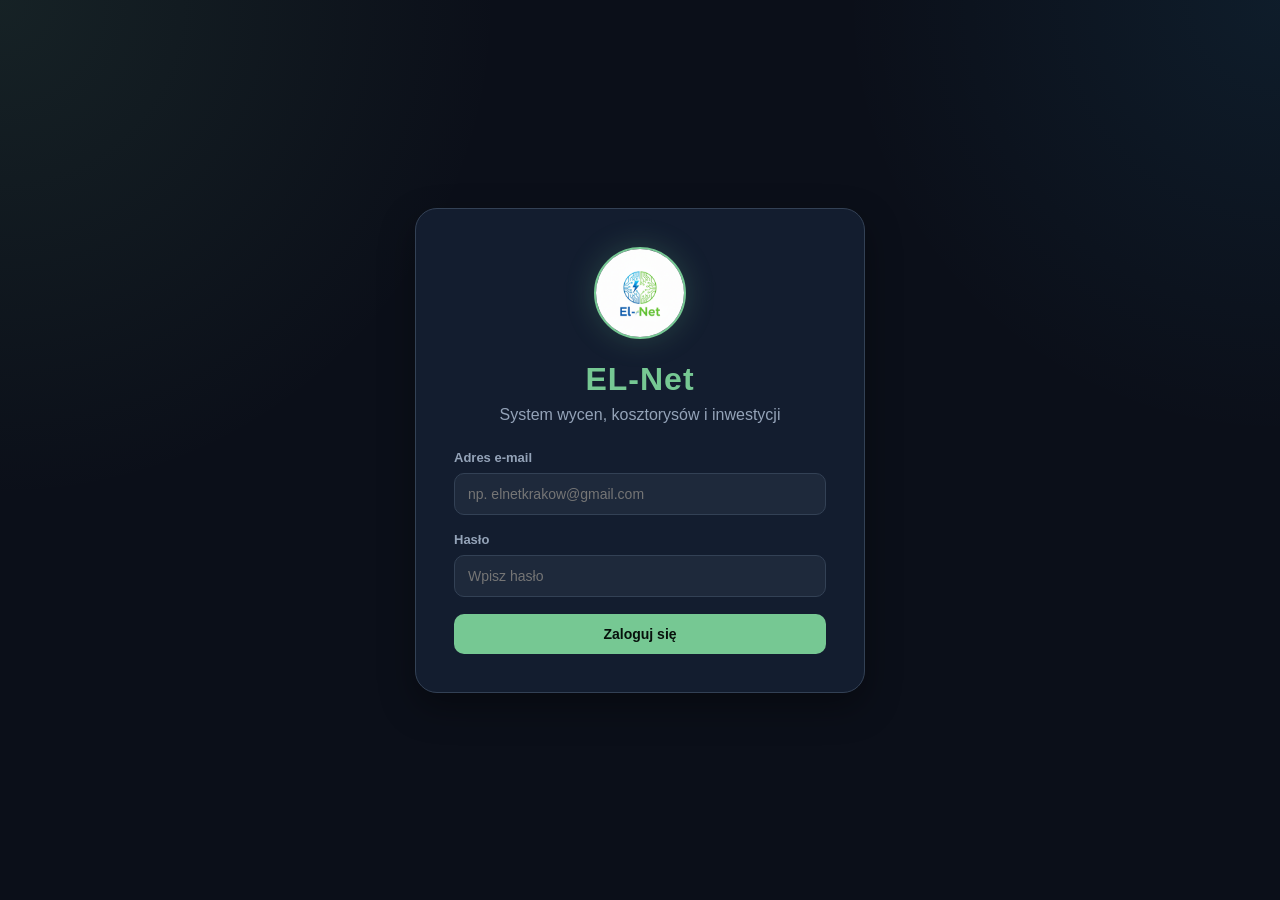
==== index.html @ 25c6c5ba "Add files via upload" ====
<!DOCTYPE html>
<html lang="pl">
<head>
    <meta charset="UTF-8">
    <meta name="viewport" content="width=device-width, initial-scale=1.0">
    <title>EL-Net - Panel</title>
    <link rel="stylesheet" href="styles.css?v=20260610-27">
</head>

<body>
    <!-- EKRAN LOGOWANIA -->
    <main id="login-screen" class="login-screen">
        <section class="login-card">
            <img src="logo.png" alt="EL-Net Logo" class="login-logo">

            <h1>EL-Net</h1>
            <p>System wycen, kosztorysów i inwestycji</p>

            <div class="form-group">
                <label for="login-email">Adres e-mail</label>
                <input type="email" id="login-email" placeholder="np. elnetkrakow@gmail.com">
            </div>

            <div class="form-group">
                <label for="login-password">Hasło</label>
                <input type="password" id="login-password" placeholder="Wpisz hasło">
            </div>

            <button id="btn-login" class="btn btn-main">Zaloguj się</button>

            <p id="login-error" class="error-message">
                Błędny e-mail lub hasło.
            </p>
        </section>
    </main>

    <!-- APLIKACJA PO ZALOGOWANIU -->
    <div id="app-screen" class="app-screen hidden">
        <header class="topbar">
            <div class="brand">
                <img src="logo.png" alt="EL-Net Logo" class="brand-logo">
                <div>
                    <strong>EL-Net</strong>
                    <span>Panel firmowy</span>
                    <span id="app-version" class="app-version"></span>
                </div>
            </div>

            <nav class="main-nav">
                <button class="nav-link active" data-section="pulpit">Pulpit</button>
                <button class="nav-link" data-section="wycena">Wycena</button>
                <button class="nav-link" data-section="kosztorysy">Kosztorysy</button>
                <button class="nav-link" data-section="uslugi">Usługi</button>
                <button class="nav-link" data-section="inwestycje">Inwestycje</button>
                <button class="nav-link" data-section="terminarz">Terminarz</button>
                <button id="nav-administrator" class="nav-link hidden" data-section="administrator">Administrator</button>
            </nav>

            <div class="user-box">
                <span id="user-info">Niezalogowany</span>
                <button id="btn-logout" class="btn btn-danger">Wyloguj</button>
            </div>
        </header>

        <main class="container">
            <!-- PULPIT -->
            <section id="section-pulpit" class="app-section active-section">
                <div class="hero-card">
                    <span class="badge">PULPIT</span>
                    <h1>Witaj w systemie EL-Net</h1>
                    <p>Centrum zarządzania wycenami, kosztorysami, usługami i inwestycjami.</p>
                </div>

                <div class="stats-grid">
                    <div class="stat-card">
                        <span>Inwestycje aktywne</span>
                        <strong id="stat-inwestycje">0</strong>
                    </div>

                    <div class="stat-card">
                        <span>Suma zaliczek</span>
                        <strong id="stat-zaliczek">0.00 PLN</strong>
                    </div>

                    <div class="stat-card">
                        <span>Suma kosztów</span>
                        <strong id="stat-kosztow">0.00 PLN</strong>
                    </div>

                    <div class="stat-card">
                        <span>Zaplanowane terminy</span>
                        <strong id="stat-terminy">0</strong>
                    </div>
                </div>

                <div class="cards-grid">
                    <div class="card">
                        <h2>🧾 Szybka wycena</h2>
                        <p>Dodaj prace, ilości, ceny i oblicz wartość netto, VAT oraz brutto.</p>
                        <button class="btn btn-main" data-go="wycena">Przejdź do wyceny</button>
                    </div>

                    <div class="card">
                        <h2>📁 Kosztorysy</h2>
                        <p>Przegląd zapisanych kosztorysów i późniejsza edycja ofert.</p>
                        <button class="btn btn-secondary" data-go="kosztorysy">Zobacz kosztorysy</button>
                    </div>

                    <div class="card">
                        <h2>🏗️ Inwestycje</h2>
                        <p>Kontrola zaliczek, kosztów i rozliczeń dla konkretnych inwestycji.</p>
                        <button class="btn btn-secondary" data-go="inwestycje">Otwórz inwestycje</button>
                    </div>
                </div>

                <div class="layout-two pulpit-cards">
                    <div class="card">
                        <h2>Ostatnie kosztorysy</h2>
                        <div id="ostatnie-kosztorysy">
                            <p>Brak danych.</p>
                        </div>
                    </div>

                    <div class="card">
                        <h2>Ostatnie inwestycje</h2>
                        <div id="ostatnie-inwestycje">
                            <p>Brak danych.</p>
                        </div>
                    </div>

                    <div class="card">
                        <h2>📅 Kalendarz</h2>
                        <div id="pulpit-calendar-widget">
                            <p>Ładowanie kalendarza...</p>
                        </div>
                    </div>
                </div>
            </section>

            <!-- WYCENA -->
            <section id="section-wycena" class="app-section">
                <div class="hero-card">
                    <span class="badge">KALKULATOR</span>
                    <h1>Wycena prac</h1>
                    <p>Dodaj wykonane prace, ustaw ilość, cenę, rabat lub marżę.</p>
                </div>


                <div class="card quick-estimate-card">
                    <div class="card-header quick-estimate-header">
                        <div>
                            <h2>Szybka wycena</h2>
                            <p class="quick-estimate-subtitle">Opisz zlecenie, a program przygotuje szacunkowe pozycje do tabeli Wycena.</p>
                        </div>
                        <span class="quick-estimate-pill">Inteligentna wycena</span>
                    </div>

                    <div class="form-group">
                        <label for="szybka-wycena-opis">Opisz zlecenie</label>
                        <textarea id="szybka-wycena-opis" rows="4" placeholder="Np. mieszkanie 60 m², instalacja od zera, 55 punktów, rozdzielnica, internet w 4 pokojach, domofon, pomiary."></textarea>
                    </div>

                    <div class="quick-estimate-actions">
                        <button id="btn-szybka-wycena-mow" class="btn btn-secondary" type="button">🎙 Dopowiedz</button>
                        <button id="btn-szybka-wycena-generuj" class="btn btn-main" type="button">Generuj</button>
                        <button id="btn-szybka-wycena-dodaj" class="btn btn-secondary" type="button">Dodaj do wyceny</button>
                        <button id="btn-szybka-wycena-wyczysc" class="btn btn-danger" type="button">Wyczyść</button>
                    </div>

                    <div id="szybka-wycena-info" class="quick-estimate-info">
                        Tryb remontowy: program dolicza logiczne prace pomocnicze. Sprawdź ilości i ceny przed zapisaniem kosztorysu.
                    </div>

                    <div id="szybka-wycena-wynik" class="quick-estimate-result hidden"></div>
                </div>

                <div class="layout-two">
                        <div class="card" id="card-wycena-form">
                        <h2>Dodaj pozycję</h2>

                        <div class="form-group">
                            <label for="wycena-usluga-search">Rodzaj usługi</label>
                            <div style="position: relative;">
                                <input type="text" id="wycena-usluga-search" placeholder="Zacznij pisać nazwę usługi...">
                                <div id="wycena-usluga-suggestions" class="autocomplete-box"></div>
                            </div>
                            <select id="wycena-usluga" style="display: none;">
                                <option value="">Brak usług w bazie</option>
                            </select>
                        </div>

                        <div class="form-row">
                            <div class="form-group">
                                <label for="wycena-jednostka">Jednostka</label>
                                <select id="wycena-jednostka">
                                    <option value="szt.">szt.</option>
                                    <option value="m">m</option>
                                    <option value="m²">m²</option>
                                    <option value="roboczogodzina">roboczogodzina</option>
                                    <option value="usługa">usługa</option>
                                </select>
                            </div>

                            <div class="form-group">
                                <label for="wycena-ilosc">Ilość</label>
                                <input type="number" id="wycena-ilosc" min="0" step="0.01" placeholder="np. 10">
                            </div>
                        </div>

                        <div class="form-group">
                            <label for="wycena-cena">Cena netto PLN</label>
                            <input type="number" id="wycena-cena" min="0" step="0.01" placeholder="0.00">
                        </div>

                        <div class="form-group">
                            <label for="wycena-vat">Stawka VAT</label>
                            <select id="wycena-vat">
                                <option value="23" selected>23 — VAT 23%</option>
                                <option value="8">8 — VAT 8%</option>
                                <option value="0">0 — VAT 0%</option>
                            </select>
                        </div>

                        <button id="btn-dodaj-pozycje-recznie" class="btn btn-main">Dodaj do wyceny</button>

                    <!-- KARTA: DODAJ USŁUGĘ DO CENNIKA -->
                    <div class="card" id="card-dodaj-usluge-wycena">
                        <h2>Dodaj usługę do cennika</h2>

                        <div class="form-group">
                            <label for="wycena-nowa-usluga-nazwa">Nazwa usługi</label>
                            <input type="text" id="wycena-nowa-usluga-nazwa" placeholder="np. Montaż listwy przypodłogowej">
                        </div>

                        <div class="form-row">
                            <div class="form-group">
                                <label for="wycena-nowa-usluga-jednostka">Jednostka</label>
                                <select id="wycena-nowa-usluga-jednostka">
                                    <option value="szt.">szt.</option>
                                    <option value="m">m</option>
                                    <option value="mb">mb</option>
                                    <option value="m²">m²</option>
                                    <option value="kpl.">kpl.</option>
                                    <option value="usługa">usługa</option>
                                    <option value="godz.">godz.</option>
                                </select>
                            </div>

                            <div class="form-group">
                                <label for="wycena-nowa-usluga-cena">Cena netto PLN</label>
                                <input type="number" id="wycena-nowa-usluga-cena" min="0" step="0.01" placeholder="0.00">
                            </div>
                        </div>

                        <button id="btn-zapisz-usluge-z-wyceny" class="btn btn-main">Zapisz usługę</button>
                    </div>

                    <!-- PANEL EDYCJI POZYCJI -->
                    <div class="card" id="panel-edycji-pozycji">
                        <h2>Edycja pozycji</h2>

                        <div class="form-group">
                            <label for="edycja-nazwa">Nazwa usługi</label>
                            <input type="text" id="edycja-nazwa" placeholder="np. Montaż rozdzielnicy">
                        </div>

                        <div class="form-row">
                            <div class="form-group">
                                <label for="edycja-jednostka">Jednostka</label>
                                <select id="edycja-jednostka">
                                    <option value="szt.">szt.</option>
                                    <option value="m">m</option>
                                    <option value="m²">m²</option>
                                    <option value="roboczogodzina">roboczogodzina</option>
                                    <option value="usługa">usługa</option>
                                </select>
                            </div>

                            <div class="form-group">
                                <label for="edycja-ilosc">Ilość</label>
                                <input type="number" id="edycja-ilosc" min="0" step="0.01" placeholder="np. 10">
                            </div>
                        </div>

                        <div class="form-group">
                            <label for="edycja-cena">Cena netto PLN</label>
                            <input type="number" id="edycja-cena" min="0" step="0.01" placeholder="0.00">
                        </div>

                        <div class="form-group">
                            <label for="edycja-vat">Stawka VAT</label>
                            <select id="edycja-vat">
                                <option value="23" selected>23 — VAT 23%</option>
                                <option value="8">8 — VAT 8%</option>
                                <option value="0">0 — VAT 0%</option>
                            </select>
                        </div>

                        <div class="form-group">
                            <label for="edycja-uwagi">Uwagi</label>
                            <input type="text" id="edycja-uwagi" placeholder="opcjonalne">
                        </div>

                        <div class="btn-row">
                            <button id="btn-zapisz-edycje" class="btn btn-main">Zapisz</button>
                            <button id="btn-anuluj-edycje" class="btn btn-secondary">Anuluj</button>
                        </div>
                    </div>
                        </div>

                    <div class="card">
                        <div class="card-header">
                            <h2>Zestawienie prac</h2>
                            <button id="btn-wyczysc-wycene" class="btn btn-danger small-btn">Wyczyść</button>
                        </div>

                        <div class="table-wrapper">
                            <table>
                                <thead>
                                    <tr>
                                        <th>Nazwa</th>
                                        <th>Jedn.</th>
                                        <th>Ilość</th>
                                        <th>Cena netto</th>
                                        <th>Wartość netto</th>
                                        <th>VAT</th>
                                        <th>Brutto</th>
                                        <th>Akcja</th>
                                    </tr>
                                </thead>
                                <tbody id="tabela-wyceny">
                                    <tr>
                                        <td colspan="8" class="empty-row">Brak pozycji w wycenie.</td>
                                    </tr>
                                </tbody>
                            </table>
                        </div>

                        <div class="summary-panel">
                            <div class="form-group correction-box">
                                <label for="wycena-korekta">Korekta ceny % / marża dodatnia / rabat ujemny</label>
                                <input type="number" id="wycena-korekta" value="0" step="0.01">
                            </div>

                            <div class="form-group" style="max-width:160px; margin-left:12px;">
                                <label for="wycena-vat-global">VAT dla całej wyceny</label>
                                <select id="wycena-vat-global">
                                    <option value="23" selected>23%</option>
                                    <option value="8">8%</option>
                                    <option value="0">0%</option>
                                </select>
                            </div>

                            <div class="summary-boxes">
                                <div class="summary-box">
                                    <span>Netto</span>
                                    <strong id="suma-netto">0.00 PLN</strong>
                                </div>

                                <div class="summary-box">
                                    <span>VAT</span>
                                    <strong id="suma-vat">0.00 PLN</strong>
                                </div>

                                <div class="summary-box total">
                                    <span>Brutto</span>
                                    <strong id="suma-brutto">0.00 PLN</strong>
                                </div>
                            </div>
                        </div>

                        <hr>

                        <div id="card-kosztorys-save">
                            <div id="wycena-edit-panel" class="edit-panel hidden">
                                <p>Edytujesz kosztorys: <strong id="wycena-edytowany-nazwa"></strong></p>
                                <button id="btn-anuluj-edycje-kosztorysu" class="btn btn-danger small-btn">Anuluj edycję</button>
                            </div>
                            <h2>Zapisz kosztorys</h2>
                            <div class="save-row">
                                <input type="text" id="kosztorys-nazwa" placeholder="np. Jan Kowalski - domek pod lasem">
                                <button id="btn-zapisz-kosztorys" class="btn btn-main">Zapisz</button>
                            </div>
                        </div>
                    </div>
                </div>
            </section>

            <!-- KOSZTORYSY -->
            <section id="section-kosztorysy" class="app-section">
                <div class="hero-card">
                    <span class="badge">ARCHIWUM</span>
                    <h1>Kosztorysy</h1>
                    <p>Lista zapisanych wycen i ofert.</p>
                </div>

                <div class="card">
                    <div class="toolbar">
                        <input type="text" id="szukaj-kosztorys" placeholder="Szukaj kosztorysu...">
                        <select id="sortuj-kosztorys">
                            <option value="najnowsze">Najnowsze</option>
                            <option value="nazwa-az">Nazwa A-Z</option>
                            <option value="brutto-malejaco">Brutto od najwyższej</option>
                            <option value="brutto-rosnaco">Brutto od najniższej</option>
                        </select>
                    </div>

                    <div class="table-wrapper">
                        <table>
                            <thead>
                                <tr>
                                    <th>Data</th>
                                    <th>Nazwa</th>
                                    <th>Netto</th>
                                    <th>Brutto</th>
                                    <th>Status</th>
                                    <th>Akcje</th>
                                </tr>
                            </thead>
                            <tbody id="tabela-kosztorysow">
                                <tr>
                                    <td colspan="6" class="empty-row">Brak zapisanych kosztorysów.</td>
                                </tr>
                            </tbody>
                        </table>
                    </div>
                </div>
            </section>

            <!-- USŁUGI -->
            <section id="section-uslugi" class="app-section">
                <div class="hero-card">
                    <span class="badge">CENNIK</span>
                    <h1>Baza usług</h1>
                    <p>Dodawaj i edytuj stawki używane później w kalkulatorze wycen.</p>
                </div>

                <div class="layout-two uslugi-layout">
<div class="card" id="card-uslugi-form">
                        <h2 id="uslugi-form-title">Dodaj usługę</h2>

                        <div class="form-group">
                            <label for="usluga-nazwa">Nazwa usługi</label>
                            <input type="text" id="usluga-nazwa" placeholder="np. Montaż rozdzielnicy">
                        </div>

                        <div class="form-row">
                            <div class="form-group">
                                <label for="usluga-jednostka">Jednostka</label>
                                <select id="usluga-jednostka">
                                    <option value="szt.">szt.</option>
                                    <option value="m">m</option>
                                    <option value="m²">m²</option>
                                    <option value="roboczogodzina">roboczogodzina</option>
                                    <option value="usługa">usługa</option>
                                </select>
                            </div>

                            <div class="form-group">
                                <label for="usluga-cena">Cena netto</label>
                                <input type="number" id="usluga-cena" min="0" step="0.01" placeholder="0.00">
                            </div>
                        </div>

                        <button id="btn-zapisz-usluge" class="btn btn-main">Zapisz usługę</button>
                        <button id="btn-anuluj-usluge" class="btn btn-danger hidden">Anuluj edycję</button>
                    </div>

                    <div class="card">
                        <div class="toolbar">
                            <input type="text" id="szukaj-uslugi" placeholder="Szukaj usługi...">
                            <select id="sortuj-uslugi">
                                <option value="nazwa-az">Nazwa A-Z</option>
                                <option value="nazwa-za">Nazwa Z-A</option>
                                <option value="cena-rosnaco">Cena od najniższej</option>
                                <option value="cena-malejaco">Cena od najwyższej</option>
                            </select>
                        </div>

                        <div class="table-wrapper">
                            <table>
                                <thead>
                                    <tr>
                                        <th>Nazwa</th>
                                        <th>Jedn.</th>
                                        <th>Cena netto</th>
                                        <th>Akcje</th>
                                    </tr>
                                </thead>
                                <tbody id="tabela-uslug">
                                    <tr>
                                        <td colspan="4" class="empty-row">Brak usług w bazie.</td>
                                    </tr>
                                </tbody>
                            </table>
                        </div>
                    </div>
                </div>
            </section>

            <!-- INWESTYCJE -->
<section id="section-inwestycje" class="app-section">
    <div class="hero-card">
        <span class="badge">INWESTYCJE</span>
        <h1>Inwestycje, zaliczki i koszty</h1>
        <p>Kontroluj pobrane zaliczki, koszty i rozliczenie każdej inwestycji.</p>
    </div>

    <div class="layout-two">
        <div class="card" id="card-inwestycje-form">
            <h2>Dodaj inwestycję</h2>

            <div class="form-group">
                <label for="inwestycja-nazwa">Nazwa inwestycji</label>
                <input type="text" id="inwestycja-nazwa" placeholder="np. Dom jednorodzinny - Kraków">
            </div>

            <div class="form-group">
                <label for="inwestycja-klient">Klient</label>
                <input type="text" id="inwestycja-klient" placeholder="Imię, nazwisko lub firma">
            </div>

            <div class="form-group">
                <label for="inwestycja-adres">Adres</label>
                <input type="text" id="inwestycja-adres" placeholder="Adres inwestycji">
            </div>

            <div class="form-group">
                <label for="inwestycja-status">Status</label>
                <select id="inwestycja-status">
                    <option value="aktywna">Aktywna</option>
                    <option value="zakończona">Zakończona</option>
                    <option value="wstrzymana">Wstrzymana</option>
                </select>
            </div>

            <button id="btn-dodaj-inwestycje" class="btn btn-main">Dodaj inwestycję</button>
            <button id="btn-anuluj-inwestycje" class="btn btn-secondary small-btn hidden">Anuluj edycję</button>
        </div>

        <div class="card">
            <h2>Lista inwestycji</h2>

            <div class="toolbar">
                <input type="text" id="inwestycje-search" placeholder="Szukaj inwestycji...">
                <select id="inwestycje-sort">
                    <option value="newest">Najnowsze</option>
                    <option value="oldest">Najstarsze</option>
                    <option value="name-az">Nazwa A-Z</option>
                    <option value="name-za">Nazwa Z-A</option>
                    <option value="client-az">Klient A-Z</option>
                    <option value="balance-desc">Różnica od najwyższej</option>
                    <option value="balance-asc">Różnica od najniższej</option>
                </select>
            </div>

            <div class="table-wrapper">
                <table>
                    <thead>
                        <tr>
                            <th>Nazwa</th>
                            <th>Klient</th>
                            <th>Zaliczki</th>
                            <th>Koszty</th>
                            <th>Różnica</th>
                            <th>Akcja</th>
                        </tr>
                    </thead>
                    <tbody id="tabela-inwestycji">
                        <tr>
                            <td colspan="6" class="empty-row">Brak inwestycji w bazie.</td>
                        </tr>
                    </tbody>
                </table>
            </div>
        </div>
    </div>

    <div id="panel-inwestycji" class="card hidden">
        <div class="card-header">
            <h2 id="wybrana-inwestycja-title">Wybrana inwestycja</h2>
            <div class="button-row">
                <button id="btn-drukuj-inwestycje" class="btn btn-secondary small-btn">Drukuj rozliczenie</button>
                <button id="btn-zamknij-inwestycje" class="btn btn-danger small-btn">Zamknij</button>
            </div>
        </div>

        <div class="investment-summary-grid">
            <div class="summary-box">
                <span>Suma zaliczek</span>
                <strong id="inwestycja-suma-zaliczki">0.00 PLN</strong>
            </div>

            <div class="summary-box">
                <span>Suma kosztów</span>
                <strong id="inwestycja-suma-koszty">0.00 PLN</strong>
            </div>

            <div class="summary-box total">
                <span>Różnica</span>
                <strong id="inwestycja-roznica">0.00 PLN</strong>
            </div>
            <div class="summary-box">
                <span>Prace dodatkowe</span>
                <strong id="inwestycja-prace-dodatkowe-suma">0.00 PLN</strong>
            </div>
        </div>

        <div id="powiazane-kosztorysy" class="card inner-card"></div>

        <div class="layout-two">
<div class="card inner-card" id="card-zaliczka-form">
                <h2>Dodaj zaliczkę</h2>

                <div class="form-group">
                    <label for="zaliczka-data">Data</label>
                    <input type="date" id="zaliczka-data">
                </div>

                <div class="form-group">
                    <label for="zaliczka-kwota">Kwota</label>
                    <input type="number" id="zaliczka-kwota" step="0.01" min="0" placeholder="0.00">
                </div>

                <div class="form-group">
                    <label for="zaliczka-platnosc">Sposób płatności</label>
                    <select id="zaliczka-platnosc">
                        <option value="gotówka">Gotówka</option>
                        <option value="przelew">Przelew</option>
                        <option value="blik">BLIK</option>
                        <option value="inne">Inne</option>
                    </select>
                </div>

                <div class="form-group">
                    <label for="zaliczka-opis">Opis</label>
                    <input type="text" id="zaliczka-opis" placeholder="np. pierwsza zaliczka">
                </div>

                <button id="btn-dodaj-zaliczke" class="btn btn-main">Dodaj zaliczkę</button>
            </div>

<div class="card inner-card" id="card-koszt-form">
                <h2>Dodaj koszt</h2>

                <div class="form-group">
                    <label for="koszt-data">Data</label>
                    <input type="date" id="koszt-data">
                </div>

                <div class="form-group">
                    <label for="koszt-kwota">Kwota</label>
                    <input type="number" id="koszt-kwota" step="0.01" min="0" placeholder="0.00">
                </div>

                <div class="form-group">
                    <label for="koszt-kategoria">Kategoria</label>
                    <select id="koszt-kategoria">
                        <option value="materiały">Materiały</option>
                        <option value="robocizna">Robocizna</option>
                        <option value="podwykonawca">Podwykonawca</option>
                        <option value="transport">Transport</option>
                        <option value="inne">Inne</option>
                    </select>
                </div>

                <div class="form-group">
                    <label for="koszt-opis">Opis</label>
                    <input type="text" id="koszt-opis" placeholder="np. przewody, rozdzielnica, osprzęt">
                </div>

                <button id="btn-dodaj-koszt" class="btn btn-main">Dodaj koszt</button>
            </div>
        </div>

        <div class="full-row">
            <div class="card inner-card" id="card-prace-dodatkowe-form">
                <h2>Prace dodatkowe — dodaj</h2>

                <div class="form-group">
                    <label for="praca-usluga">Wybierz usługę (opcjonalnie)</label>
                    <select id="praca-usluga">
                        <option value="">— Brak wyboru (wpisz ręcznie) —</option>
                    </select>
                </div>

                <div class="form-group">
                    <label for="praca-nazwa">Nazwa pracy</label>
                    <input type="text" id="praca-nazwa" placeholder="np. dodatkowa instalacja" />
                </div>

                <div class="form-group">
                    <label for="praca-opis">Opis / uwagi</label>
                    <input type="text" id="praca-opis" placeholder="opcjonalne" />
                </div>

                <div class="form-group">
                    <label for="praca-ilosc">Ilość</label>
                    <input type="number" id="praca-ilosc" step="1" min="1" value="1" />
                </div>

                <div class="form-group">
                    <label for="praca-cena-netto">Cena netto</label>
                    <input type="number" id="praca-cena-netto" step="0.01" min="0" placeholder="0.00" />
                </div>

                <div class="form-group">
                    <label for="praca-vat">VAT</label>
                    <select id="praca-vat">
                        <option value="0">0%</option>
                        <option value="8">8%</option>
                        <option value="23" selected>23%</option>
                    </select>
                </div>

                <button id="btn-dodaj-praca-dodatkowa" class="btn btn-main">Dodaj pracę dodatkową</button>
            </div>
        </div>

        <div class="full-row">
            <div class="card inner-card">
                <h2>Zaliczki</h2>

                <div class="table-wrapper">
                    <table>
                        <thead>
                            <tr>
                                <th>Data</th>
                                <th>Kwota</th>
                                <th>Płatność</th>
                                <th>Opis</th>
                            </tr>
                        </thead>
                        <tbody id="tabela-zaliczek">
                            <tr>
                                <td colspan="4" class="empty-row">Brak zaliczek.</td>
                            </tr>
                        </tbody>
                    </table>
                </div>
            </div>

            <div class="card inner-card">
                <h2>Koszty</h2>

                <div class="table-wrapper">
                    <table>
                        <thead>
                            <tr>
                                <th>Data</th>
                                <th>Kwota</th>
                                <th>Kategoria</th>
                                <th>Opis</th>
                            </tr>
                        </thead>
                        <tbody id="tabela-kosztow">
                            <tr>
                                <td colspan="4" class="empty-row">Brak kosztów.</td>
                            </tr>
                        </tbody>
                    </table>
                </div>
            </div>
        </div>

        <div class="full-row">
            <div class="card inner-card">
                <h2>Prace dodatkowe</h2>

                <div class="table-wrapper">
                    <table>
                        <thead>
                            <tr>
                                <th>Nazwa</th>
                                <th>Ilość</th>
                                <th>Cena netto</th>
                                <th>VAT</th>
                                <th>Netto</th>
                                <th>Brutto</th>
                                <th>Opis</th>
                                <th>Akcje</th>
                            </tr>
                        </thead>
                        <tbody id="tabela-prace-dodatkowe">
                            <tr>
                                <td colspan="8" class="empty-row">Brak prac dodatkowych.</td>
                            </tr>
                        </tbody>
                    </table>
                </div>
            </div>
        </div>
    </div>
</section>

            <section id="section-terminarz" class="app-section">
                <div class="hero-card">
                    <span class="badge">TERMINARZ</span>
                    <h1>Planowanie prac</h1>
                    <p>Dodaj, przeglądaj i sortuj zaplanowane prace w terminarzu.</p>
                </div>

                <div class="layout-two">
                    <div class="card" id="card-terminarz-form">
                        <h2>Nowa praca</h2>

                        <div class="form-group">
                            <label for="terminarz-data-start">Data rozpoczęcia</label>
                            <input type="date" id="terminarz-data-start">
                        </div>

                        <div class="form-group">
                            <label for="terminarz-data-koniec">Data zakończenia</label>
                            <input type="date" id="terminarz-data-koniec">
                        </div>

                        <div class="form-group">
                            <label for="terminarz-klient">Klient / nazwisko</label>
                            <input type="text" id="terminarz-klient" placeholder="np. Jan Kowalski">
                        </div>

                        <div class="form-group">
                            <label for="terminarz-adres">Adres</label>
                            <input type="text" id="terminarz-adres" placeholder="np. ul. Piękna 1, Kraków">
                        </div>

                        <div class="form-group">
                            <label for="terminarz-telefon">Telefon</label>
                            <input type="text" id="terminarz-telefon" placeholder="np. 600 000 000">
                        </div>

                        <div class="form-group">
                            <label for="terminarz-opis">Opis prac</label>
                            <textarea id="terminarz-opis" placeholder="Krótki opis prac"></textarea>
                        </div>

                        <div class="form-group">
                            <label for="terminarz-status">Status</label>
                            <select id="terminarz-status">
                                <option value="zaplanowane">zaplanowane</option>
                                <option value="w trakcie">w trakcie</option>
                                <option value="zakończone">zakończone</option>
                                <option value="przesunięte">przesunięte</option>
                                <option value="rezerwacja">rezerwacja</option>
                                <option value="odwołane">odwołane</option>
                            </select>
                        </div>

                        <button id="btn-dodaj-termin" class="btn btn-main">Dodaj termin</button>
                        <button id="btn-anuluj-termin" class="btn btn-secondary small-btn hidden">Anuluj edycję</button>
                    </div>

                    <div class="card calendar-card">
                        <div class="calendar-header">
                            <button id="calendar-prev" class="btn btn-secondary small-btn">Poprzedni</button>
                            <div id="calendar-title" class="calendar-title"></div>
                            <button id="calendar-next" class="btn btn-secondary small-btn">Następny</button>
                        </div>
                        <div class="calendar-legend">
                            <span><span class="calendar-chip free"></span> Wolne</span>
                            <span><span class="calendar-chip busy"></span> Zajęte</span>
                            <span><span class="calendar-chip reserved"></span> Rezerwacja</span>
                            <span><span class="calendar-chip multiple"></span> Kilka terminów</span>
                        </div>
                        <div id="terminarz-calendar" class="calendar-grid"></div>
                    </div>

                    <div class="card">
                        <h2>Lista terminów</h2>

                        <div class="terminarz-toolbar">
                            <input id="terminarz-search" type="text" placeholder="Szukaj po kliencie, adresie, opisie...">
                            <input id="terminarz-date-filter" type="date">
                            <select id="terminarz-sort">
                                <option value="start-asc">Najbliższe rozpoczęcie</option>
                                <option value="start-desc">Najpóźniejsze rozpoczęcie</option>
                                <option value="end-asc">Najbliższe zakończenie</option>
                                <option value="client-az">Klient A-Z</option>
                                <option value="status">Status</option>
                            </select>
                        </div>

                        <div class="table-wrapper terminarz-scroll">
                            <table>
                                <thead>
                                    <tr>
                                        <th>Data od–do</th>
                                        <th>Klient</th>
                                        <th>Adres</th>
                                        <th>Telefon</th>
                                        <th>Status</th>
                                        <th>Opis</th>
                                        <th>Dni</th>
                                        <th>Akcje</th>
                                    </tr>
                                </thead>
                                <tbody id="tabela-terminarz">
                                    <tr>
                                        <td colspan="8" class="empty-row">Brak terminów w terminarzu.</td>
                                    </tr>
                                </tbody>
                            </table>
                        </div>
                    </div>
                </div>
            </section>

            <section id="section-administrator" class="app-section">
                <div class="hero-card">
                    <span class="badge">ADMINISTRATOR</span>
                    <h1>Panel administratora</h1>
                    <p>Informacje o aplikacji i szybkie działania administracyjne.</p>
                </div>

                <div class="admin-tabs">
                    <button type="button" class="admin-tab-btn active" data-admin-tab="podsumowanie">Podsumowanie</button>
                    <button type="button" class="admin-tab-btn" data-admin-tab="ostrzezenia">Ostrzeżenia</button>
                    <button type="button" class="admin-tab-btn" data-admin-tab="logi">Logi</button>
                    <button type="button" class="admin-tab-btn" data-admin-tab="diagnostyka">Diagnostyka</button>
                    <button type="button" class="admin-tab-btn" data-admin-tab="magazyn">Magazyn</button>
                </div>

                <div id="admin-tab-podsumowanie" class="admin-tab-content active">
                    <div class="card">
                        <h2>Informacje o systemie</h2>

                        <div class="form-group">
                            <label>Wersja aplikacji</label>
                            <div id="admin-version">-</div>
                        </div>

                        <div class="form-group">
                            <label>E-mail użytkownika</label>
                            <div id="admin-email">-</div>
                        </div>

                        <div class="form-group">
                            <label>Rola użytkownika</label>
                            <div id="admin-role">-</div>
                        </div>

                        <div class="form-group">
                            <label>Liczba usług</label>
                            <div id="admin-uslugi-count">0</div>
                        </div>

                        <div class="form-group">
                            <label>Liczba kosztorysów</label>
                            <div id="admin-kosztorysy-count">0</div>
                        </div>

                        <div class="form-group">
                            <label>Liczba inwestycji</label>
                            <div id="admin-inwestycje-count">0</div>
                        </div>

                        <div class="button-row">
                            <button id="btn-admin-refresh" class="btn btn-secondary">Odśwież dane</button>
                            <button id="btn-admin-clear" class="btn btn-danger">Wyczyść pamięć i wyloguj</button>
                        </div>
                    </div>
                </div>

                <div id="admin-tab-ostrzezenia" class="admin-tab-content">
                    <div class="card">
                        <h2>Ostrzeżenia systemowe</h2>
                        <div id="admin-alerts-list">
                            <p class="empty-row">Ładowanie ostrzeżeń...</p>
                        </div>
                    </div>
                </div>

                <div id="admin-tab-logi" class="admin-tab-content">
                    <div class="card">
                        <h2>Logi systemowe</h2>
                        <div class="admin-logs-toolbar">
                            <input id="admin-log-search" type="text" placeholder="Szukaj w logach...">
                            <select id="admin-log-sort">
                                <option value="newest">Najnowsze</option>
                                <option value="oldest">Najstarsze</option>
                                <option value="module">Moduł A-Z</option>
                                <option value="user">Użytkownik A-Z</option>
                            </select>
                        </div>
                        <div id="admin-logs-list" class="admin-logs-scroll">
                            <p class="empty-row">Ładowanie logów...</p>
                        </div>
                    </div>
                </div>

                <div id="admin-tab-diagnostyka" class="admin-tab-content">
                    <div class="card">
                        <h2>Diagnostyka</h2>
                        <p>Diagnostyka systemu — do rozbudowy</p>
                        <div class="form-group">
                            <label>Wersja aplikacji</label>
                            <div id="admin-diagnostics-version">-</div>
                        </div>
                    </div>
                </div>

                <div id="admin-tab-magazyn" class="admin-tab-content">
                    <div class="card">
                        <h2>Magazyn sprzętu</h2>

                        <div class="form-row">
                            <div class="form-group">
                                <label for="magazyn-nazwa">Nazwa</label>
                                <input type="text" id="magazyn-nazwa" placeholder="np. Wiertarka XYZ">
                            </div>

                            <div class="form-group">
                                <label for="magazyn-data">Data zakupu</label>
                                <input type="date" id="magazyn-data">
                            </div>
                        </div>

                        <div class="form-row">
                            <div class="form-group">
                                <label for="magazyn-kwota">Kwota</label>
                                <input type="number" id="magazyn-kwota" step="0.01" min="0" placeholder="0.00">
                            </div>

                            <div class="form-group">
                                <label for="magazyn-gwarancja">Okres gwarancji (miesiące)</label>
                                <input type="number" id="magazyn-gwarancja" step="1" min="0" placeholder="np. 24">
                            </div>
                        </div>

                        <div class="form-group">
                            <label for="magazyn-uwagi">Uwagi</label>
                            <input type="text" id="magazyn-uwagi" placeholder="opcjonalne uwagi">
                        </div>

                        <div class="btn-row">
                            <button id="btn-zapisz-magazyn" class="btn btn-main">Zapisz sprzęt</button>
                            <button id="btn-refresh-magazyn" class="btn btn-secondary">Odśwież listę</button>
                        </div>

                        <div class="magazyn-toolbar" style="margin-top:16px;">
                            <input id="magazyn-search" type="text" placeholder="Szukaj sprzętu..." style="width:60%; padding:8px;">
                            <select id="magazyn-sort" style="width:36%; padding:8px; margin-left:4%;">
                                <option value="newest">Najnowsze dodane</option>
                                <option value="oldest">Najstarsze dodane</option>
                                <option value="name-az">Nazwa A-Z</option>
                                <option value="name-za">Nazwa Z-A</option>
                                <option value="price-desc">Kwota od najwyższej</option>
                                <option value="price-asc">Kwota od najniższej</option>
                                <option value="warranty-soon">Gwarancja kończy się najpierw</option>
                            </select>
                        </div>

                        <hr>

                        <div class="table-wrapper magazyn-scroll">
                            <table>
                                <thead>
                                    <tr>
                                        <th>Nazwa</th>
                                        <th>Data zakupu</th>
                                        <th>Kwota</th>
                                        <th>Gwarancja (mies.)</th>
                                        <th>Uwagi</th>
                                        <th>Akcja</th>
                                    </tr>
                                </thead>
                                <tbody id="tabela-magazyn">
                                    <tr>
                                        <td colspan="6" class="empty-row">Brak sprzętu w magazynie.</td>
                                    </tr>
                                </tbody>
                            </table>
                        </div>
                    </div>
                </div>
            </section>
        </main>
    </div>

    <div id="drukuj-kosztorys-modal" class="modal hidden">
        <div class="modal-backdrop"></div>
        <div class="modal-content">
            <h2>Wybierz kolumny do wydruku</h2>
            <div class="checkbox-grid">
                <label><input type="checkbox" id="drukuj-kolumna-jednostka" data-field="jednostka" checked> Jednostka</label>
                <label><input type="checkbox" id="drukuj-kolumna-ilosc" data-field="ilosc" checked> Ilość</label>
                <label><input type="checkbox" id="drukuj-kolumna-cenaNetto" data-field="cenaNetto" checked> Cena netto</label>
                <label><input type="checkbox" id="drukuj-kolumna-wartoscNetto" data-field="wartoscNetto" checked> Wartość netto</label>
                <label><input type="checkbox" id="drukuj-kolumna-vat" data-field="vat" checked> VAT</label>
                <label><input type="checkbox" id="drukuj-kolumna-brutto" data-field="brutto" checked> Brutto</label>
            </div>
            <div class="modal-actions">
                <button id="btn-zamknij-drukuj-kosztorys" class="btn btn-secondary small-btn">Anuluj</button>
                <button id="btn-podglad-drukuj-kosztorys" class="btn btn-main">Drukuj</button>
            </div>
        </div>
    </div>
    
    <div id="drukuj-inwestycje-modal" class="modal hidden">
        <div class="modal-backdrop"></div>
        <div class="modal-content">
            <h2>Wybierz elementy rozliczenia</h2>
            <div class="checkbox-grid two-columns">
                <label><input type="checkbox" id="drukuj-inw-dane" checked> Dane inwestycji</label>
                <label><input type="checkbox" id="drukuj-inw-kosztorys" checked> Kosztorys robocizny</label>
                <label><input type="checkbox" id="drukuj-inw-prace" checked> Prace dodatkowe</label>
                <label><input type="checkbox" id="drukuj-inw-zaliczki" checked> Zaliczki</label>
                <label><input type="checkbox" id="drukuj-inw-koszty" checked> Koszty materiałowe</label>
                <label><input type="checkbox" id="drukuj-inw-podsumowanie" checked> Podsumowanie końcowe</label>
                <label><input type="checkbox" id="drukuj-inw-uwagi" checked> Uwagi / opis</label>
            </div>
            <div class="modal-actions">
                <button id="btn-zamknij-drukuj-inwestycje" class="btn btn-secondary small-btn">Anuluj</button>
                <button id="btn-podglad-drukuj-inwestycje" class="btn btn-main">Drukuj</button>
            </div>
        </div>
    </div>
    <script src="script.js?v=20260610-27"></script>
</body>
</html>
---- styles.css ----
:root {
    --bg-main: #0b0f19;
    --bg-card: #141e30;
    --bg-card-light: #1e293b;
    --border: #26364f;
    --border-soft: #334155;

    --accent: #76c893;
    --accent-hover: #52b788;
    --accent-dark: #0f5132;

    --danger: #ef4444;
    --danger-hover: #dc2626;

    --success: #10b981;
    --warning: #f59e0b;
    --blue: #38bdf8;

    --text-main: #ffffff;
    --text-muted: #94a3b8;
    --text-soft: #cbd5e1;

    --radius: 16px;
    --shadow: 0 14px 35px rgba(0, 0, 0, 0.35);
}

* {
    box-sizing: border-box;
    margin: 0;
    padding: 0;
}

html {
    scroll-behavior: smooth;
}

body {
    min-height: 100vh;
    background:
        radial-gradient(circle at top left, rgba(118, 200, 147, 0.10), transparent 32%),
        radial-gradient(circle at top right, rgba(56, 189, 248, 0.08), transparent 28%),
        var(--bg-main);
    color: var(--text-main);
    font-family: "Segoe UI", Tahoma, Geneva, Verdana, sans-serif;
}

/* ========================= */
/* POMOCNICZE */
/* ========================= */

.hidden {
    display: none !important;
}

.error-message {
    display: none;
    margin-top: 16px;
    color: #fca5a5;
    font-size: 14px;
    font-weight: 600;
    text-align: center;
}

.badge {
    display: inline-block;
    margin-bottom: 14px;
    padding: 5px 13px;
    border-radius: 999px;
    background: rgba(118, 200, 147, 0.14);
    color: var(--accent);
    font-size: 11px;
    font-weight: 800;
    letter-spacing: 0.4px;
}

hr {
    border: none;
    border-top: 1px solid var(--border);
    margin: 24px 0;
}

/* ========================= */
/* LOGOWANIE */
/* ========================= */

.login-screen {
    min-height: 100vh;
    display: flex;
    align-items: center;
    justify-content: center;
    padding: 24px;
}

.login-card {
    width: 100%;
    max-width: 450px;
    background: rgba(20, 30, 48, 0.96);
    border: 1px solid var(--border-soft);
    border-radius: 22px;
    padding: 38px;
    box-shadow: var(--shadow);
    text-align: center;
}

.login-logo {
    width: 92px;
    height: 92px;
    object-fit: contain;
    border-radius: 50%;
    border: 2px solid var(--accent);
    box-shadow: 0 0 30px rgba(118, 200, 147, 0.22);
    margin-bottom: 18px;
}

.login-card h1 {
    color: var(--accent);
    font-size: 32px;
    margin-bottom: 8px;
    letter-spacing: 1px;
}

.login-card p {
    color: var(--text-muted);
    margin-bottom: 26px;
}

/* ========================= */
/* APLIKACJA */
/* ========================= */

.app-screen {
    min-height: 100vh;
}

.topbar {
    position: sticky;
    top: 0;
    z-index: 20;
    background: rgba(20, 30, 48, 0.96);
    border-bottom: 1px solid var(--border);
    backdrop-filter: blur(10px);

    display: grid;
    grid-template-columns: auto 1fr auto;
    align-items: center;
    gap: 24px;

    padding: 14px 28px;
}

.brand {
    display: flex;
    align-items: center;
    gap: 12px;
    min-width: 170px;
}

.brand-logo {
    width: 46px;
    height: 46px;
    object-fit: contain;
    border-radius: 50%;
    border: 1px solid var(--accent);
}

.brand strong {
    display: block;
    color: var(--accent);
    font-size: 23px;
    letter-spacing: 1px;
}

.brand span {
    display: block;
    color: var(--text-muted);
    font-size: 12px;
    margin-top: 2px;
}

.main-nav {
    display: flex;
    align-items: center;
    justify-content: center;
    gap: 8px;
    flex-wrap: wrap;
}

.nav-link {
    border: none;
    background: transparent;
    color: var(--text-muted);
    padding: 10px 15px;
    border-radius: 10px;
    cursor: pointer;
    font-weight: 700;
    transition: 0.2s;
}

.nav-link:hover,
.nav-link.active {
    background: var(--accent);
    color: #07110c;
}

.user-box {
    display: flex;
    align-items: center;
    justify-content: flex-end;
    gap: 12px;
}

#user-info {
    color: var(--text-muted);
    font-size: 13px;
    white-space: nowrap;
}

.container {
    width: 100%;
    max-width: 1480px;
    margin: 30px auto;
    padding: 0 22px 50px;
}

/* ========================= */
/* SEKCJE */
/* ========================= */

.app-section {
    display: none;
}

.app-section.active-section {
    display: block;
}

.hero-card,
.card,
.stat-card {
    background: rgba(20, 30, 48, 0.96);
    border: 1px solid var(--border);
    border-radius: var(--radius);
    box-shadow: var(--shadow);
}

.hero-card {
    padding: 34px;
    margin-bottom: 26px;
}

.hero-card h1 {
    font-size: 32px;
    margin-bottom: 10px;
}

.hero-card p,
.card p {
    color: var(--text-muted);
    line-height: 1.6;
    font-size: 14px;
}

.card {
    padding: 26px;
    margin-bottom: 24px;
}

.card h2 {
    font-size: 21px;
    margin-bottom: 18px;
    padding-left: 11px;
    border-left: 4px solid var(--accent);
}

.card-header {
    display: flex;
    align-items: center;
    justify-content: space-between;
    gap: 14px;
    margin-bottom: 16px;
}

.card-header h2 {
    margin-bottom: 0;
}

/* ========================= */
/* PULPIT */
/* ========================= */

.stats-grid {
    display: grid;
    grid-template-columns: repeat(4, minmax(170px, 1fr));
    gap: 18px;
    margin-bottom: 26px;
}

.stat-card {
    padding: 22px;
}

.stat-card span {
    display: block;
    color: var(--text-muted);
    font-size: 13px;
    margin-bottom: 10px;
}

.stat-card strong {
    display: block;
    font-size: 26px;
    color: var(--accent);
}

.cards-grid {
    display: grid;
    grid-template-columns: repeat(3, minmax(230px, 1fr));
    gap: 22px;
}

/* ========================= */
/* UKŁADY */
/* ========================= */

.layout-two {
    display: grid;
    grid-template-columns: repeat(3, minmax(230px, 1fr));
    gap: 22px;
    align-items: start;
}

#section-uslugi .uslugi-layout {
    display: grid;
    grid-template-columns: minmax(320px, 380px) minmax(0, 1fr);
    gap: 24px;
    align-items: start;
}

@media (max-width: 1700px) {
    #section-uslugi .uslugi-layout {
        grid-template-columns: 1fr;
    }

    #section-uslugi #card-uslugi-form {
        max-width: 520px;
    }

    #section-uslugi .card {
        width: 100%;
    }
}

@media (max-width: 1400px) {
    #section-uslugi .uslugi-layout {
        grid-template-columns: 1fr;
    }
}

/* Jeśli formularz jest ukryty, wymuś jednokolumnowy układ i pełną szerokość listy */
#section-uslugi .uslugi-layout:has(#card-uslugi-form[hidden]),
#section-uslugi .uslugi-layout:has(#card-uslugi-form.hidden),
#section-uslugi .uslugi-layout:has(#card-uslugi-form[style*="display: none"]) {
    grid-template-columns: 1fr;
}

#section-uslugi .uslugi-layout:has(#card-uslugi-form[hidden]) .card,
#section-uslugi .uslugi-layout:has(#card-uslugi-form.hidden) .card,
#section-uslugi .uslugi-layout:has(#card-uslugi-form[style*="display: none"]) .card {
    width: 100%;
    max-width: 100%;
}

#section-wycena .layout-two {
    grid-template-columns: minmax(320px, 420px) minmax(520px, 1fr);
    align-items: start;
}

#section-wycena .layout-two > .card:first-child {
    max-width: 420px;
}

/* Small inline action buttons in Wycena table */
.wycena-actions {
    display: flex;
    gap: 8px;
    align-items: center;
    justify-content: flex-end;
}

.tiny-btn {
    padding: 6px 8px;
    font-size: 13px;
    border-radius: 8px;
    min-width: 0;
}

#section-wycena .table-wrapper td:last-child .wycena-actions .btn {
    padding: 6px 8px;
    min-width: 0;
}

#section-wycena .table-wrapper {
    overflow-x: auto;
    overflow-y: auto;
    max-height: 520px;
}

#section-wycena .table-wrapper table {
    min-width: 940px;
    width: 100%;
}

#section-wycena .table-wrapper thead th,
#section-wycena .table-wrapper td {
    padding: 14px 16px;
    line-height: 1.45;
    white-space: nowrap;
}

#section-wycena .table-wrapper td {
    max-width: none;
    overflow: visible;
    text-overflow: clip;
}

#section-wycena .table-wrapper th:last-child,
#section-wycena .table-wrapper td:last-child {
    width: 130px;
    min-width: 130px;
    text-align: right;
}

#section-wycena .table-wrapper td:last-child .btn {
    min-width: 92px;
}

#section-wycena .table-wrapper td:first-child {
    min-width: 240px;
}

#section-wycena .summary-panel {
    display: grid;
    gap: 18px;
}

#section-wycena .summary-boxes {
    gap: 16px;
}

#section-wycena .summary-box {
    min-width: 180px;
    padding: 16px 18px;
}

#section-wycena .summary-box strong {
    font-size: 18px;
}

#section-wycena .summary-box.total strong {
    font-size: 20px;
}

#section-inwestycje .layout-two {
    grid-template-columns: minmax(320px, 420px) minmax(560px, 1fr);
    align-items: start;
}

#section-inwestycje .layout-two > .card:first-child {
    max-width: 420px;
}

#section-inwestycje .table-wrapper {
    max-height: 420px;
    overflow-y: auto;
    overflow-x: auto;
}

#section-inwestycje .table-wrapper table {
    width: 100%;
    table-layout: fixed;
}

#section-inwestycje .table-wrapper thead th,
#section-inwestycje .table-wrapper td {
    padding: 14px 16px;
    line-height: 1.45;
}

#section-inwestycje .table-wrapper td {
    white-space: normal;
    overflow-wrap: break-word;
    max-width: none;
    overflow: visible;
    text-overflow: clip;
}

#section-inwestycje .table-wrapper th:nth-child(1),
#section-inwestycje .table-wrapper td:nth-child(1) {
    width: 26%;
}

#section-inwestycje .table-wrapper th:nth-child(2),
#section-inwestycje .table-wrapper td:nth-child(2) {
    width: 18%;
}

#section-inwestycje .table-wrapper th:nth-child(3),
#section-inwestycje .table-wrapper td:nth-child(3),
#section-inwestycje .table-wrapper th:nth-child(4),
#section-inwestycje .table-wrapper td:nth-child(4),
#section-inwestycje .table-wrapper th:nth-child(5),
#section-inwestycje .table-wrapper td:nth-child(5) {
    width: 13%;
    white-space: nowrap;
}

#section-inwestycje .table-wrapper th:nth-child(6),
#section-inwestycje .table-wrapper td:nth-child(6) {
    width: 17%;
    min-width: 260px;
    white-space: nowrap;
    overflow: visible;
}

#section-inwestycje .table-wrapper td:first-child small {
    display: block;
    color: var(--text-muted);
    font-size: 12px;
    margin-top: 4px;
    line-height: 1.3;
}

#section-inwestycje .table-wrapper th:last-child,
#section-inwestycje .table-wrapper td:last-child {
    text-align: right;
}

#section-inwestycje .table-wrapper td:first-child {
    min-width: 180px;
}

/* Make specific investment panel sections full-width and tables more readable */
#section-inwestycje .full-row {
    display: block;
    margin-top: 18px;
}

#section-inwestycje .full-row .card.inner-card {
    width: 100%;
    max-width: none;
}

/* Allow horizontal scrolling inside each table card to avoid page layout shift */
#section-inwestycje .table-wrapper {
    overflow-x: auto;
    overflow-y: auto;
}

#section-inwestycje .table-wrapper table {
    width: 100%;
    table-layout: auto;
    min-width: 720px; /* ensures columns keep readable widths; table can scroll horizontally */
}

#section-inwestycje .table-wrapper thead th,
#section-inwestycje .table-wrapper td {
    padding: 12px 16px;
    white-space: nowrap; /* prevent ugly wrapping that makes tables tall; allow horizontal scroll */
}

#section-inwestycje .table-wrapper td {
    overflow: visible;
    text-overflow: clip;
}

#section-inwestycje .table-actions {
    display: flex;
    flex-wrap: nowrap;
    gap: 10px;
    align-items: center;
    justify-content: flex-end;
}

#section-inwestycje .table-actions::before,
#section-inwestycje .table-actions::after {
    display: none;
    content: none;
}

#section-inwestycje .investycje-actions {
    display: flex;
    flex-direction: row;
    gap: 8px;
    flex-wrap: nowrap;
    align-items: center;
    justify-content: flex-end;
    white-space: nowrap;
}

#section-inwestycje .table-actions .btn,
#section-inwestycje .investycje-actions .btn {
    outline: none;
    box-shadow: none;
}

#section-inwestycje .table-actions .btn:focus,
#section-inwestycje .investycje-actions .btn:focus {
    outline: none;
    box-shadow: none;
}

#section-inwestycje .table-actions .btn {
    min-width: 80px;
    white-space: nowrap;
    flex: 0 0 auto;
}

#section-inwestycje .table-wrapper td:last-child {
    overflow: visible;
    text-overflow: clip;
}

#section-inwestycje .table-wrapper tbody tr {
    border-bottom: 1px solid var(--border-soft);
}

#section-inwestycje .table-wrapper td,
#section-inwestycje .table-wrapper th {
    color: var(--text-soft);
}

#section-inwestycje .table-wrapper td:first-child {
    color: var(--text-main);
    font-weight: 500;
}

.table-actions {
    display: flex;
    justify-content: flex-end;
    flex-wrap: wrap;
    gap: 10px;
    align-items: center;
}

#section-uslugi td:last-child,
#section-uslugi th:last-child {
    width: 190px;
    min-width: 190px;
    white-space: nowrap;
    text-align: right;
}

#section-uslugi .table-actions,
#section-uslugi td:last-child .table-actions {
    display: flex;
    flex-direction: row;
    gap: 8px;
    align-items: center;
    justify-content: flex-end;
    flex-wrap: nowrap;
    white-space: nowrap;
}

#section-uslugi td:last-child button,
#section-uslugi .table-actions button {
    min-width: 72px;
    white-space: nowrap;
    flex: 0 0 auto;
}

#section-uslugi table td,
#section-uslugi table th {
    padding: 12px 14px;
    vertical-align: middle;
}

#section-uslugi .table-wrapper table {
    width: 100%;
    table-layout: fixed;
}

#section-uslugi .table-wrapper thead th {
    font-size: 13px;
}

#section-uslugi .table-wrapper td:first-child {
    color: var(--text-main);
    font-weight: 500;
}

/* ========================= */
/* TABELE — OSTATNIE DANE */
/* ========================= */

.table-wrapper {
    max-height: 380px;
    overflow-y: auto;
    border-radius: 10px;
    border: 1px solid var(--border-soft);
}

.table-wrapper table {
    width: 100%;
    border-collapse: collapse;
    font-size: 13px;
}

.table-wrapper thead {
    position: sticky;
    top: 0;
    background: rgba(30, 41, 59, 0.98);
    border-bottom: 2px solid var(--border);
}

.table-wrapper th {
    padding: 13px 15px;
    text-align: left;
    font-weight: 700;
    color: var(--accent);
    letter-spacing: 0.3px;
    white-space: nowrap;
}

.table-wrapper tbody tr {
    border-bottom: 1px solid var(--border-soft);
    transition: background-color 0.2s;
}

.table-wrapper tbody tr:hover {
    background: rgba(118, 200, 147, 0.06);
}

.table-wrapper td {
    padding: 12px 15px;
    color: var(--text-soft);
    word-break: break-word;
    overflow-wrap: break-word;
}

.table-wrapper td:first-child {
    color: var(--text-main);
    font-weight: 500;
}

/* Wyrównaj kwoty do prawej */
.table-wrapper th:last-child,
.table-wrapper td:last-child {
    text-align: right;
    padding-right: 20px;
}

/* Ellipsis dla długich tekstów */
.table-wrapper td {
    max-width: 200px;
    overflow: hidden;
    text-overflow: ellipsis;
    white-space: nowrap;
}

.table-wrapper::-webkit-scrollbar {
    width: 8px;
}

.table-wrapper::-webkit-scrollbar-track {
    background: transparent;
}

.table-wrapper::-webkit-scrollbar-thumb {
    background: var(--border-soft);
    border-radius: 4px;
}

.table-wrapper::-webkit-scrollbar-thumb:hover {
    background: var(--text-muted);
}

/* ========================= */
/* FORMULARZE */
/* ========================= */

.form-group {
    margin-bottom: 17px;
    text-align: left;
    position: relative;
    overflow: visible;
}

.form-row {
    display: grid;
    grid-template-columns: 1fr 1fr;
    gap: 14px;
}

label {
    display: block;
    color: var(--text-muted);
    font-size: 13px;
    font-weight: 650;
    margin-bottom: 8px;
}

input,
select,
textarea {
    width: 100%;
    background: var(--bg-card-light);
    color: var(--text-main);
    border: 1px solid var(--border-soft);
    border-radius: 10px;
    padding: 12px 13px;
    font-size: 14px;
    outline: none;
    transition: 0.2s;
}

textarea {
    min-height: 90px;
    resize: vertical;
}

input:focus,
select:focus,
textarea:focus {
    border-color: var(--accent);
    box-shadow: 0 0 0 3px rgba(118, 200, 147, 0.12);
}

select option {
    background: var(--bg-card);
    color: var(--text-main);
}

/* ========================= */
/* PRZYCISKI */
/* ========================= */

.btn {
    border: none;
    border-radius: 10px;
    padding: 12px 17px;
    font-weight: 800;
    font-size: 14px;
    cursor: pointer;
    transition: 0.2s;
    text-align: center;
}

.btn-main {
    width: 100%;
    background: var(--accent);
    color: #07110c;
}

.btn-main:hover {
    background: var(--accent-hover);
}

.btn-secondary {
    width: 100%;
    background: var(--bg-card-light);
    color: var(--text-main);
    border: 1px solid var(--border-soft);
}

.btn-secondary:hover {
    border-color: var(--accent);
    background: #26364f;
}

.btn-danger {
    background: var(--danger);
    color: white;
}

.btn-danger:hover {
    background: var(--danger-hover);
}

.small-btn {
    width: auto;
    padding: 8px 12px;
}

.btn-row {
    display: flex;
    gap: 10px;
    flex-wrap: wrap;
}

button:disabled {
    opacity: 0.55;
    cursor: not-allowed;
}

/* ========================= */
/* PANEL EDYCJI POZYCJI */
/* ========================= */

#panel-edycji-pozycji {
    display: none;
    margin-top: 18px;
}

#panel-edycji-pozycji.visible {
    display: block;
}

/* ========================= */
/* TOOLBARY */
/* ========================= */

.toolbar {
    display: grid;
    grid-template-columns: 1fr 230px;
    gap: 14px;
    margin-bottom: 20px;
    background: rgba(30, 41, 59, 0.65);
    border: 1px solid var(--border-soft);
    padding: 16px;
    border-radius: 14px;
}

.magazyn-toolbar {
    display: flex;
    gap: 12px;
    align-items: center;
}

.magazyn-scroll {
    max-height: 420px;
    overflow-y: auto;
}
 
 .terminarz-toolbar {
     display: flex;
     flex-wrap: wrap;
     gap: 12px;
     margin-bottom: 16px;
 }
 
 .terminarz-toolbar input,
 .terminarz-toolbar select {
     flex: 1 1 180px;
     padding: 10px 12px;
     border-radius: 12px;
     border: 1px solid var(--border-soft);
     background: var(--surface);
     color: var(--text);
 }
 
 .terminarz-scroll {
     max-height: 420px;
     overflow-y: auto;
     overflow-x: auto;
 }
 
 #section-terminarz .terminarz-scroll table {
     min-width: 1050px;
     width: 100%;
     border-collapse: collapse;
 }
 
 #section-terminarz .terminarz-scroll th,
 #section-terminarz .terminarz-scroll td {
     padding: 12px 14px;
     white-space: nowrap;
     text-align: left;
 }
 
 #section-terminarz .terminarz-scroll th:nth-child(1),
 #section-terminarz .terminarz-scroll td:nth-child(1) {
     width: 170px;
 }
 
 #section-terminarz .terminarz-scroll th:nth-child(2),
 #section-terminarz .terminarz-scroll td:nth-child(2) {
     width: 160px;
 }
 
 #section-terminarz .terminarz-scroll th:nth-child(3),
 #section-terminarz .terminarz-scroll td:nth-child(3) {
     width: 220px;
 }
 
 #section-terminarz .terminarz-scroll th:nth-child(4),
 #section-terminarz .terminarz-scroll td:nth-child(4) {
     width: 130px;
 }
 
 #section-terminarz .terminarz-scroll th:nth-child(5),
 #section-terminarz .terminarz-scroll td:nth-child(5) {
     width: 130px;
 }
 
 #section-terminarz .terminarz-scroll th:nth-child(6),
 #section-terminarz .terminarz-scroll td:nth-child(6) {
     min-width: 220px;
     max-width: 220px;
     overflow: hidden;
     text-overflow: ellipsis;
 }
 
 #section-terminarz .terminarz-scroll th:nth-child(7),
 #section-terminarz .terminarz-scroll td:nth-child(7) {
     width: 70px;
 }
 
 #section-terminarz .terminarz-scroll th:nth-child(8),
 #section-terminarz .terminarz-scroll td:nth-child(8) {
     width: 100px;
 }
 
 #section-terminarz .terminarz-scroll td:last-child .btn {
     min-width: 80px;
 }
 
 #section-terminarz .layout-two {
     grid-template-columns: 360px 1fr;
     grid-template-areas:
         "form right"
         "form list";
 }
 
 #section-terminarz #card-terminarz-form {
     grid-area: form;
 }
 
 #section-terminarz .calendar-card {
     grid-area: right;
     width: 100%;
     margin-bottom: 18px;
     padding: 16px;
     background: rgba(30, 41, 59, 0.88);
     border: 1px solid var(--border-soft);
     border-radius: 18px;
 }
 
 #section-terminarz .layout-two > .card:last-child {
     grid-area: list;
     width: 100%;
 }
 
 .calendar-header {
     display: flex;
     align-items: center;
     justify-content: space-between;
     gap: 12px;
     margin-bottom: 14px;
 }
 
 .calendar-title {
     font-size: 1rem;
     font-weight: 700;
     color: var(--text-main);
     text-transform: capitalize;
 }
 
 #terminarz-calendar {
     width: 100%;
 }
 
 .calendar-grid {
     display: grid;
     grid-template-columns: repeat(7, minmax(110px, 1fr));
     gap: 6px;
     width: 100%;
 }
 
 .calendar-weekday {
     text-align: center;
     font-weight: 700;
     padding: 8px;
     color: var(--text-muted);
 }
 
 .calendar-day {
     min-height: 42px;
     border-radius: 12px;
     padding: 8px;
     display: flex;
     align-items: flex-start;
     justify-content: flex-start;
     font-size: 16px;
     font-weight: 800;
     color: var(--text-main);
     cursor: pointer;
     background: rgba(255, 255, 255, 0.05);
     transition: transform 0.15s ease, box-shadow 0.15s ease, background 0.15s ease;
     overflow: hidden;
     text-overflow: ellipsis;
     white-space: nowrap;
 }
 
 .calendar-day:hover {
     transform: translateY(-1px);
     box-shadow: 0 10px 24px rgba(0, 0, 0, 0.22);
 }
 .calendar-title {
     font-size: 1.15rem;
     font-weight: 800;
     color: var(--text-main);
     text-transform: capitalize;
 }

 
 .calendar-day.free {
     background: rgba(34, 197, 94, 0.12);
     color: #16a34a;
     border-color: rgba(34, 197, 94, 0.24);
 }
 
 .calendar-day.busy {
     background: rgba(239, 68, 68, 0.16);
     color: #b91c1c;
     border-color: rgba(239, 68, 68, 0.3);
 }
 
 .calendar-day.reserved {
     background: rgba(245, 158, 11, 0.16);
     color: #b45309;
     border-color: rgba(245, 158, 11, 0.3);
 }

.calendar-day.multiple {
    background: rgba(139, 92, 246, 0.12); /* fioletowy */
    color: #6b21a8;
    border-color: rgba(139, 92, 246, 0.24);
}

/* Mini calendar on dashboard uses separate class names; keep colors consistent */
.pulpit-calendar-day.free {
    background: rgba(34, 197, 94, 0.12);
    color: #16a34a;
}
.pulpit-calendar-day.busy {
    background: rgba(239, 68, 68, 0.16);
    color: #b91c1c;
}
.pulpit-calendar-day.reserved {
    background: rgba(245, 158, 11, 0.16);
    color: #b45309;
}
.pulpit-calendar-day.multiple {
    background: rgba(139, 92, 246, 0.12);
    color: #6b21a8;
}
 
 .calendar-day.empty {
     background: transparent;
     border: none;
     cursor: default;
 }
 
 .calendar-day.today {
     box-shadow: 0 0 0 2px rgba(56, 189, 248, 0.38);
 }
 
 .calendar-legend {
     display: flex;
     flex-wrap: wrap;
     gap: 12px;
     margin-bottom: 12px;
     color: var(--text-soft);
     font-size: 0.88rem;
 }
 
 .calendar-chip {
     display: inline-block;
     width: 12px;
     height: 12px;
     border-radius: 999px;
     margin-right: 6px;
 }
 
 .calendar-chip.free {
     background: #16a34a;
 }
 
 .calendar-chip.busy {
     background: #b91c1c;
 }
 
 .calendar-chip.reserved {
     background: #b45309;
 }

.calendar-chip.multiple {
    background: #6b21a8;
}

.calendar-badge {
    display: inline-flex;
    min-width: 20px;
    height: 20px;
    align-items: center;
    justify-content: center;
    border-radius: 999px;
    background: rgba(0,0,0,0.15);
    color: #fff;
    font-size: 12px;
    font-weight: 800;
    margin-left: 8px;
    padding: 0 6px;
}
 
 .status-tag {
     display: inline-block;
     padding: 4px 10px;
     border-radius: 999px;
     font-size: 0.82rem;
     font-weight: 700;
     text-transform: capitalize;
     border: 1px solid transparent;
 }

.status-tag-success {
    background: #22c55e;
    color: #0f172a;
    border-color: rgba(34, 197, 94, 0.4);
}

.status-tag-warning {
    background: #fde047;
    color: #1f2937;
    border-color: rgba(253, 224, 71, 0.4);
}
/* Buttons for kosztorys status */
.btn-status {
    display: inline-flex;
    align-items: center;
    justify-content: center;
    min-width: 130px;
    padding: 10px 14px;
    border-radius: 10px;
    font-weight: 700;
    font-size: 0.95rem;
    text-transform: none;
    white-space: nowrap;
    cursor: default;
    transition: background-color 0.2s ease, color 0.2s ease, border-color 0.2s ease;
}
.btn-status:disabled {
    opacity: 1;
    cursor: default;
}
.btn-status-pending {
    background: #f59e0b;
    color: #07110c;
    border: 1px solid #d97706;
}
.btn-status-pending:hover:not(:disabled) {
    background: #d97706;
    color: #ffffff;
}
.btn-status-accepted {
    background: #22c55e;
    color: #074214;
    border: 1px solid #16a34a;
}
.btn-status-accepted:hover:not(:disabled) {
    background: #16a34a;
    color: #ffffff;
}
 
 .status-zaplanowane {
     background: rgba(59, 130, 246, 0.15);
     color: #1d4ed8;
     border-color: rgba(59, 130, 246, 0.3);
 }
 
 .status-w-trakcie {
     background: rgba(34, 197, 94, 0.15);
     color: #15803d;
     border-color: rgba(34, 197, 94, 0.3);
 }
 
 .status-zakończone,
 .status-zakonczone {
     background: rgba(34, 197, 94, 0.12);
     color: #15803d;
     border-color: rgba(34, 197, 94, 0.3);
 }
 
 .status-przesunięte,
 .status-przesuniete {
     background: rgba(245, 158, 11, 0.15);
     color: #b45309;
     border-color: rgba(245, 158, 11, 0.3);
 }
 
 .status-odwołane,
 .status-odwolane {
     background: rgba(239, 68, 68, 0.15);
     color: #b91c1c;
     border-color: rgba(239, 68, 68, 0.3);
 }

th,
td {
    border-bottom: 1px solid var(--border);
    vertical-align: middle;
}

th {
    color: var(--text-muted);
    font-weight: 700;
}

td {
    color: var(--text-soft);
}

.empty-row {
    color: var(--text-muted);
    text-align: center;
    padding: 26px !important;
}

.table-actions {
    display: flex;
    gap: 8px;
    flex-wrap: wrap;
}

.table-actions .btn {
    width: auto;
    padding: 7px 10px;
    font-size: 12px;
}

/* ========================= */
/* PODSUMOWANIE WYCENY */
/* ========================= */

.summary-panel {
    margin-top: 24px;
    padding-top: 18px;
    border-top: 1px dashed var(--border);
}

.correction-box {
    max-width: 360px;
    margin-left: auto;
}

.summary-boxes {
    display: flex;
    justify-content: flex-end;
    gap: 13px;
    flex-wrap: wrap;
    margin-top: 18px;
}

.summary-box {
    min-width: 170px;
    background: var(--bg-card-light);
    border: 1px solid var(--border);
    border-radius: 12px;
    padding: 14px 16px;
}

.summary-box span {
    display: block;
    color: var(--text-muted);
    font-size: 13px;
    margin-bottom: 6px;
}

.summary-box strong {
    color: var(--text-main);
    font-size: 16px;
}

.summary-box.total {
    border-color: var(--accent);
    background: rgba(118, 200, 147, 0.08);
}

.summary-box.total strong {
    color: var(--accent);
    font-size: 19px;
}

#section-wycena .save-row {
    grid-template-columns: 1fr 170px;
    gap: 12px;
}

.save-row {
    display: grid;
    grid-template-columns: 1fr 170px;
    gap: 12px;
}
.edit-panel {
    display: flex;
    align-items: center;
    justify-content: space-between;
    gap: 16px;
    margin-bottom: 18px;
    padding: 14px 16px;
    border: 1px solid var(--accent);
    border-radius: 14px;
    background: rgba(118, 200, 147, 0.08);
    color: var(--text-main);
}

.edit-panel p {
    margin: 0;
    color: var(--text-main);
    font-size: 14px;
}

.checkbox-grid {
    display: grid;
    grid-template-columns: repeat(2, minmax(160px, 1fr));
    gap: 12px;
    margin: 20px 0;
}

.checkbox-grid label {
    display: flex;
    align-items: center;
    gap: 10px;
    font-size: 14px;
    color: var(--text-main);
    padding: 10px 14px;
}

.checkbox-grid label input[type="checkbox"] {
    width: auto;
    padding: 0;
    margin: 0;
    flex: none;
}

.modal {
    position: fixed;
    inset: 0;
    z-index: 1000;
    display: grid;
    place-items: center;
}

.modal.hidden {
    display: none;
}

.modal-backdrop {
    position: absolute;
    inset: 0;
    background: rgba(8, 14, 28, 0.72);
}

.modal-content {
    position: relative;
    z-index: 1;
    width: min(540px, calc(100% - 32px));
    background: rgba(20, 30, 48, 0.98);
    border: 1px solid var(--border-soft);
    border-radius: 22px;
    padding: 26px;
    box-shadow: var(--shadow);
}

.modal-content h2 {
    margin-bottom: 18px;
    color: var(--accent);
}

.modal-actions {
    display: flex;
    justify-content: flex-end;
    gap: 12px;
    flex-wrap: wrap;
}

@media (max-width: 700px) {
    .modal-content {
        width: 100%;
    }

    .checkbox-grid {
        grid-template-columns: 1fr;
    }
}

.modal-content {
    width: min(560px, calc(100% - 32px));
}
/* ========================= */
/* STATUSY */
/* ========================= */

.status-pill {
    display: inline-block;
    padding: 4px 10px;
    border-radius: 999px;
    font-size: 12px;
    font-weight: 800;
}

.status-aktywna {
    background: rgba(16, 185, 129, 0.14);
    color: #6ee7b7;
}

.status-zakończona {
    background: rgba(56, 189, 248, 0.14);
    color: #7dd3fc;
}

.status-wstrzymana {
    background: rgba(245, 158, 11, 0.16);
    color: #fcd34d;
}

/* ========================= */
/* RESPONSYWNOŚĆ */
/* ========================= */

@media (max-width: 1180px) {
    .topbar {
        grid-template-columns: 1fr;
        align-items: start;
    }

    .main-nav {
        justify-content: flex-start;
    }

    .user-box {
        justify-content: flex-start;
        flex-wrap: wrap;
    }

    .layout-two {
        grid-template-columns: 1fr;
    }

    .stats-grid {
        grid-template-columns: repeat(2, minmax(170px, 1fr));
    }

    .cards-grid {
        grid-template-columns: 1fr;
    }
}

@media (max-width: 700px) {
    .login-card {
        padding: 28px 22px;
    }

    .container {
        margin: 20px auto;
        padding: 0 12px 35px;
    }

    .topbar {
        padding: 14px;
    }

    .brand strong {
        font-size: 21px;
    }

    .main-nav {
        gap: 7px;
    }

    .nav-link {
        padding: 9px 11px;
        font-size: 13px;
    }

    .hero-card {
        padding: 24px 20px;
    }

    .hero-card h1 {
        font-size: 25px;
    }

    .card {
        padding: 20px;
    }

    .stats-grid {
        grid-template-columns: 1fr;
    }

    .form-row {
        grid-template-columns: 1fr;
        gap: 0;
    }

    .toolbar {
        grid-template-columns: 1fr;
    }

    .save-row {
        grid-template-columns: 1fr;
    }

    .summary-boxes {
        justify-content: stretch;
    }

    .summary-box {
        width: 100%;
    }

    .correction-box {
        max-width: none;
    }
}

.investment-summary-grid {
    display: grid;
    grid-template-columns: repeat(3, minmax(180px, 1fr));
    gap: 14px;
    margin-bottom: 24px;
}

.inner-card {
    box-shadow: none;
    background: rgba(30, 41, 59, 0.35);
}

@media (max-width: 800px) {
    .investment-summary-grid {
        grid-template-columns: 1fr;
    }
}

/* ========================= */
/* PULPIT KALENDARZ */
/* ========================= */

.pulpit-cards {
    grid-template-columns: repeat(3, minmax(250px, 1fr));
}

@media (max-width: 1200px) {
    .pulpit-cards {
        grid-template-columns: repeat(2, minmax(250px, 1fr));
    }
}

@media (max-width: 768px) {
    .pulpit-cards {
        grid-template-columns: 1fr;
    }
}

#pulpit-calendar-widget {
    display: flex;
    flex-direction: column;
    gap: 12px;
}

.pulpit-calendar-header {
    display: flex;
    align-items: center;
    justify-content: space-between;
    margin-bottom: 8px;
}

.pulpit-calendar-title {
    font-weight: 700;
    color: var(--text-main);
    font-size: 14px;
}

.pulpit-calendar-nav {
    display: flex;
    gap: 6px;
}

.pulpit-calendar-nav button {
    background: transparent;
    border: 1px solid var(--border-soft);
    color: var(--text-muted);
    width: 28px;
    height: 28px;
    padding: 0;
    border-radius: 6px;
    cursor: pointer;
    font-size: 12px;
    transition: 0.2s;
}

.pulpit-calendar-nav button:hover {
    background: var(--border-soft);
    color: var(--text-main);
}

.pulpit-calendar-grid {
    display: grid;
    grid-template-columns: repeat(7, 1fr);
    gap: 4px;
}

.pulpit-calendar-weekday {
    text-align: center;
    font-weight: 700;
    font-size: 11px;
    color: var(--text-muted);
    padding: 6px 0;
    text-transform: uppercase;
}

.pulpit-calendar-day {
    aspect-ratio: 1;
    display: flex;
    align-items: center;
    justify-content: center;
    font-size: 12px;
    font-weight: 600;
    border-radius: 8px;
    background: rgba(255, 255, 255, 0.04);
    color: var(--text-soft);
    cursor: pointer;
    transition: transform 0.15s, background 0.15s;
}

.pulpit-calendar-day:hover {
    transform: scale(1.05);
    background: rgba(255, 255, 255, 0.08);
}

.pulpit-calendar-day.empty {
    background: transparent;
    cursor: default;
    color: transparent;
}

.pulpit-calendar-day.empty:hover {
    transform: none;
    background: transparent;
}

.pulpit-calendar-day.free {
    background: rgba(34, 197, 94, 0.20);
    color: #22c55e;
}

.pulpit-calendar-day.busy {
    background: rgba(239, 68, 68, 0.22);
    color: #fca5a5;
}

.pulpit-calendar-day.reserved {
    background: rgba(245, 158, 11, 0.20);
    color: #fbbf24;
}

.pulpit-calendar-day.today {
    border: 2px solid var(--accent);
}

/* ========================= */
/* ADMIN ALERTS */
/* ========================= */
.admin-alert {
    padding: 12px 14px;
    border-radius: 8px;
    margin-bottom: 10px;
    font-weight: 700;
}

.admin-alert.warning {
    background: rgba(245, 158, 11, 0.12);
    color: var(--warning);
    border: 1px solid rgba(245, 158, 11, 0.22);
}

.admin-alert.danger {
    background: rgba(239, 68, 68, 0.10);
    color: var(--danger);
    border: 1px solid rgba(239, 68, 68, 0.20);
}

.admin-alert.success {
    background: rgba(16, 185, 129, 0.10);
    color: var(--success);
    border: 1px solid rgba(16, 185, 129, 0.16);
}

.admin-tabs {
    display: flex;
    gap: 10px;
    flex-wrap: wrap;
    margin-bottom: 18px;
}

.admin-tab-btn {
    border: 1px solid var(--border-soft);
    background: var(--bg-card-light);
    color: var(--text-main);
    padding: 10px 16px;
    border-radius: 10px;
    cursor: pointer;
    font-weight: 700;
    transition: 0.2s;
}

.admin-tab-btn.active {
    background: var(--accent);
    color: #07110c;
    border-color: var(--accent);
}

.admin-tab-content {
    display: none;
}

.admin-tab-content.active {
    display: block;
}

.admin-logs-toolbar {
    display: grid;
    grid-template-columns: 1fr 170px;
    gap: 12px;
    margin-bottom: 16px;
}

.admin-logs-scroll {
    max-height: 420px;
    overflow-y: auto;
}

.admin-log-list {
    display: grid;
    gap: 10px;
}

.admin-log-row {
    padding: 12px 14px;
    border-radius: 10px;
    background: rgba(255, 255, 255, 0.05);
    border: 1px solid rgba(148, 163, 184, 0.18);
}

.admin-log-date {
    display: block;
    margin-bottom: 6px;
    color: var(--text-muted);
    font-size: 12px;
}

.admin-log-meta {
    display: block;
    margin-bottom: 8px;
    color: var(--text-soft);
    font-size: 13px;
}

/* ========================= */
/* AUTOCOMPLETE - WYSZUKIWARKA USŁUG */
/* ========================= */

.autocomplete-box {
    position: absolute;
    top: 100%;
    left: 0;
    right: 0;
    background: var(--bg-card-light);
    border: 1px solid var(--border-soft);
    border-top: none;
    border-radius: 0 0 10px 10px;
    max-height: 360px;
    overflow-y: auto;
    z-index: 100;
    display: none;
}

.autocomplete-box.visible {
    display: block;
}

.autocomplete-box::-webkit-scrollbar {
    width: 8px;
}

.autocomplete-box::-webkit-scrollbar-track {
    background: transparent;
}

.autocomplete-box::-webkit-scrollbar-thumb {
    background: var(--border-soft);
    border-radius: 4px;
}

.autocomplete-box::-webkit-scrollbar-thumb:hover {
    background: var(--text-muted);
}

.autocomplete-item {
    padding: 12px 13px;
    cursor: pointer;
    border-bottom: 1px solid rgba(52, 65, 84, 0.5);
    transition: 0.15s;
}

.autocomplete-item:last-child {
    border-bottom: none;
}

.autocomplete-item:hover {
    background: rgba(118, 200, 147, 0.12);
    border-left: 3px solid var(--accent);
    padding-left: 10px;
}

.autocomplete-title {
    display: block;
    color: var(--text-main);
    font-weight: 600;
    font-size: 14px;
    margin-bottom: 4px;
}

.autocomplete-meta {
    display: flex;
    gap: 8px;
    color: var(--text-muted);
    font-size: 12px;
}

.autocomplete-meta span {
    display: inline-flex;
    align-items: center;
    gap: 4px;
}

.autocomplete-empty {
    padding: 20px 13px;
    text-align: center;
    color: var(--text-muted);
    font-size: 13px;
}

.warning-row {
    background: rgba(245, 158, 11, 0.08);
    border-left: 4px solid var(--warning);
}


/* ========================= */
/* APK MOBILE V2 - EL-NET */
/* ========================= */

html,
body {
    width: 100%;
    max-width: 100%;
    overflow-x: hidden;
}

body {
    overscroll-behavior-x: none;
}

img,
video,
canvas,
svg {
    max-width: 100%;
}

.app-screen,
.container,
.app-section,
.hero-card,
.card,
.topbar,
.layout-two,
.table-wrapper {
    max-width: 100%;
    min-width: 0;
}

@media (max-width: 900px) {
    body {
        font-size: 15px;
    }

    .topbar {
        position: static !important;
        display: grid !important;
        grid-template-columns: 1fr !important;
        gap: 10px !important;
        padding: 10px 12px !important;
    }

    .brand {
        min-width: 0 !important;
        gap: 10px !important;
    }

    .brand-logo {
        width: 38px !important;
        height: 38px !important;
    }

    .brand strong {
        font-size: 19px !important;
    }

    .brand span {
        font-size: 11px !important;
    }

    .main-nav {
        width: 100% !important;
        max-width: 100% !important;
        justify-content: flex-start !important;
        flex-wrap: nowrap !important;
        overflow-x: auto !important;
        overflow-y: hidden !important;
        -webkit-overflow-scrolling: touch;
        gap: 7px !important;
        padding: 2px 0 7px !important;
        scrollbar-width: thin;
    }

    .main-nav .nav-link {
        flex: 0 0 auto !important;
        white-space: nowrap !important;
        padding: 9px 12px !important;
        font-size: 13px !important;
        border-radius: 999px !important;
    }

    .user-box {
        justify-content: flex-start !important;
        align-items: center !important;
        flex-wrap: wrap !important;
        gap: 8px !important;
        font-size: 12px !important;
    }

    .user-box .btn,
    #btn-logout {
        padding: 9px 12px !important;
        font-size: 13px !important;
    }

    .container {
        width: 100% !important;
        max-width: 100% !important;
        margin: 12px 0 28px !important;
        padding: 0 10px 28px !important;
    }

    .hero-card,
    .card {
        width: 100% !important;
        max-width: 100% !important;
        padding: 17px !important;
        border-radius: 16px !important;
    }

    .hero-card h1,
    .card h2 {
        font-size: 22px !important;
        line-height: 1.18 !important;
    }

    .hero-card p {
        font-size: 14px !important;
    }

    .layout-two,
    .stats-grid,
    .cards-grid,
    .pulpit-cards,
    .investment-summary-grid,
    .form-row,
    .toolbar,
    .save-row,
    .summary-boxes {
        display: grid !important;
        grid-template-columns: 1fr !important;
        gap: 14px !important;
    }

    input,
    select,
    textarea,
    button {
        max-width: 100% !important;
    }

    .btn {
        min-height: 42px;
    }

    .table-wrapper,
    #section-wycena .table-wrapper,
    #section-inwestycje .table-wrapper,
    #section-uslugi .table-wrapper,
    #section-terminarz .terminarz-scroll {
        width: 100% !important;
        max-width: 100% !important;
        overflow-x: auto !important;
        overflow-y: auto !important;
        -webkit-overflow-scrolling: touch;
    }

    .table-wrapper table,
    #section-wycena .table-wrapper table,
    #section-inwestycje .table-wrapper table,
    #section-uslugi .table-wrapper table,
    #section-terminarz .terminarz-scroll table {
        width: max-content !important;
        min-width: 720px !important;
        table-layout: auto !important;
    }

    /* TERMINARZ - najważniejsza poprawka po zrzucie z telefonu */
    #section-terminarz .layout-two {
        display: grid !important;
        grid-template-columns: 1fr !important;
        grid-template-areas:
            "form"
            "calendar"
            "list" !important;
        gap: 14px !important;
        width: 100% !important;
        max-width: 100% !important;
    }

    #section-terminarz #card-terminarz-form {
        grid-area: form !important;
        width: 100% !important;
        max-width: 100% !important;
    }

    #section-terminarz .calendar-card {
        grid-area: calendar !important;
        width: 100% !important;
        max-width: 100% !important;
        margin: 0 !important;
        padding: 14px !important;
        overflow: hidden !important;
    }

    #section-terminarz .layout-two > .card:last-child {
        grid-area: list !important;
        width: 100% !important;
        max-width: 100% !important;
    }

    #section-terminarz .calendar-header {
        display: grid !important;
        grid-template-columns: auto 1fr auto !important;
        align-items: center !important;
        gap: 8px !important;
        margin-bottom: 10px !important;
    }

    #section-terminarz .calendar-header .btn,
    #section-terminarz .calendar-header .small-btn {
        min-height: 38px !important;
        padding: 8px 10px !important;
        font-size: 12px !important;
        border-radius: 12px !important;
        min-width: 0 !important;
    }

    #section-terminarz .calendar-title {
        text-align: center !important;
        font-size: 17px !important;
        line-height: 1.15 !important;
        white-space: normal !important;
    }

    #section-terminarz .calendar-legend {
        display: grid !important;
        grid-template-columns: repeat(2, minmax(0, 1fr)) !important;
        gap: 8px 10px !important;
        font-size: 12px !important;
        line-height: 1.2 !important;
        margin-bottom: 12px !important;
    }

    #section-terminarz .calendar-chip {
        width: 10px !important;
        height: 10px !important;
        margin-right: 5px !important;
    }

    #terminarz-calendar,
    #section-terminarz .calendar-grid {
        width: 100% !important;
        max-width: 100% !important;
    }

    #section-terminarz .calendar-grid {
        grid-template-columns: repeat(7, minmax(0, 1fr)) !important;
        gap: 4px !important;
    }

    #section-terminarz .calendar-weekday {
        padding: 5px 0 !important;
        font-size: 11px !important;
        overflow: hidden !important;
        text-overflow: clip !important;
        white-space: nowrap !important;
    }

    #section-terminarz .calendar-day {
        min-height: 42px !important;
        height: 42px !important;
        padding: 5px !important;
        border-radius: 10px !important;
        font-size: 13px !important;
        line-height: 1 !important;
        align-items: flex-start !important;
        justify-content: flex-start !important;
        white-space: nowrap !important;
    }

    #section-terminarz .calendar-badge {
        min-width: 17px !important;
        height: 17px !important;
        padding: 0 5px !important;
        margin-left: 3px !important;
        font-size: 10px !important;
    }

    #section-terminarz .terminarz-toolbar {
        display: grid !important;
        grid-template-columns: 1fr !important;
        gap: 10px !important;
    }

    #section-terminarz .terminarz-scroll {
        max-height: 52vh !important;
        border-radius: 12px !important;
    }

    #section-terminarz .terminarz-scroll table {
        min-width: 860px !important;
    }
}

@media (max-width: 480px) {
    .container {
        padding-left: 8px !important;
        padding-right: 8px !important;
    }

    .hero-card,
    .card {
        padding: 15px !important;
    }

    .badge {
        font-size: 10px !important;
        padding: 4px 10px !important;
    }

    #section-terminarz .calendar-card {
        padding: 12px !important;
    }

    #section-terminarz .calendar-header {
        grid-template-columns: 1fr 1fr !important;
        grid-template-areas:
            "title title"
            "prev next" !important;
    }

    #calendar-title {
        grid-area: title !important;
        margin-bottom: 2px !important;
    }

    #calendar-prev {
        grid-area: prev !important;
    }

    #calendar-next {
        grid-area: next !important;
    }

    #section-terminarz .calendar-legend {
        grid-template-columns: 1fr 1fr !important;
    }

    #section-terminarz .calendar-day {
        min-height: 36px !important;
        height: 36px !important;
        font-size: 12px !important;
        padding: 4px !important;
        border-radius: 8px !important;
    }

    #section-terminarz .calendar-weekday {
        font-size: 10px !important;
    }
}


/* ========================= */
/* MOBILE V3 - GORNA BELKA I MENU */
/* ========================= */
@media (max-width: 900px) {
    .topbar {
        position: static !important;
        display: grid !important;
        grid-template-columns: minmax(0, 1fr) auto !important;
        grid-template-areas:
            "brand user"
            "nav nav" !important;
        align-items: start !important;
        gap: 12px !important;
        padding: 10px 12px !important;
    }

    .brand {
        grid-area: brand !important;
        min-width: 0 !important;
        align-self: start !important;
    }

    .user-box {
        grid-area: user !important;
        display: flex !important;
        flex-direction: column !important;
        align-items: flex-end !important;
        justify-content: flex-start !important;
        justify-self: end !important;
        text-align: right !important;
        gap: 8px !important;
        min-width: 0 !important;
    }

    #user-info {
        max-width: 190px !important;
        white-space: normal !important;
        overflow-wrap: anywhere !important;
        line-height: 1.2 !important;
        font-size: 12px !important;
    }

    #btn-logout,
    .user-box .btn {
        min-height: 40px !important;
        padding: 9px 14px !important;
        border-radius: 14px !important;
    }

    .main-nav {
        grid-area: nav !important;
        display: grid !important;
        grid-template-columns: repeat(3, minmax(0, 1fr)) !important;
        width: 100% !important;
        max-width: 100% !important;
        gap: 8px !important;
        overflow: visible !important;
        padding: 0 !important;
    }

    .main-nav .nav-link {
        width: 100% !important;
        min-width: 0 !important;
        min-height: 42px !important;
        padding: 9px 10px !important;
        display: flex !important;
        align-items: center !important;
        justify-content: center !important;
        text-align: center !important;
        white-space: normal !important;
        line-height: 1.15 !important;
        font-size: 13px !important;
        border-radius: 14px !important;
    }
}

@media (max-width: 680px) {
    .topbar {
        grid-template-columns: minmax(0, 1fr) auto !important;
    }

    .main-nav {
        grid-template-columns: repeat(2, minmax(0, 1fr)) !important;
    }

    #user-info {
        max-width: 150px !important;
        font-size: 11px !important;
    }

    .brand-logo {
        width: 40px !important;
        height: 40px !important;
    }

    .brand strong {
        font-size: 18px !important;
    }
}


/* ========================= */
/* SZYBKA / INTELIGENTNA WYCENA */
/* ========================= */

.quick-estimate-card {
    margin-bottom: 18px;
    border-color: rgba(118, 200, 147, 0.38);
    background:
        radial-gradient(circle at top right, rgba(118, 200, 147, 0.10), transparent 38%),
        rgba(20, 30, 48, 0.96);
}

.quick-estimate-header {
    align-items: flex-start;
    gap: 14px;
}

.quick-estimate-subtitle {
    margin-top: 6px;
    color: var(--text-muted);
    font-size: 14px;
    line-height: 1.45;
}

.quick-estimate-pill {
    display: inline-flex;
    align-items: center;
    justify-content: center;
    padding: 6px 12px;
    border-radius: 999px;
    background: rgba(118, 200, 147, 0.15);
    color: var(--accent);
    font-size: 12px;
    font-weight: 800;
    white-space: nowrap;
}

.quick-estimate-actions {
    display: grid;
    grid-template-columns: repeat(4, minmax(120px, 1fr));
    gap: 10px;
    margin-top: 12px;
}

.quick-estimate-info {
    margin-top: 12px;
    padding: 10px 12px;
    border: 1px solid rgba(245, 158, 11, 0.28);
    border-radius: 12px;
    background: rgba(245, 158, 11, 0.10);
    color: #fcd34d;
    font-size: 13px;
    line-height: 1.35;
}

.quick-estimate-result {
    margin-top: 14px;
}

.quick-estimate-summary {
    display: flex;
    flex-direction: column;
    gap: 4px;
    margin-bottom: 10px;
}

.quick-estimate-summary strong {
    color: var(--accent);
    font-size: 17px;
}

.quick-estimate-summary span {
    color: var(--text-muted);
    font-size: 13px;
}

.quick-estimate-table {
    max-width: 100%;
    overflow-x: auto;
    border: 1px solid var(--border);
    border-radius: 14px;
}

.quick-estimate-table table {
    width: 100%;
    min-width: 760px;
    border-collapse: collapse;
}

.quick-estimate-table th,
.quick-estimate-table td {
    padding: 10px 12px;
    border-bottom: 1px solid var(--border);
    color: var(--text-soft);
    font-size: 13px;
    text-align: left;
}

.quick-estimate-table th {
    color: var(--text-muted);
    background: rgba(15, 23, 42, 0.55);
    font-weight: 800;
}

.quick-estimate-total {
    display: flex;
    justify-content: flex-end;
    flex-wrap: wrap;
    gap: 10px;
    margin-top: 12px;
}

.quick-estimate-total span {
    padding: 9px 12px;
    border-radius: 12px;
    background: rgba(30, 41, 59, 0.72);
    border: 1px solid var(--border);
    color: var(--text-muted);
}

.quick-estimate-total strong {
    color: var(--text-main);
}

@media (max-width: 900px) {
    .quick-estimate-header {
        display: grid !important;
        grid-template-columns: 1fr !important;
    }

    .quick-estimate-pill {
        justify-self: start;
    }

    .quick-estimate-actions {
        grid-template-columns: repeat(2, minmax(0, 1fr));
    }

    .quick-estimate-actions .btn {
        width: 100%;
        min-height: 44px;
    }

    .quick-estimate-total {
        justify-content: stretch;
    }

    .quick-estimate-total span {
        width: 100%;
    }
}

@media (max-width: 480px) {
    .quick-estimate-actions {
        grid-template-columns: 1fr;
    }
}


/* ========================= */
/* USŁUGI - SZERSZA KOLUMNA NAZWA */
/* ========================= */

#section-uslugi .table-wrapper table {
    width: 100%;
    table-layout: fixed !important;
}

#section-uslugi .table-wrapper th:nth-child(1),
#section-uslugi .table-wrapper td:nth-child(1) {
    width: auto !important;
    min-width: 0 !important;
    white-space: normal !important;
    overflow: visible !important;
    text-overflow: clip !important;
    overflow-wrap: anywhere !important;
}

#section-uslugi .table-wrapper th:nth-child(2),
#section-uslugi .table-wrapper td:nth-child(2) {
    width: 90px !important;
    min-width: 90px !important;
    max-width: 90px !important;
    text-align: left;
    white-space: nowrap !important;
}

#section-uslugi .table-wrapper th:nth-child(3),
#section-uslugi .table-wrapper td:nth-child(3) {
    width: 135px !important;
    min-width: 135px !important;
    max-width: 135px !important;
    text-align: left;
    white-space: nowrap !important;
}

#section-uslugi .table-wrapper th:nth-child(4),
#section-uslugi .table-wrapper td:nth-child(4) {
    width: 175px !important;
    min-width: 175px !important;
    max-width: 175px !important;
    text-align: right;
    white-space: nowrap !important;
}

#section-uslugi .table-actions,
#section-uslugi td:last-child .table-actions {
    display: flex !important;
    justify-content: flex-end !important;
    gap: 8px !important;
    min-width: 0 !important;
}

@media (max-width: 900px) {
    #section-uslugi .table-wrapper table {
        min-width: 720px !important;
    }

    #section-uslugi .table-wrapper th:nth-child(2),
    #section-uslugi .table-wrapper td:nth-child(2) {
        width: 76px !important;
        min-width: 76px !important;
        max-width: 76px !important;
    }

    #section-uslugi .table-wrapper th:nth-child(3),
    #section-uslugi .table-wrapper td:nth-child(3) {
        width: 120px !important;
        min-width: 120px !important;
        max-width: 120px !important;
    }

    #section-uslugi .table-wrapper th:nth-child(4),
    #section-uslugi .table-wrapper td:nth-child(4) {
        width: 150px !important;
        min-width: 150px !important;
        max-width: 150px !important;
    }
}


/* v11 — czytelniejsza tabela szybkiej wyceny w APK */
.szybka-wycena-wynik,
#szybka-wycena-wynik {
  max-width: 100%;
  overflow-x: auto;
  -webkit-overflow-scrolling: touch;
}

.szybka-wycena-wynik table,
#szybka-wycena-wynik table,
.table-scroll table {
  min-width: 760px;
}

.szybka-wycena-wynik th:first-child,
.szybka-wycena-wynik td:first-child,
#szybka-wycena-wynik th:first-child,
#szybka-wycena-wynik td:first-child {
  min-width: 220px;
  white-space: normal;
}

@media (max-width: 700px) {
  .szybka-wycena-wynik,
  #szybka-wycena-wynik {
    overflow-x: auto;
  }

  .szybka-wycena-wynik table,
  #szybka-wycena-wynik table {
    min-width: 780px;
  }
}
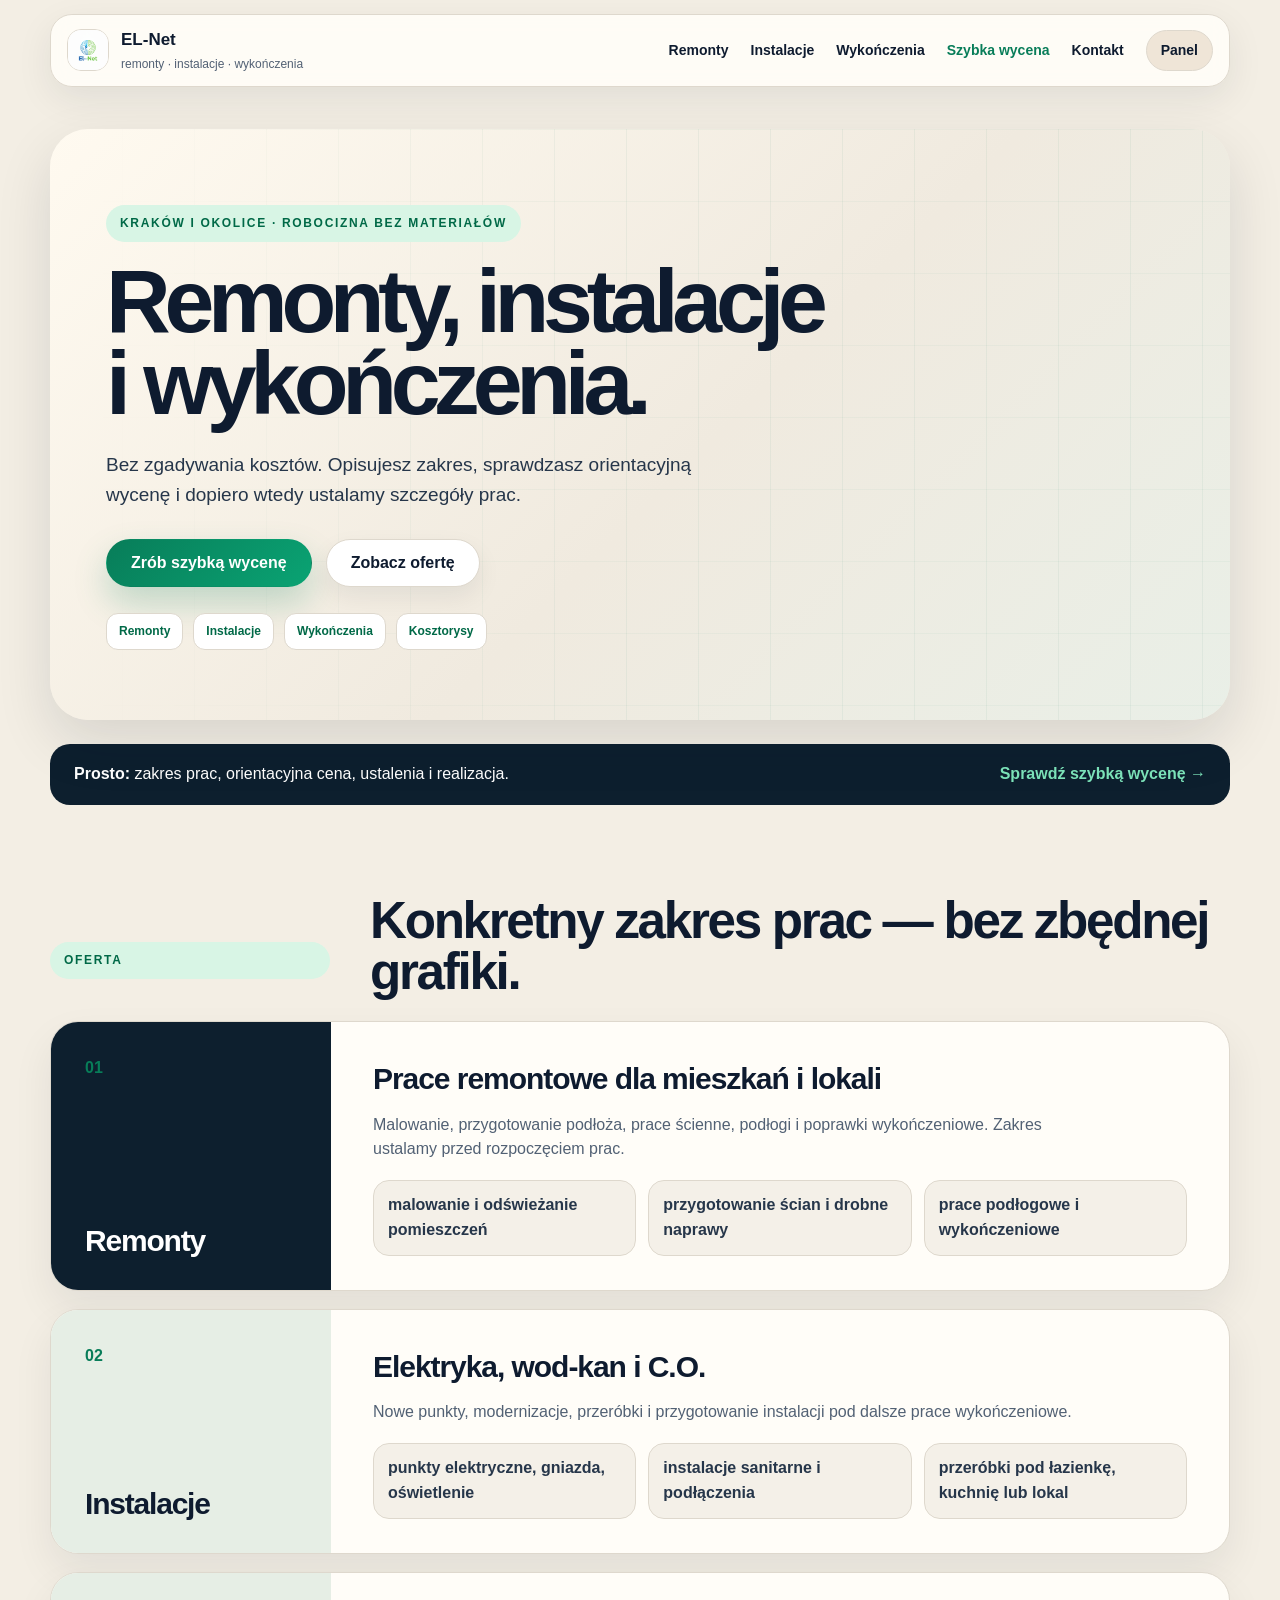
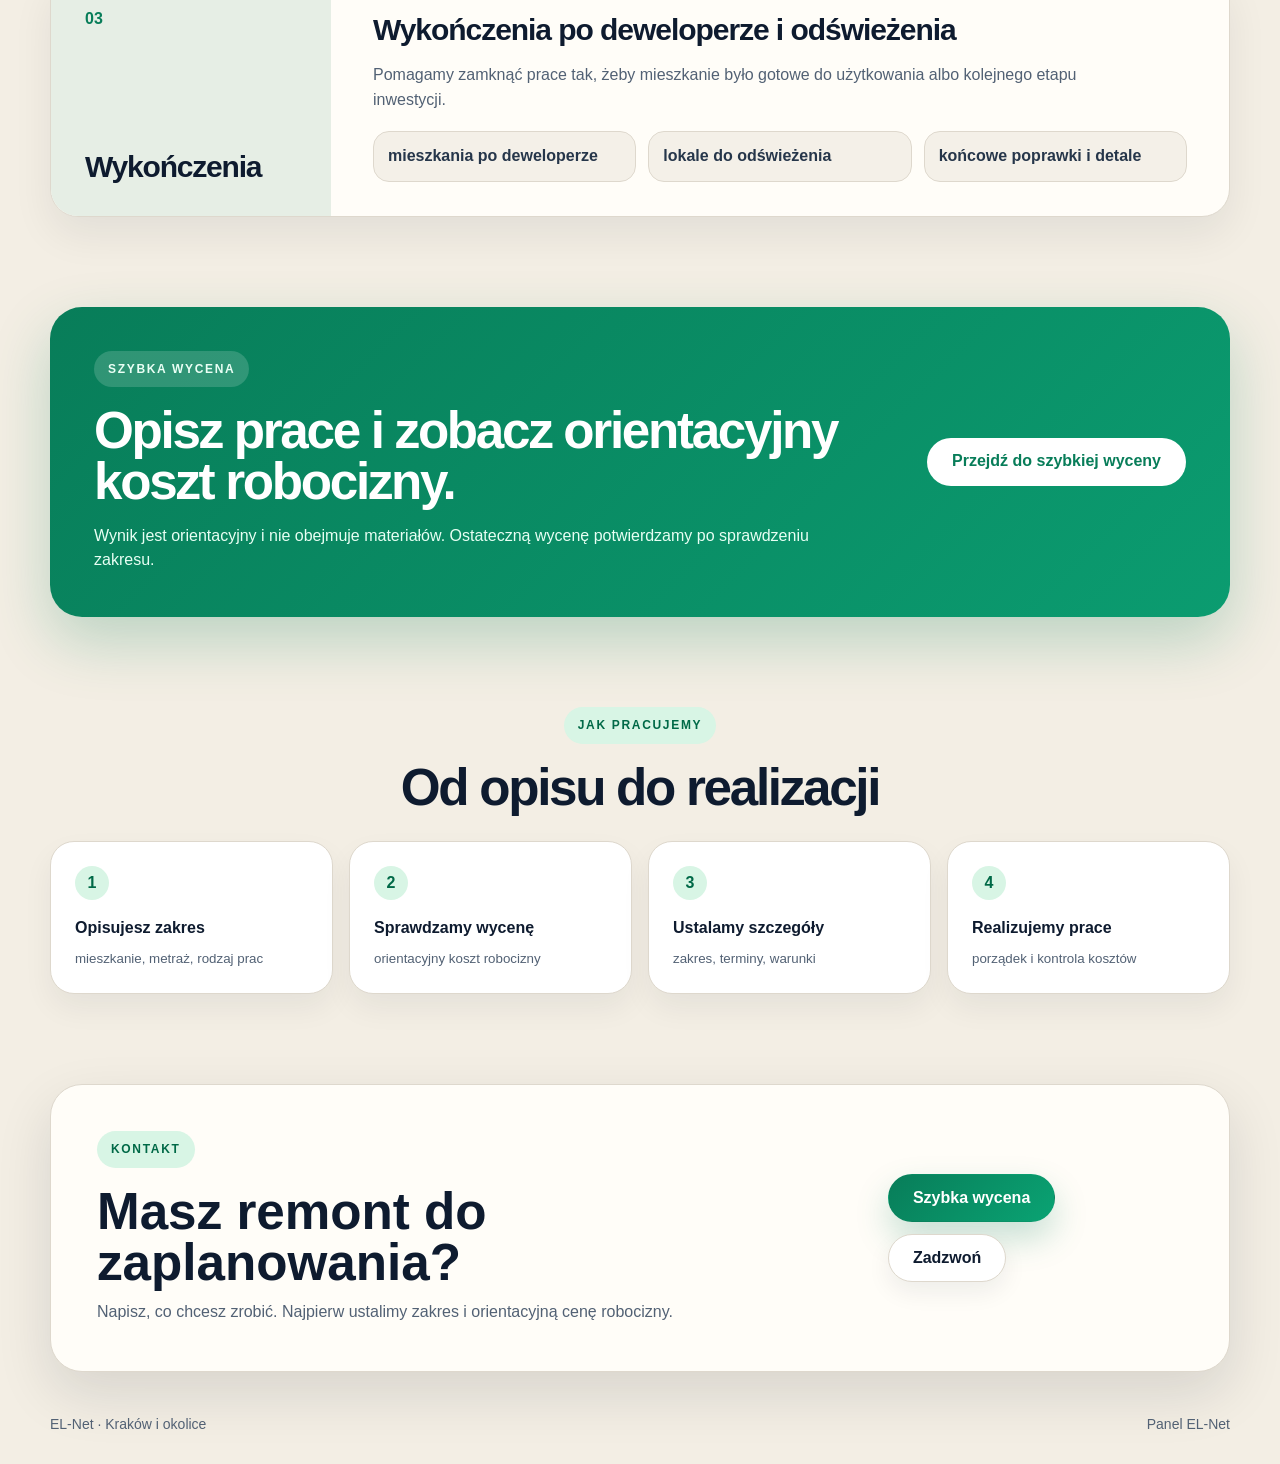
==== commit 10e0e55d: "Add files via upload" ====
--- a/index.html
+++ b/index.html
@@ -1,1120 +1,139 @@
 <!DOCTYPE html>
 <html lang="pl">
 <head>
-    <meta charset="UTF-8">
-    <meta name="viewport" content="width=device-width, initial-scale=1.0">
-    <title>EL-Net - Panel</title>
-    <link rel="stylesheet" href="styles.css?v=20260610-27">
+  <meta charset="utf-8" />
+  <meta name="viewport" content="width=device-width, initial-scale=1" />
+  <title>EL-Net — remonty, instalacje i wykończenia</title>
+  <meta name="description" content="EL-Net — remonty, instalacje i wykończenia w Krakowie i okolicach. Szybka orientacyjna wycena robocizny bez materiałów." />
+  <link rel="stylesheet" href="styles.css?v=20260613-08" />
 </head>
+<body>
+  <header class="topbar">
+    <a class="brand" href="index.html" aria-label="EL-Net strona główna">
+      <img src="logo.png" alt="EL-Net" />
+      <span><strong>EL-Net</strong><small>remonty · instalacje · wykończenia</small></span>
+    </a>
+    <nav class="nav" aria-label="Nawigacja">
+      <a href="#remonty">Remonty</a>
+      <a href="#instalacje">Instalacje</a>
+      <a href="#wykonczenia">Wykończenia</a>
+      <a class="nav-quote" href="szybka-wycena.html">Szybka wycena</a>
+      <a href="#kontakt">Kontakt</a>
+      <a class="nav-panel" href="panel/">Panel</a>
+    </nav>
+  </header>
 
-<body>
-    <!-- EKRAN LOGOWANIA -->
-    <main id="login-screen" class="login-screen">
-        <section class="login-card">
-            <img src="logo.png" alt="EL-Net Logo" class="login-logo">
+  <main>
+    <section class="hero-pro">
+      <div class="hero-bg-lines" aria-hidden="true"></div>
+      <div class="hero-inner">
+        <p class="eyebrow">Kraków i okolice · robocizna bez materiałów</p>
+        <h1>Remonty, instalacje i wykończenia.</h1>
+        <p class="hero-lead">Bez zgadywania kosztów. Opisujesz zakres, sprawdzasz orientacyjną wycenę i dopiero wtedy ustalamy szczegóły prac.</p>
+        <div class="hero-actions">
+          <a class="btn btn-main" href="szybka-wycena.html">Zrób szybką wycenę</a>
+          <a class="btn btn-ghost" href="#remonty">Zobacz ofertę</a>
+        </div>
+        <div class="hero-steps" aria-label="Najważniejsze elementy oferty">
+          <span>Remonty</span>
+          <span>Instalacje</span>
+          <span>Wykończenia</span>
+          <span>Kosztorysy</span>
+        </div>
+      </div>
+    </section>
 
-            <h1>EL-Net</h1>
-            <p>System wycen, kosztorysów i inwestycji</p>
+    <section class="intro-strip">
+      <div>
+        <strong>Prosto:</strong> zakres prac, orientacyjna cena, ustalenia i realizacja.
+      </div>
+      <a href="szybka-wycena.html">Sprawdź szybką wycenę →</a>
+    </section>
 
-            <div class="form-group">
-                <label for="login-email">Adres e-mail</label>
-                <input type="email" id="login-email" placeholder="np. elnetkrakow@gmail.com">
-            </div>
+    <section class="offer-wrap" id="oferta">
+      <div class="section-title">
+        <p>Oferta</p>
+        <h2>Konkretny zakres prac — bez zbędnej grafiki.</h2>
+      </div>
 
-            <div class="form-group">
-                <label for="login-password">Hasło</label>
-                <input type="password" id="login-password" placeholder="Wpisz hasło">
-            </div>
+      <article class="service-row service-row-dark" id="remonty">
+        <div class="service-label"><span>01</span><strong>Remonty</strong></div>
+        <div class="service-content">
+          <h3>Prace remontowe dla mieszkań i lokali</h3>
+          <p>Malowanie, przygotowanie podłoża, prace ścienne, podłogi i poprawki wykończeniowe. Zakres ustalamy przed rozpoczęciem prac.</p>
+          <ul>
+            <li>malowanie i odświeżanie pomieszczeń</li>
+            <li>przygotowanie ścian i drobne naprawy</li>
+            <li>prace podłogowe i wykończeniowe</li>
+          </ul>
+        </div>
+      </article>
 
-            <button id="btn-login" class="btn btn-main">Zaloguj się</button>
+      <article class="service-row" id="instalacje">
+        <div class="service-label"><span>02</span><strong>Instalacje</strong></div>
+        <div class="service-content">
+          <h3>Elektryka, wod-kan i C.O.</h3>
+          <p>Nowe punkty, modernizacje, przeróbki i przygotowanie instalacji pod dalsze prace wykończeniowe.</p>
+          <ul>
+            <li>punkty elektryczne, gniazda, oświetlenie</li>
+            <li>instalacje sanitarne i podłączenia</li>
+            <li>przeróbki pod łazienkę, kuchnię lub lokal</li>
+          </ul>
+        </div>
+      </article>
 
-            <p id="login-error" class="error-message">
-                Błędny e-mail lub hasło.
-            </p>
-        </section>
-    </main>
+      <article class="service-row" id="wykonczenia">
+        <div class="service-label"><span>03</span><strong>Wykończenia</strong></div>
+        <div class="service-content">
+          <h3>Wykończenia po deweloperze i odświeżenia</h3>
+          <p>Pomagamy zamknąć prace tak, żeby mieszkanie było gotowe do użytkowania albo kolejnego etapu inwestycji.</p>
+          <ul>
+            <li>mieszkania po deweloperze</li>
+            <li>lokale do odświeżenia</li>
+            <li>końcowe poprawki i detale</li>
+          </ul>
+        </div>
+      </article>
+    </section>
 
-    <!-- APLIKACJA PO ZALOGOWANIU -->
-    <div id="app-screen" class="app-screen hidden">
-        <header class="topbar">
-            <div class="brand">
-                <img src="logo.png" alt="EL-Net Logo" class="brand-logo">
-                <div>
-                    <strong>EL-Net</strong>
-                    <span>Panel firmowy</span>
-                    <span id="app-version" class="app-version"></span>
-                </div>
-            </div>
+    <section class="quote-band" id="szybka-wycena">
+      <div>
+        <p>Szybka wycena</p>
+        <h2>Opisz prace i zobacz orientacyjny koszt robocizny.</h2>
+        <span>Wynik jest orientacyjny i nie obejmuje materiałów. Ostateczną wycenę potwierdzamy po sprawdzeniu zakresu.</span>
+      </div>
+      <a class="btn btn-light" href="szybka-wycena.html">Przejdź do szybkiej wyceny</a>
+    </section>
 
-            <nav class="main-nav">
-                <button class="nav-link active" data-section="pulpit">Pulpit</button>
-                <button class="nav-link" data-section="wycena">Wycena</button>
-                <button class="nav-link" data-section="kosztorysy">Kosztorysy</button>
-                <button class="nav-link" data-section="uslugi">Usługi</button>
-                <button class="nav-link" data-section="inwestycje">Inwestycje</button>
-                <button class="nav-link" data-section="terminarz">Terminarz</button>
-                <button id="nav-administrator" class="nav-link hidden" data-section="administrator">Administrator</button>
-            </nav>
+    <section class="process" id="proces">
+      <div class="section-title compact">
+        <p>Jak pracujemy</p>
+        <h2>Od opisu do realizacji</h2>
+      </div>
+      <ol class="process-line">
+        <li><span>1</span><strong>Opisujesz zakres</strong><small>mieszkanie, metraż, rodzaj prac</small></li>
+        <li><span>2</span><strong>Sprawdzamy wycenę</strong><small>orientacyjny koszt robocizny</small></li>
+        <li><span>3</span><strong>Ustalamy szczegóły</strong><small>zakres, terminy, warunki</small></li>
+        <li><span>4</span><strong>Realizujemy prace</strong><small>porządek i kontrola kosztów</small></li>
+      </ol>
+    </section>
 
-            <div class="user-box">
-                <span id="user-info">Niezalogowany</span>
-                <button id="btn-logout" class="btn btn-danger">Wyloguj</button>
-            </div>
-        </header>
+    <section class="contact" id="kontakt">
+      <div>
+        <p>Kontakt</p>
+        <h2>Masz remont do zaplanowania?</h2>
+        <span>Napisz, co chcesz zrobić. Najpierw ustalimy zakres i orientacyjną cenę robocizny.</span>
+      </div>
+      <div class="contact-actions">
+        <a class="btn btn-main" href="szybka-wycena.html">Szybka wycena</a>
+        <a class="btn btn-ghost" href="tel:">Zadzwoń</a>
+      </div>
+    </section>
+  </main>
 
-        <main class="container">
-            <!-- PULPIT -->
-            <section id="section-pulpit" class="app-section active-section">
-                <div class="hero-card">
-                    <span class="badge">PULPIT</span>
-                    <h1>Witaj w systemie EL-Net</h1>
-                    <p>Centrum zarządzania wycenami, kosztorysami, usługami i inwestycjami.</p>
-                </div>
-
-                <div class="stats-grid">
-                    <div class="stat-card">
-                        <span>Inwestycje aktywne</span>
-                        <strong id="stat-inwestycje">0</strong>
-                    </div>
-
-                    <div class="stat-card">
-                        <span>Suma zaliczek</span>
-                        <strong id="stat-zaliczek">0.00 PLN</strong>
-                    </div>
-
-                    <div class="stat-card">
-                        <span>Suma kosztów</span>
-                        <strong id="stat-kosztow">0.00 PLN</strong>
-                    </div>
-
-                    <div class="stat-card">
-                        <span>Zaplanowane terminy</span>
-                        <strong id="stat-terminy">0</strong>
-                    </div>
-                </div>
-
-                <div class="cards-grid">
-                    <div class="card">
-                        <h2>🧾 Szybka wycena</h2>
-                        <p>Dodaj prace, ilości, ceny i oblicz wartość netto, VAT oraz brutto.</p>
-                        <button class="btn btn-main" data-go="wycena">Przejdź do wyceny</button>
-                    </div>
-
-                    <div class="card">
-                        <h2>📁 Kosztorysy</h2>
-                        <p>Przegląd zapisanych kosztorysów i późniejsza edycja ofert.</p>
-                        <button class="btn btn-secondary" data-go="kosztorysy">Zobacz kosztorysy</button>
-                    </div>
-
-                    <div class="card">
-                        <h2>🏗️ Inwestycje</h2>
-                        <p>Kontrola zaliczek, kosztów i rozliczeń dla konkretnych inwestycji.</p>
-                        <button class="btn btn-secondary" data-go="inwestycje">Otwórz inwestycje</button>
-                    </div>
-                </div>
-
-                <div class="layout-two pulpit-cards">
-                    <div class="card">
-                        <h2>Ostatnie kosztorysy</h2>
-                        <div id="ostatnie-kosztorysy">
-                            <p>Brak danych.</p>
-                        </div>
-                    </div>
-
-                    <div class="card">
-                        <h2>Ostatnie inwestycje</h2>
-                        <div id="ostatnie-inwestycje">
-                            <p>Brak danych.</p>
-                        </div>
-                    </div>
-
-                    <div class="card">
-                        <h2>📅 Kalendarz</h2>
-                        <div id="pulpit-calendar-widget">
-                            <p>Ładowanie kalendarza...</p>
-                        </div>
-                    </div>
-                </div>
-            </section>
-
-            <!-- WYCENA -->
-            <section id="section-wycena" class="app-section">
-                <div class="hero-card">
-                    <span class="badge">KALKULATOR</span>
-                    <h1>Wycena prac</h1>
-                    <p>Dodaj wykonane prace, ustaw ilość, cenę, rabat lub marżę.</p>
-                </div>
-
-
-                <div class="card quick-estimate-card">
-                    <div class="card-header quick-estimate-header">
-                        <div>
-                            <h2>Szybka wycena</h2>
-                            <p class="quick-estimate-subtitle">Opisz zlecenie, a program przygotuje szacunkowe pozycje do tabeli Wycena.</p>
-                        </div>
-                        <span class="quick-estimate-pill">Inteligentna wycena</span>
-                    </div>
-
-                    <div class="form-group">
-                        <label for="szybka-wycena-opis">Opisz zlecenie</label>
-                        <textarea id="szybka-wycena-opis" rows="4" placeholder="Np. mieszkanie 60 m², instalacja od zera, 55 punktów, rozdzielnica, internet w 4 pokojach, domofon, pomiary."></textarea>
-                    </div>
-
-                    <div class="quick-estimate-actions">
-                        <button id="btn-szybka-wycena-mow" class="btn btn-secondary" type="button">🎙 Dopowiedz</button>
-                        <button id="btn-szybka-wycena-generuj" class="btn btn-main" type="button">Generuj</button>
-                        <button id="btn-szybka-wycena-dodaj" class="btn btn-secondary" type="button">Dodaj do wyceny</button>
-                        <button id="btn-szybka-wycena-wyczysc" class="btn btn-danger" type="button">Wyczyść</button>
-                    </div>
-
-                    <div id="szybka-wycena-info" class="quick-estimate-info">
-                        Tryb remontowy: program dolicza logiczne prace pomocnicze. Sprawdź ilości i ceny przed zapisaniem kosztorysu.
-                    </div>
-
-                    <div id="szybka-wycena-wynik" class="quick-estimate-result hidden"></div>
-                </div>
-
-                <div class="layout-two">
-                        <div class="card" id="card-wycena-form">
-                        <h2>Dodaj pozycję</h2>
-
-                        <div class="form-group">
-                            <label for="wycena-usluga-search">Rodzaj usługi</label>
-                            <div style="position: relative;">
-                                <input type="text" id="wycena-usluga-search" placeholder="Zacznij pisać nazwę usługi...">
-                                <div id="wycena-usluga-suggestions" class="autocomplete-box"></div>
-                            </div>
-                            <select id="wycena-usluga" style="display: none;">
-                                <option value="">Brak usług w bazie</option>
-                            </select>
-                        </div>
-
-                        <div class="form-row">
-                            <div class="form-group">
-                                <label for="wycena-jednostka">Jednostka</label>
-                                <select id="wycena-jednostka">
-                                    <option value="szt.">szt.</option>
-                                    <option value="m">m</option>
-                                    <option value="m²">m²</option>
-                                    <option value="roboczogodzina">roboczogodzina</option>
-                                    <option value="usługa">usługa</option>
-                                </select>
-                            </div>
-
-                            <div class="form-group">
-                                <label for="wycena-ilosc">Ilość</label>
-                                <input type="number" id="wycena-ilosc" min="0" step="0.01" placeholder="np. 10">
-                            </div>
-                        </div>
-
-                        <div class="form-group">
-                            <label for="wycena-cena">Cena netto PLN</label>
-                            <input type="number" id="wycena-cena" min="0" step="0.01" placeholder="0.00">
-                        </div>
-
-                        <div class="form-group">
-                            <label for="wycena-vat">Stawka VAT</label>
-                            <select id="wycena-vat">
-                                <option value="23" selected>23 — VAT 23%</option>
-                                <option value="8">8 — VAT 8%</option>
-                                <option value="0">0 — VAT 0%</option>
-                            </select>
-                        </div>
-
-                        <button id="btn-dodaj-pozycje-recznie" class="btn btn-main">Dodaj do wyceny</button>
-
-                    <!-- KARTA: DODAJ USŁUGĘ DO CENNIKA -->
-                    <div class="card" id="card-dodaj-usluge-wycena">
-                        <h2>Dodaj usługę do cennika</h2>
-
-                        <div class="form-group">
-                            <label for="wycena-nowa-usluga-nazwa">Nazwa usługi</label>
-                            <input type="text" id="wycena-nowa-usluga-nazwa" placeholder="np. Montaż listwy przypodłogowej">
-                        </div>
-
-                        <div class="form-row">
-                            <div class="form-group">
-                                <label for="wycena-nowa-usluga-jednostka">Jednostka</label>
-                                <select id="wycena-nowa-usluga-jednostka">
-                                    <option value="szt.">szt.</option>
-                                    <option value="m">m</option>
-                                    <option value="mb">mb</option>
-                                    <option value="m²">m²</option>
-                                    <option value="kpl.">kpl.</option>
-                                    <option value="usługa">usługa</option>
-                                    <option value="godz.">godz.</option>
-                                </select>
-                            </div>
-
-                            <div class="form-group">
-                                <label for="wycena-nowa-usluga-cena">Cena netto PLN</label>
-                                <input type="number" id="wycena-nowa-usluga-cena" min="0" step="0.01" placeholder="0.00">
-                            </div>
-                        </div>
-
-                        <button id="btn-zapisz-usluge-z-wyceny" class="btn btn-main">Zapisz usługę</button>
-                    </div>
-
-                    <!-- PANEL EDYCJI POZYCJI -->
-                    <div class="card" id="panel-edycji-pozycji">
-                        <h2>Edycja pozycji</h2>
-
-                        <div class="form-group">
-                            <label for="edycja-nazwa">Nazwa usługi</label>
-                            <input type="text" id="edycja-nazwa" placeholder="np. Montaż rozdzielnicy">
-                        </div>
-
-                        <div class="form-row">
-                            <div class="form-group">
-                                <label for="edycja-jednostka">Jednostka</label>
-                                <select id="edycja-jednostka">
-                                    <option value="szt.">szt.</option>
-                                    <option value="m">m</option>
-                                    <option value="m²">m²</option>
-                                    <option value="roboczogodzina">roboczogodzina</option>
-                                    <option value="usługa">usługa</option>
-                                </select>
-                            </div>
-
-                            <div class="form-group">
-                                <label for="edycja-ilosc">Ilość</label>
-                                <input type="number" id="edycja-ilosc" min="0" step="0.01" placeholder="np. 10">
-                            </div>
-                        </div>
-
-                        <div class="form-group">
-                            <label for="edycja-cena">Cena netto PLN</label>
-                            <input type="number" id="edycja-cena" min="0" step="0.01" placeholder="0.00">
-                        </div>
-
-                        <div class="form-group">
-                            <label for="edycja-vat">Stawka VAT</label>
-                            <select id="edycja-vat">
-                                <option value="23" selected>23 — VAT 23%</option>
-                                <option value="8">8 — VAT 8%</option>
-                                <option value="0">0 — VAT 0%</option>
-                            </select>
-                        </div>
-
-                        <div class="form-group">
-                            <label for="edycja-uwagi">Uwagi</label>
-                            <input type="text" id="edycja-uwagi" placeholder="opcjonalne">
-                        </div>
-
-                        <div class="btn-row">
-                            <button id="btn-zapisz-edycje" class="btn btn-main">Zapisz</button>
-                            <button id="btn-anuluj-edycje" class="btn btn-secondary">Anuluj</button>
-                        </div>
-                    </div>
-                        </div>
-
-                    <div class="card">
-                        <div class="card-header">
-                            <h2>Zestawienie prac</h2>
-                            <button id="btn-wyczysc-wycene" class="btn btn-danger small-btn">Wyczyść</button>
-                        </div>
-
-                        <div class="table-wrapper">
-                            <table>
-                                <thead>
-                                    <tr>
-                                        <th>Nazwa</th>
-                                        <th>Jedn.</th>
-                                        <th>Ilość</th>
-                                        <th>Cena netto</th>
-                                        <th>Wartość netto</th>
-                                        <th>VAT</th>
-                                        <th>Brutto</th>
-                                        <th>Akcja</th>
-                                    </tr>
-                                </thead>
-                                <tbody id="tabela-wyceny">
-                                    <tr>
-                                        <td colspan="8" class="empty-row">Brak pozycji w wycenie.</td>
-                                    </tr>
-                                </tbody>
-                            </table>
-                        </div>
-
-                        <div class="summary-panel">
-                            <div class="form-group correction-box">
-                                <label for="wycena-korekta">Korekta ceny % / marża dodatnia / rabat ujemny</label>
-                                <input type="number" id="wycena-korekta" value="0" step="0.01">
-                            </div>
-
-                            <div class="form-group" style="max-width:160px; margin-left:12px;">
-                                <label for="wycena-vat-global">VAT dla całej wyceny</label>
-                                <select id="wycena-vat-global">
-                                    <option value="23" selected>23%</option>
-                                    <option value="8">8%</option>
-                                    <option value="0">0%</option>
-                                </select>
-                            </div>
-
-                            <div class="summary-boxes">
-                                <div class="summary-box">
-                                    <span>Netto</span>
-                                    <strong id="suma-netto">0.00 PLN</strong>
-                                </div>
-
-                                <div class="summary-box">
-                                    <span>VAT</span>
-                                    <strong id="suma-vat">0.00 PLN</strong>
-                                </div>
-
-                                <div class="summary-box total">
-                                    <span>Brutto</span>
-                                    <strong id="suma-brutto">0.00 PLN</strong>
-                                </div>
-                            </div>
-                        </div>
-
-                        <hr>
-
-                        <div id="card-kosztorys-save">
-                            <div id="wycena-edit-panel" class="edit-panel hidden">
-                                <p>Edytujesz kosztorys: <strong id="wycena-edytowany-nazwa"></strong></p>
-                                <button id="btn-anuluj-edycje-kosztorysu" class="btn btn-danger small-btn">Anuluj edycję</button>
-                            </div>
-                            <h2>Zapisz kosztorys</h2>
-                            <div class="save-row">
-                                <input type="text" id="kosztorys-nazwa" placeholder="np. Jan Kowalski - domek pod lasem">
-                                <button id="btn-zapisz-kosztorys" class="btn btn-main">Zapisz</button>
-                            </div>
-                        </div>
-                    </div>
-                </div>
-            </section>
-
-            <!-- KOSZTORYSY -->
-            <section id="section-kosztorysy" class="app-section">
-                <div class="hero-card">
-                    <span class="badge">ARCHIWUM</span>
-                    <h1>Kosztorysy</h1>
-                    <p>Lista zapisanych wycen i ofert.</p>
-                </div>
-
-                <div class="card">
-                    <div class="toolbar">
-                        <input type="text" id="szukaj-kosztorys" placeholder="Szukaj kosztorysu...">
-                        <select id="sortuj-kosztorys">
-                            <option value="najnowsze">Najnowsze</option>
-                            <option value="nazwa-az">Nazwa A-Z</option>
-                            <option value="brutto-malejaco">Brutto od najwyższej</option>
-                            <option value="brutto-rosnaco">Brutto od najniższej</option>
-                        </select>
-                    </div>
-
-                    <div class="table-wrapper">
-                        <table>
-                            <thead>
-                                <tr>
-                                    <th>Data</th>
-                                    <th>Nazwa</th>
-                                    <th>Netto</th>
-                                    <th>Brutto</th>
-                                    <th>Status</th>
-                                    <th>Akcje</th>
-                                </tr>
-                            </thead>
-                            <tbody id="tabela-kosztorysow">
-                                <tr>
-                                    <td colspan="6" class="empty-row">Brak zapisanych kosztorysów.</td>
-                                </tr>
-                            </tbody>
-                        </table>
-                    </div>
-                </div>
-            </section>
-
-            <!-- USŁUGI -->
-            <section id="section-uslugi" class="app-section">
-                <div class="hero-card">
-                    <span class="badge">CENNIK</span>
-                    <h1>Baza usług</h1>
-                    <p>Dodawaj i edytuj stawki używane później w kalkulatorze wycen.</p>
-                </div>
-
-                <div class="layout-two uslugi-layout">
-<div class="card" id="card-uslugi-form">
-                        <h2 id="uslugi-form-title">Dodaj usługę</h2>
-
-                        <div class="form-group">
-                            <label for="usluga-nazwa">Nazwa usługi</label>
-                            <input type="text" id="usluga-nazwa" placeholder="np. Montaż rozdzielnicy">
-                        </div>
-
-                        <div class="form-row">
-                            <div class="form-group">
-                                <label for="usluga-jednostka">Jednostka</label>
-                                <select id="usluga-jednostka">
-                                    <option value="szt.">szt.</option>
-                                    <option value="m">m</option>
-                                    <option value="m²">m²</option>
-                                    <option value="roboczogodzina">roboczogodzina</option>
-                                    <option value="usługa">usługa</option>
-                                </select>
-                            </div>
-
-                            <div class="form-group">
-                                <label for="usluga-cena">Cena netto</label>
-                                <input type="number" id="usluga-cena" min="0" step="0.01" placeholder="0.00">
-                            </div>
-                        </div>
-
-                        <button id="btn-zapisz-usluge" class="btn btn-main">Zapisz usługę</button>
-                        <button id="btn-anuluj-usluge" class="btn btn-danger hidden">Anuluj edycję</button>
-                    </div>
-
-                    <div class="card">
-                        <div class="toolbar">
-                            <input type="text" id="szukaj-uslugi" placeholder="Szukaj usługi...">
-                            <select id="sortuj-uslugi">
-                                <option value="nazwa-az">Nazwa A-Z</option>
-                                <option value="nazwa-za">Nazwa Z-A</option>
-                                <option value="cena-rosnaco">Cena od najniższej</option>
-                                <option value="cena-malejaco">Cena od najwyższej</option>
-                            </select>
-                        </div>
-
-                        <div class="table-wrapper">
-                            <table>
-                                <thead>
-                                    <tr>
-                                        <th>Nazwa</th>
-                                        <th>Jedn.</th>
-                                        <th>Cena netto</th>
-                                        <th>Akcje</th>
-                                    </tr>
-                                </thead>
-                                <tbody id="tabela-uslug">
-                                    <tr>
-                                        <td colspan="4" class="empty-row">Brak usług w bazie.</td>
-                                    </tr>
-                                </tbody>
-                            </table>
-                        </div>
-                    </div>
-                </div>
-            </section>
-
-            <!-- INWESTYCJE -->
-<section id="section-inwestycje" class="app-section">
-    <div class="hero-card">
-        <span class="badge">INWESTYCJE</span>
-        <h1>Inwestycje, zaliczki i koszty</h1>
-        <p>Kontroluj pobrane zaliczki, koszty i rozliczenie każdej inwestycji.</p>
-    </div>
-
-    <div class="layout-two">
-        <div class="card" id="card-inwestycje-form">
-            <h2>Dodaj inwestycję</h2>
-
-            <div class="form-group">
-                <label for="inwestycja-nazwa">Nazwa inwestycji</label>
-                <input type="text" id="inwestycja-nazwa" placeholder="np. Dom jednorodzinny - Kraków">
-            </div>
-
-            <div class="form-group">
-                <label for="inwestycja-klient">Klient</label>
-                <input type="text" id="inwestycja-klient" placeholder="Imię, nazwisko lub firma">
-            </div>
-
-            <div class="form-group">
-                <label for="inwestycja-adres">Adres</label>
-                <input type="text" id="inwestycja-adres" placeholder="Adres inwestycji">
-            </div>
-
-            <div class="form-group">
-                <label for="inwestycja-status">Status</label>
-                <select id="inwestycja-status">
-                    <option value="aktywna">Aktywna</option>
-                    <option value="zakończona">Zakończona</option>
-                    <option value="wstrzymana">Wstrzymana</option>
-                </select>
-            </div>
-
-            <button id="btn-dodaj-inwestycje" class="btn btn-main">Dodaj inwestycję</button>
-            <button id="btn-anuluj-inwestycje" class="btn btn-secondary small-btn hidden">Anuluj edycję</button>
-        </div>
-
-        <div class="card">
-            <h2>Lista inwestycji</h2>
-
-            <div class="toolbar">
-                <input type="text" id="inwestycje-search" placeholder="Szukaj inwestycji...">
-                <select id="inwestycje-sort">
-                    <option value="newest">Najnowsze</option>
-                    <option value="oldest">Najstarsze</option>
-                    <option value="name-az">Nazwa A-Z</option>
-                    <option value="name-za">Nazwa Z-A</option>
-                    <option value="client-az">Klient A-Z</option>
-                    <option value="balance-desc">Różnica od najwyższej</option>
-                    <option value="balance-asc">Różnica od najniższej</option>
-                </select>
-            </div>
-
-            <div class="table-wrapper">
-                <table>
-                    <thead>
-                        <tr>
-                            <th>Nazwa</th>
-                            <th>Klient</th>
-                            <th>Zaliczki</th>
-                            <th>Koszty</th>
-                            <th>Różnica</th>
-                            <th>Akcja</th>
-                        </tr>
-                    </thead>
-                    <tbody id="tabela-inwestycji">
-                        <tr>
-                            <td colspan="6" class="empty-row">Brak inwestycji w bazie.</td>
-                        </tr>
-                    </tbody>
-                </table>
-            </div>
-        </div>
-    </div>
-
-    <div id="panel-inwestycji" class="card hidden">
-        <div class="card-header">
-            <h2 id="wybrana-inwestycja-title">Wybrana inwestycja</h2>
-            <div class="button-row">
-                <button id="btn-drukuj-inwestycje" class="btn btn-secondary small-btn">Drukuj rozliczenie</button>
-                <button id="btn-zamknij-inwestycje" class="btn btn-danger small-btn">Zamknij</button>
-            </div>
-        </div>
-
-        <div class="investment-summary-grid">
-            <div class="summary-box">
-                <span>Suma zaliczek</span>
-                <strong id="inwestycja-suma-zaliczki">0.00 PLN</strong>
-            </div>
-
-            <div class="summary-box">
-                <span>Suma kosztów</span>
-                <strong id="inwestycja-suma-koszty">0.00 PLN</strong>
-            </div>
-
-            <div class="summary-box total">
-                <span>Różnica</span>
-                <strong id="inwestycja-roznica">0.00 PLN</strong>
-            </div>
-            <div class="summary-box">
-                <span>Prace dodatkowe</span>
-                <strong id="inwestycja-prace-dodatkowe-suma">0.00 PLN</strong>
-            </div>
-        </div>
-
-        <div id="powiazane-kosztorysy" class="card inner-card"></div>
-
-        <div class="layout-two">
-<div class="card inner-card" id="card-zaliczka-form">
-                <h2>Dodaj zaliczkę</h2>
-
-                <div class="form-group">
-                    <label for="zaliczka-data">Data</label>
-                    <input type="date" id="zaliczka-data">
-                </div>
-
-                <div class="form-group">
-                    <label for="zaliczka-kwota">Kwota</label>
-                    <input type="number" id="zaliczka-kwota" step="0.01" min="0" placeholder="0.00">
-                </div>
-
-                <div class="form-group">
-                    <label for="zaliczka-platnosc">Sposób płatności</label>
-                    <select id="zaliczka-platnosc">
-                        <option value="gotówka">Gotówka</option>
-                        <option value="przelew">Przelew</option>
-                        <option value="blik">BLIK</option>
-                        <option value="inne">Inne</option>
-                    </select>
-                </div>
-
-                <div class="form-group">
-                    <label for="zaliczka-opis">Opis</label>
-                    <input type="text" id="zaliczka-opis" placeholder="np. pierwsza zaliczka">
-                </div>
-
-                <button id="btn-dodaj-zaliczke" class="btn btn-main">Dodaj zaliczkę</button>
-            </div>
-
-<div class="card inner-card" id="card-koszt-form">
-                <h2>Dodaj koszt</h2>
-
-                <div class="form-group">
-                    <label for="koszt-data">Data</label>
-                    <input type="date" id="koszt-data">
-                </div>
-
-                <div class="form-group">
-                    <label for="koszt-kwota">Kwota</label>
-                    <input type="number" id="koszt-kwota" step="0.01" min="0" placeholder="0.00">
-                </div>
-
-                <div class="form-group">
-                    <label for="koszt-kategoria">Kategoria</label>
-                    <select id="koszt-kategoria">
-                        <option value="materiały">Materiały</option>
-                        <option value="robocizna">Robocizna</option>
-                        <option value="podwykonawca">Podwykonawca</option>
-                        <option value="transport">Transport</option>
-                        <option value="inne">Inne</option>
-                    </select>
-                </div>
-
-                <div class="form-group">
-                    <label for="koszt-opis">Opis</label>
-                    <input type="text" id="koszt-opis" placeholder="np. przewody, rozdzielnica, osprzęt">
-                </div>
-
-                <button id="btn-dodaj-koszt" class="btn btn-main">Dodaj koszt</button>
-            </div>
-        </div>
-
-        <div class="full-row">
-            <div class="card inner-card" id="card-prace-dodatkowe-form">
-                <h2>Prace dodatkowe — dodaj</h2>
-
-                <div class="form-group">
-                    <label for="praca-usluga">Wybierz usługę (opcjonalnie)</label>
-                    <select id="praca-usluga">
-                        <option value="">— Brak wyboru (wpisz ręcznie) —</option>
-                    </select>
-                </div>
-
-                <div class="form-group">
-                    <label for="praca-nazwa">Nazwa pracy</label>
-                    <input type="text" id="praca-nazwa" placeholder="np. dodatkowa instalacja" />
-                </div>
-
-                <div class="form-group">
-                    <label for="praca-opis">Opis / uwagi</label>
-                    <input type="text" id="praca-opis" placeholder="opcjonalne" />
-                </div>
-
-                <div class="form-group">
-                    <label for="praca-ilosc">Ilość</label>
-                    <input type="number" id="praca-ilosc" step="1" min="1" value="1" />
-                </div>
-
-                <div class="form-group">
-                    <label for="praca-cena-netto">Cena netto</label>
-                    <input type="number" id="praca-cena-netto" step="0.01" min="0" placeholder="0.00" />
-                </div>
-
-                <div class="form-group">
-                    <label for="praca-vat">VAT</label>
-                    <select id="praca-vat">
-                        <option value="0">0%</option>
-                        <option value="8">8%</option>
-                        <option value="23" selected>23%</option>
-                    </select>
-                </div>
-
-                <button id="btn-dodaj-praca-dodatkowa" class="btn btn-main">Dodaj pracę dodatkową</button>
-            </div>
-        </div>
-
-        <div class="full-row">
-            <div class="card inner-card">
-                <h2>Zaliczki</h2>
-
-                <div class="table-wrapper">
-                    <table>
-                        <thead>
-                            <tr>
-                                <th>Data</th>
-                                <th>Kwota</th>
-                                <th>Płatność</th>
-                                <th>Opis</th>
-                            </tr>
-                        </thead>
-                        <tbody id="tabela-zaliczek">
-                            <tr>
-                                <td colspan="4" class="empty-row">Brak zaliczek.</td>
-                            </tr>
-                        </tbody>
-                    </table>
-                </div>
-            </div>
-
-            <div class="card inner-card">
-                <h2>Koszty</h2>
-
-                <div class="table-wrapper">
-                    <table>
-                        <thead>
-                            <tr>
-                                <th>Data</th>
-                                <th>Kwota</th>
-                                <th>Kategoria</th>
-                                <th>Opis</th>
-                            </tr>
-                        </thead>
-                        <tbody id="tabela-kosztow">
-                            <tr>
-                                <td colspan="4" class="empty-row">Brak kosztów.</td>
-                            </tr>
-                        </tbody>
-                    </table>
-                </div>
-            </div>
-        </div>
-
-        <div class="full-row">
-            <div class="card inner-card">
-                <h2>Prace dodatkowe</h2>
-
-                <div class="table-wrapper">
-                    <table>
-                        <thead>
-                            <tr>
-                                <th>Nazwa</th>
-                                <th>Ilość</th>
-                                <th>Cena netto</th>
-                                <th>VAT</th>
-                                <th>Netto</th>
-                                <th>Brutto</th>
-                                <th>Opis</th>
-                                <th>Akcje</th>
-                            </tr>
-                        </thead>
-                        <tbody id="tabela-prace-dodatkowe">
-                            <tr>
-                                <td colspan="8" class="empty-row">Brak prac dodatkowych.</td>
-                            </tr>
-                        </tbody>
-                    </table>
-                </div>
-            </div>
-        </div>
-    </div>
-</section>
-
-            <section id="section-terminarz" class="app-section">
-                <div class="hero-card">
-                    <span class="badge">TERMINARZ</span>
-                    <h1>Planowanie prac</h1>
-                    <p>Dodaj, przeglądaj i sortuj zaplanowane prace w terminarzu.</p>
-                </div>
-
-                <div class="layout-two">
-                    <div class="card" id="card-terminarz-form">
-                        <h2>Nowa praca</h2>
-
-                        <div class="form-group">
-                            <label for="terminarz-data-start">Data rozpoczęcia</label>
-                            <input type="date" id="terminarz-data-start">
-                        </div>
-
-                        <div class="form-group">
-                            <label for="terminarz-data-koniec">Data zakończenia</label>
-                            <input type="date" id="terminarz-data-koniec">
-                        </div>
-
-                        <div class="form-group">
-                            <label for="terminarz-klient">Klient / nazwisko</label>
-                            <input type="text" id="terminarz-klient" placeholder="np. Jan Kowalski">
-                        </div>
-
-                        <div class="form-group">
-                            <label for="terminarz-adres">Adres</label>
-                            <input type="text" id="terminarz-adres" placeholder="np. ul. Piękna 1, Kraków">
-                        </div>
-
-                        <div class="form-group">
-                            <label for="terminarz-telefon">Telefon</label>
-                            <input type="text" id="terminarz-telefon" placeholder="np. 600 000 000">
-                        </div>
-
-                        <div class="form-group">
-                            <label for="terminarz-opis">Opis prac</label>
-                            <textarea id="terminarz-opis" placeholder="Krótki opis prac"></textarea>
-                        </div>
-
-                        <div class="form-group">
-                            <label for="terminarz-status">Status</label>
-                            <select id="terminarz-status">
-                                <option value="zaplanowane">zaplanowane</option>
-                                <option value="w trakcie">w trakcie</option>
-                                <option value="zakończone">zakończone</option>
-                                <option value="przesunięte">przesunięte</option>
-                                <option value="rezerwacja">rezerwacja</option>
-                                <option value="odwołane">odwołane</option>
-                            </select>
-                        </div>
-
-                        <button id="btn-dodaj-termin" class="btn btn-main">Dodaj termin</button>
-                        <button id="btn-anuluj-termin" class="btn btn-secondary small-btn hidden">Anuluj edycję</button>
-                    </div>
-
-                    <div class="card calendar-card">
-                        <div class="calendar-header">
-                            <button id="calendar-prev" class="btn btn-secondary small-btn">Poprzedni</button>
-                            <div id="calendar-title" class="calendar-title"></div>
-                            <button id="calendar-next" class="btn btn-secondary small-btn">Następny</button>
-                        </div>
-                        <div class="calendar-legend">
-                            <span><span class="calendar-chip free"></span> Wolne</span>
-                            <span><span class="calendar-chip busy"></span> Zajęte</span>
-                            <span><span class="calendar-chip reserved"></span> Rezerwacja</span>
-                            <span><span class="calendar-chip multiple"></span> Kilka terminów</span>
-                        </div>
-                        <div id="terminarz-calendar" class="calendar-grid"></div>
-                    </div>
-
-                    <div class="card">
-                        <h2>Lista terminów</h2>
-
-                        <div class="terminarz-toolbar">
-                            <input id="terminarz-search" type="text" placeholder="Szukaj po kliencie, adresie, opisie...">
-                            <input id="terminarz-date-filter" type="date">
-                            <select id="terminarz-sort">
-                                <option value="start-asc">Najbliższe rozpoczęcie</option>
-                                <option value="start-desc">Najpóźniejsze rozpoczęcie</option>
-                                <option value="end-asc">Najbliższe zakończenie</option>
-                                <option value="client-az">Klient A-Z</option>
-                                <option value="status">Status</option>
-                            </select>
-                        </div>
-
-                        <div class="table-wrapper terminarz-scroll">
-                            <table>
-                                <thead>
-                                    <tr>
-                                        <th>Data od–do</th>
-                                        <th>Klient</th>
-                                        <th>Adres</th>
-                                        <th>Telefon</th>
-                                        <th>Status</th>
-                                        <th>Opis</th>
-                                        <th>Dni</th>
-                                        <th>Akcje</th>
-                                    </tr>
-                                </thead>
-                                <tbody id="tabela-terminarz">
-                                    <tr>
-                                        <td colspan="8" class="empty-row">Brak terminów w terminarzu.</td>
-                                    </tr>
-                                </tbody>
-                            </table>
-                        </div>
-                    </div>
-                </div>
-            </section>
-
-            <section id="section-administrator" class="app-section">
-                <div class="hero-card">
-                    <span class="badge">ADMINISTRATOR</span>
-                    <h1>Panel administratora</h1>
-                    <p>Informacje o aplikacji i szybkie działania administracyjne.</p>
-                </div>
-
-                <div class="admin-tabs">
-                    <button type="button" class="admin-tab-btn active" data-admin-tab="podsumowanie">Podsumowanie</button>
-                    <button type="button" class="admin-tab-btn" data-admin-tab="ostrzezenia">Ostrzeżenia</button>
-                    <button type="button" class="admin-tab-btn" data-admin-tab="logi">Logi</button>
-                    <button type="button" class="admin-tab-btn" data-admin-tab="diagnostyka">Diagnostyka</button>
-                    <button type="button" class="admin-tab-btn" data-admin-tab="magazyn">Magazyn</button>
-                </div>
-
-                <div id="admin-tab-podsumowanie" class="admin-tab-content active">
-                    <div class="card">
-                        <h2>Informacje o systemie</h2>
-
-                        <div class="form-group">
-                            <label>Wersja aplikacji</label>
-                            <div id="admin-version">-</div>
-                        </div>
-
-                        <div class="form-group">
-                            <label>E-mail użytkownika</label>
-                            <div id="admin-email">-</div>
-                        </div>
-
-                        <div class="form-group">
-                            <label>Rola użytkownika</label>
-                            <div id="admin-role">-</div>
-                        </div>
-
-                        <div class="form-group">
-                            <label>Liczba usług</label>
-                            <div id="admin-uslugi-count">0</div>
-                        </div>
-
-                        <div class="form-group">
-                            <label>Liczba kosztorysów</label>
-                            <div id="admin-kosztorysy-count">0</div>
-                        </div>
-
-                        <div class="form-group">
-                            <label>Liczba inwestycji</label>
-                            <div id="admin-inwestycje-count">0</div>
-                        </div>
-
-                        <div class="button-row">
-                            <button id="btn-admin-refresh" class="btn btn-secondary">Odśwież dane</button>
-                            <button id="btn-admin-clear" class="btn btn-danger">Wyczyść pamięć i wyloguj</button>
-                        </div>
-                    </div>
-                </div>
-
-                <div id="admin-tab-ostrzezenia" class="admin-tab-content">
-                    <div class="card">
-                        <h2>Ostrzeżenia systemowe</h2>
-                        <div id="admin-alerts-list">
-                            <p class="empty-row">Ładowanie ostrzeżeń...</p>
-                        </div>
-                    </div>
-                </div>
-
-                <div id="admin-tab-logi" class="admin-tab-content">
-                    <div class="card">
-                        <h2>Logi systemowe</h2>
-                        <div class="admin-logs-toolbar">
-                            <input id="admin-log-search" type="text" placeholder="Szukaj w logach...">
-                            <select id="admin-log-sort">
-                                <option value="newest">Najnowsze</option>
-                                <option value="oldest">Najstarsze</option>
-                                <option value="module">Moduł A-Z</option>
-                                <option value="user">Użytkownik A-Z</option>
-                            </select>
-                        </div>
-                        <div id="admin-logs-list" class="admin-logs-scroll">
-                            <p class="empty-row">Ładowanie logów...</p>
-                        </div>
-                    </div>
-                </div>
-
-                <div id="admin-tab-diagnostyka" class="admin-tab-content">
-                    <div class="card">
-                        <h2>Diagnostyka</h2>
-                        <p>Diagnostyka systemu — do rozbudowy</p>
-                        <div class="form-group">
-                            <label>Wersja aplikacji</label>
-                            <div id="admin-diagnostics-version">-</div>
-                        </div>
-                    </div>
-                </div>
-
-                <div id="admin-tab-magazyn" class="admin-tab-content">
-                    <div class="card">
-                        <h2>Magazyn sprzętu</h2>
-
-                        <div class="form-row">
-                            <div class="form-group">
-                                <label for="magazyn-nazwa">Nazwa</label>
-                                <input type="text" id="magazyn-nazwa" placeholder="np. Wiertarka XYZ">
-                            </div>
-
-                            <div class="form-group">
-                                <label for="magazyn-data">Data zakupu</label>
-                                <input type="date" id="magazyn-data">
-                            </div>
-                        </div>
-
-                        <div class="form-row">
-                            <div class="form-group">
-                                <label for="magazyn-kwota">Kwota</label>
-                                <input type="number" id="magazyn-kwota" step="0.01" min="0" placeholder="0.00">
-                            </div>
-
-                            <div class="form-group">
-                                <label for="magazyn-gwarancja">Okres gwarancji (miesiące)</label>
-                                <input type="number" id="magazyn-gwarancja" step="1" min="0" placeholder="np. 24">
-                            </div>
-                        </div>
-
-                        <div class="form-group">
-                            <label for="magazyn-uwagi">Uwagi</label>
-                            <input type="text" id="magazyn-uwagi" placeholder="opcjonalne uwagi">
-                        </div>
-
-                        <div class="btn-row">
-                            <button id="btn-zapisz-magazyn" class="btn btn-main">Zapisz sprzęt</button>
-                            <button id="btn-refresh-magazyn" class="btn btn-secondary">Odśwież listę</button>
-                        </div>
-
-                        <div class="magazyn-toolbar" style="margin-top:16px;">
-                            <input id="magazyn-search" type="text" placeholder="Szukaj sprzętu..." style="width:60%; padding:8px;">
-                            <select id="magazyn-sort" style="width:36%; padding:8px; margin-left:4%;">
-                                <option value="newest">Najnowsze dodane</option>
-                                <option value="oldest">Najstarsze dodane</option>
-                                <option value="name-az">Nazwa A-Z</option>
-                                <option value="name-za">Nazwa Z-A</option>
-                                <option value="price-desc">Kwota od najwyższej</option>
-                                <option value="price-asc">Kwota od najniższej</option>
-                                <option value="warranty-soon">Gwarancja kończy się najpierw</option>
-                            </select>
-                        </div>
-
-                        <hr>
-
-                        <div class="table-wrapper magazyn-scroll">
-                            <table>
-                                <thead>
-                                    <tr>
-                                        <th>Nazwa</th>
-                                        <th>Data zakupu</th>
-                                        <th>Kwota</th>
-                                        <th>Gwarancja (mies.)</th>
-                                        <th>Uwagi</th>
-                                        <th>Akcja</th>
-                                    </tr>
-                                </thead>
-                                <tbody id="tabela-magazyn">
-                                    <tr>
-                                        <td colspan="6" class="empty-row">Brak sprzętu w magazynie.</td>
-                                    </tr>
-                                </tbody>
-                            </table>
-                        </div>
-                    </div>
-                </div>
-            </section>
-        </main>
-    </div>
-
-    <div id="drukuj-kosztorys-modal" class="modal hidden">
-        <div class="modal-backdrop"></div>
-        <div class="modal-content">
-            <h2>Wybierz kolumny do wydruku</h2>
-            <div class="checkbox-grid">
-                <label><input type="checkbox" id="drukuj-kolumna-jednostka" data-field="jednostka" checked> Jednostka</label>
-                <label><input type="checkbox" id="drukuj-kolumna-ilosc" data-field="ilosc" checked> Ilość</label>
-                <label><input type="checkbox" id="drukuj-kolumna-cenaNetto" data-field="cenaNetto" checked> Cena netto</label>
-                <label><input type="checkbox" id="drukuj-kolumna-wartoscNetto" data-field="wartoscNetto" checked> Wartość netto</label>
-                <label><input type="checkbox" id="drukuj-kolumna-vat" data-field="vat" checked> VAT</label>
-                <label><input type="checkbox" id="drukuj-kolumna-brutto" data-field="brutto" checked> Brutto</label>
-            </div>
-            <div class="modal-actions">
-                <button id="btn-zamknij-drukuj-kosztorys" class="btn btn-secondary small-btn">Anuluj</button>
-                <button id="btn-podglad-drukuj-kosztorys" class="btn btn-main">Drukuj</button>
-            </div>
-        </div>
-    </div>
-    
-    <div id="drukuj-inwestycje-modal" class="modal hidden">
-        <div class="modal-backdrop"></div>
-        <div class="modal-content">
-            <h2>Wybierz elementy rozliczenia</h2>
-            <div class="checkbox-grid two-columns">
-                <label><input type="checkbox" id="drukuj-inw-dane" checked> Dane inwestycji</label>
-                <label><input type="checkbox" id="drukuj-inw-kosztorys" checked> Kosztorys robocizny</label>
-                <label><input type="checkbox" id="drukuj-inw-prace" checked> Prace dodatkowe</label>
-                <label><input type="checkbox" id="drukuj-inw-zaliczki" checked> Zaliczki</label>
-                <label><input type="checkbox" id="drukuj-inw-koszty" checked> Koszty materiałowe</label>
-                <label><input type="checkbox" id="drukuj-inw-podsumowanie" checked> Podsumowanie końcowe</label>
-                <label><input type="checkbox" id="drukuj-inw-uwagi" checked> Uwagi / opis</label>
-            </div>
-            <div class="modal-actions">
-                <button id="btn-zamknij-drukuj-inwestycje" class="btn btn-secondary small-btn">Anuluj</button>
-                <button id="btn-podglad-drukuj-inwestycje" class="btn btn-main">Drukuj</button>
-            </div>
-        </div>
-    </div>
-    <script src="script.js?v=20260610-27"></script>
+  <footer class="footer">
+    <span>EL-Net · Kraków i okolice</span>
+    <a href="panel/">Panel EL-Net</a>
+  </footer>
 </body>
-</html>+</html>
--- a/styles.css
+++ b/styles.css
@@ -1,2683 +1,21 @@
-:root {
-    --bg-main: #0b0f19;
-    --bg-card: #141e30;
-    --bg-card-light: #1e293b;
-    --border: #26364f;
-    --border-soft: #334155;
-
-    --accent: #76c893;
-    --accent-hover: #52b788;
-    --accent-dark: #0f5132;
-
-    --danger: #ef4444;
-    --danger-hover: #dc2626;
-
-    --success: #10b981;
-    --warning: #f59e0b;
-    --blue: #38bdf8;
-
-    --text-main: #ffffff;
-    --text-muted: #94a3b8;
-    --text-soft: #cbd5e1;
-
-    --radius: 16px;
-    --shadow: 0 14px 35px rgba(0, 0, 0, 0.35);
+:root{
+  --ink:#0e1b2f;
+  --muted:#526174;
+  --green:#087d59;
+  --green2:#0aa373;
+  --cream:#f3eee4;
+  --paper:#fffdf8;
+  --line:#ded8cd;
+  --dark:#0d1f2e;
+  --shadow:0 22px 55px rgba(15,28,44,.12);
+  --radius:26px;
 }
-
-* {
-    box-sizing: border-box;
-    margin: 0;
-    padding: 0;
-}
-
-html {
-    scroll-behavior: smooth;
-}
-
-body {
-    min-height: 100vh;
-    background:
-        radial-gradient(circle at top left, rgba(118, 200, 147, 0.10), transparent 32%),
-        radial-gradient(circle at top right, rgba(56, 189, 248, 0.08), transparent 28%),
-        var(--bg-main);
-    color: var(--text-main);
-    font-family: "Segoe UI", Tahoma, Geneva, Verdana, sans-serif;
-}
-
-/* ========================= */
-/* POMOCNICZE */
-/* ========================= */
-
-.hidden {
-    display: none !important;
-}
-
-.error-message {
-    display: none;
-    margin-top: 16px;
-    color: #fca5a5;
-    font-size: 14px;
-    font-weight: 600;
-    text-align: center;
-}
-
-.badge {
-    display: inline-block;
-    margin-bottom: 14px;
-    padding: 5px 13px;
-    border-radius: 999px;
-    background: rgba(118, 200, 147, 0.14);
-    color: var(--accent);
-    font-size: 11px;
-    font-weight: 800;
-    letter-spacing: 0.4px;
-}
-
-hr {
-    border: none;
-    border-top: 1px solid var(--border);
-    margin: 24px 0;
-}
-
-/* ========================= */
-/* LOGOWANIE */
-/* ========================= */
-
-.login-screen {
-    min-height: 100vh;
-    display: flex;
-    align-items: center;
-    justify-content: center;
-    padding: 24px;
-}
-
-.login-card {
-    width: 100%;
-    max-width: 450px;
-    background: rgba(20, 30, 48, 0.96);
-    border: 1px solid var(--border-soft);
-    border-radius: 22px;
-    padding: 38px;
-    box-shadow: var(--shadow);
-    text-align: center;
-}
-
-.login-logo {
-    width: 92px;
-    height: 92px;
-    object-fit: contain;
-    border-radius: 50%;
-    border: 2px solid var(--accent);
-    box-shadow: 0 0 30px rgba(118, 200, 147, 0.22);
-    margin-bottom: 18px;
-}
-
-.login-card h1 {
-    color: var(--accent);
-    font-size: 32px;
-    margin-bottom: 8px;
-    letter-spacing: 1px;
-}
-
-.login-card p {
-    color: var(--text-muted);
-    margin-bottom: 26px;
-}
-
-/* ========================= */
-/* APLIKACJA */
-/* ========================= */
-
-.app-screen {
-    min-height: 100vh;
-}
-
-.topbar {
-    position: sticky;
-    top: 0;
-    z-index: 20;
-    background: rgba(20, 30, 48, 0.96);
-    border-bottom: 1px solid var(--border);
-    backdrop-filter: blur(10px);
-
-    display: grid;
-    grid-template-columns: auto 1fr auto;
-    align-items: center;
-    gap: 24px;
-
-    padding: 14px 28px;
-}
-
-.brand {
-    display: flex;
-    align-items: center;
-    gap: 12px;
-    min-width: 170px;
-}
-
-.brand-logo {
-    width: 46px;
-    height: 46px;
-    object-fit: contain;
-    border-radius: 50%;
-    border: 1px solid var(--accent);
-}
-
-.brand strong {
-    display: block;
-    color: var(--accent);
-    font-size: 23px;
-    letter-spacing: 1px;
-}
-
-.brand span {
-    display: block;
-    color: var(--text-muted);
-    font-size: 12px;
-    margin-top: 2px;
-}
-
-.main-nav {
-    display: flex;
-    align-items: center;
-    justify-content: center;
-    gap: 8px;
-    flex-wrap: wrap;
-}
-
-.nav-link {
-    border: none;
-    background: transparent;
-    color: var(--text-muted);
-    padding: 10px 15px;
-    border-radius: 10px;
-    cursor: pointer;
-    font-weight: 700;
-    transition: 0.2s;
-}
-
-.nav-link:hover,
-.nav-link.active {
-    background: var(--accent);
-    color: #07110c;
-}
-
-.user-box {
-    display: flex;
-    align-items: center;
-    justify-content: flex-end;
-    gap: 12px;
-}
-
-#user-info {
-    color: var(--text-muted);
-    font-size: 13px;
-    white-space: nowrap;
-}
-
-.container {
-    width: 100%;
-    max-width: 1480px;
-    margin: 30px auto;
-    padding: 0 22px 50px;
-}
-
-/* ========================= */
-/* SEKCJE */
-/* ========================= */
-
-.app-section {
-    display: none;
-}
-
-.app-section.active-section {
-    display: block;
-}
-
-.hero-card,
-.card,
-.stat-card {
-    background: rgba(20, 30, 48, 0.96);
-    border: 1px solid var(--border);
-    border-radius: var(--radius);
-    box-shadow: var(--shadow);
-}
-
-.hero-card {
-    padding: 34px;
-    margin-bottom: 26px;
-}
-
-.hero-card h1 {
-    font-size: 32px;
-    margin-bottom: 10px;
-}
-
-.hero-card p,
-.card p {
-    color: var(--text-muted);
-    line-height: 1.6;
-    font-size: 14px;
-}
-
-.card {
-    padding: 26px;
-    margin-bottom: 24px;
-}
-
-.card h2 {
-    font-size: 21px;
-    margin-bottom: 18px;
-    padding-left: 11px;
-    border-left: 4px solid var(--accent);
-}
-
-.card-header {
-    display: flex;
-    align-items: center;
-    justify-content: space-between;
-    gap: 14px;
-    margin-bottom: 16px;
-}
-
-.card-header h2 {
-    margin-bottom: 0;
-}
-
-/* ========================= */
-/* PULPIT */
-/* ========================= */
-
-.stats-grid {
-    display: grid;
-    grid-template-columns: repeat(4, minmax(170px, 1fr));
-    gap: 18px;
-    margin-bottom: 26px;
-}
-
-.stat-card {
-    padding: 22px;
-}
-
-.stat-card span {
-    display: block;
-    color: var(--text-muted);
-    font-size: 13px;
-    margin-bottom: 10px;
-}
-
-.stat-card strong {
-    display: block;
-    font-size: 26px;
-    color: var(--accent);
-}
-
-.cards-grid {
-    display: grid;
-    grid-template-columns: repeat(3, minmax(230px, 1fr));
-    gap: 22px;
-}
-
-/* ========================= */
-/* UKŁADY */
-/* ========================= */
-
-.layout-two {
-    display: grid;
-    grid-template-columns: repeat(3, minmax(230px, 1fr));
-    gap: 22px;
-    align-items: start;
-}
-
-#section-uslugi .uslugi-layout {
-    display: grid;
-    grid-template-columns: minmax(320px, 380px) minmax(0, 1fr);
-    gap: 24px;
-    align-items: start;
-}
-
-@media (max-width: 1700px) {
-    #section-uslugi .uslugi-layout {
-        grid-template-columns: 1fr;
-    }
-
-    #section-uslugi #card-uslugi-form {
-        max-width: 520px;
-    }
-
-    #section-uslugi .card {
-        width: 100%;
-    }
-}
-
-@media (max-width: 1400px) {
-    #section-uslugi .uslugi-layout {
-        grid-template-columns: 1fr;
-    }
-}
-
-/* Jeśli formularz jest ukryty, wymuś jednokolumnowy układ i pełną szerokość listy */
-#section-uslugi .uslugi-layout:has(#card-uslugi-form[hidden]),
-#section-uslugi .uslugi-layout:has(#card-uslugi-form.hidden),
-#section-uslugi .uslugi-layout:has(#card-uslugi-form[style*="display: none"]) {
-    grid-template-columns: 1fr;
-}
-
-#section-uslugi .uslugi-layout:has(#card-uslugi-form[hidden]) .card,
-#section-uslugi .uslugi-layout:has(#card-uslugi-form.hidden) .card,
-#section-uslugi .uslugi-layout:has(#card-uslugi-form[style*="display: none"]) .card {
-    width: 100%;
-    max-width: 100%;
-}
-
-#section-wycena .layout-two {
-    grid-template-columns: minmax(320px, 420px) minmax(520px, 1fr);
-    align-items: start;
-}
-
-#section-wycena .layout-two > .card:first-child {
-    max-width: 420px;
-}
-
-/* Small inline action buttons in Wycena table */
-.wycena-actions {
-    display: flex;
-    gap: 8px;
-    align-items: center;
-    justify-content: flex-end;
-}
-
-.tiny-btn {
-    padding: 6px 8px;
-    font-size: 13px;
-    border-radius: 8px;
-    min-width: 0;
-}
-
-#section-wycena .table-wrapper td:last-child .wycena-actions .btn {
-    padding: 6px 8px;
-    min-width: 0;
-}
-
-#section-wycena .table-wrapper {
-    overflow-x: auto;
-    overflow-y: auto;
-    max-height: 520px;
-}
-
-#section-wycena .table-wrapper table {
-    min-width: 940px;
-    width: 100%;
-}
-
-#section-wycena .table-wrapper thead th,
-#section-wycena .table-wrapper td {
-    padding: 14px 16px;
-    line-height: 1.45;
-    white-space: nowrap;
-}
-
-#section-wycena .table-wrapper td {
-    max-width: none;
-    overflow: visible;
-    text-overflow: clip;
-}
-
-#section-wycena .table-wrapper th:last-child,
-#section-wycena .table-wrapper td:last-child {
-    width: 130px;
-    min-width: 130px;
-    text-align: right;
-}
-
-#section-wycena .table-wrapper td:last-child .btn {
-    min-width: 92px;
-}
-
-#section-wycena .table-wrapper td:first-child {
-    min-width: 240px;
-}
-
-#section-wycena .summary-panel {
-    display: grid;
-    gap: 18px;
-}
-
-#section-wycena .summary-boxes {
-    gap: 16px;
-}
-
-#section-wycena .summary-box {
-    min-width: 180px;
-    padding: 16px 18px;
-}
-
-#section-wycena .summary-box strong {
-    font-size: 18px;
-}
-
-#section-wycena .summary-box.total strong {
-    font-size: 20px;
-}
-
-#section-inwestycje .layout-two {
-    grid-template-columns: minmax(320px, 420px) minmax(560px, 1fr);
-    align-items: start;
-}
-
-#section-inwestycje .layout-two > .card:first-child {
-    max-width: 420px;
-}
-
-#section-inwestycje .table-wrapper {
-    max-height: 420px;
-    overflow-y: auto;
-    overflow-x: auto;
-}
-
-#section-inwestycje .table-wrapper table {
-    width: 100%;
-    table-layout: fixed;
-}
-
-#section-inwestycje .table-wrapper thead th,
-#section-inwestycje .table-wrapper td {
-    padding: 14px 16px;
-    line-height: 1.45;
-}
-
-#section-inwestycje .table-wrapper td {
-    white-space: normal;
-    overflow-wrap: break-word;
-    max-width: none;
-    overflow: visible;
-    text-overflow: clip;
-}
-
-#section-inwestycje .table-wrapper th:nth-child(1),
-#section-inwestycje .table-wrapper td:nth-child(1) {
-    width: 26%;
-}
-
-#section-inwestycje .table-wrapper th:nth-child(2),
-#section-inwestycje .table-wrapper td:nth-child(2) {
-    width: 18%;
-}
-
-#section-inwestycje .table-wrapper th:nth-child(3),
-#section-inwestycje .table-wrapper td:nth-child(3),
-#section-inwestycje .table-wrapper th:nth-child(4),
-#section-inwestycje .table-wrapper td:nth-child(4),
-#section-inwestycje .table-wrapper th:nth-child(5),
-#section-inwestycje .table-wrapper td:nth-child(5) {
-    width: 13%;
-    white-space: nowrap;
-}
-
-#section-inwestycje .table-wrapper th:nth-child(6),
-#section-inwestycje .table-wrapper td:nth-child(6) {
-    width: 17%;
-    min-width: 260px;
-    white-space: nowrap;
-    overflow: visible;
-}
-
-#section-inwestycje .table-wrapper td:first-child small {
-    display: block;
-    color: var(--text-muted);
-    font-size: 12px;
-    margin-top: 4px;
-    line-height: 1.3;
-}
-
-#section-inwestycje .table-wrapper th:last-child,
-#section-inwestycje .table-wrapper td:last-child {
-    text-align: right;
-}
-
-#section-inwestycje .table-wrapper td:first-child {
-    min-width: 180px;
-}
-
-/* Make specific investment panel sections full-width and tables more readable */
-#section-inwestycje .full-row {
-    display: block;
-    margin-top: 18px;
-}
-
-#section-inwestycje .full-row .card.inner-card {
-    width: 100%;
-    max-width: none;
-}
-
-/* Allow horizontal scrolling inside each table card to avoid page layout shift */
-#section-inwestycje .table-wrapper {
-    overflow-x: auto;
-    overflow-y: auto;
-}
-
-#section-inwestycje .table-wrapper table {
-    width: 100%;
-    table-layout: auto;
-    min-width: 720px; /* ensures columns keep readable widths; table can scroll horizontally */
-}
-
-#section-inwestycje .table-wrapper thead th,
-#section-inwestycje .table-wrapper td {
-    padding: 12px 16px;
-    white-space: nowrap; /* prevent ugly wrapping that makes tables tall; allow horizontal scroll */
-}
-
-#section-inwestycje .table-wrapper td {
-    overflow: visible;
-    text-overflow: clip;
-}
-
-#section-inwestycje .table-actions {
-    display: flex;
-    flex-wrap: nowrap;
-    gap: 10px;
-    align-items: center;
-    justify-content: flex-end;
-}
-
-#section-inwestycje .table-actions::before,
-#section-inwestycje .table-actions::after {
-    display: none;
-    content: none;
-}
-
-#section-inwestycje .investycje-actions {
-    display: flex;
-    flex-direction: row;
-    gap: 8px;
-    flex-wrap: nowrap;
-    align-items: center;
-    justify-content: flex-end;
-    white-space: nowrap;
-}
-
-#section-inwestycje .table-actions .btn,
-#section-inwestycje .investycje-actions .btn {
-    outline: none;
-    box-shadow: none;
-}
-
-#section-inwestycje .table-actions .btn:focus,
-#section-inwestycje .investycje-actions .btn:focus {
-    outline: none;
-    box-shadow: none;
-}
-
-#section-inwestycje .table-actions .btn {
-    min-width: 80px;
-    white-space: nowrap;
-    flex: 0 0 auto;
-}
-
-#section-inwestycje .table-wrapper td:last-child {
-    overflow: visible;
-    text-overflow: clip;
-}
-
-#section-inwestycje .table-wrapper tbody tr {
-    border-bottom: 1px solid var(--border-soft);
-}
-
-#section-inwestycje .table-wrapper td,
-#section-inwestycje .table-wrapper th {
-    color: var(--text-soft);
-}
-
-#section-inwestycje .table-wrapper td:first-child {
-    color: var(--text-main);
-    font-weight: 500;
-}
-
-.table-actions {
-    display: flex;
-    justify-content: flex-end;
-    flex-wrap: wrap;
-    gap: 10px;
-    align-items: center;
-}
-
-#section-uslugi td:last-child,
-#section-uslugi th:last-child {
-    width: 190px;
-    min-width: 190px;
-    white-space: nowrap;
-    text-align: right;
-}
-
-#section-uslugi .table-actions,
-#section-uslugi td:last-child .table-actions {
-    display: flex;
-    flex-direction: row;
-    gap: 8px;
-    align-items: center;
-    justify-content: flex-end;
-    flex-wrap: nowrap;
-    white-space: nowrap;
-}
-
-#section-uslugi td:last-child button,
-#section-uslugi .table-actions button {
-    min-width: 72px;
-    white-space: nowrap;
-    flex: 0 0 auto;
-}
-
-#section-uslugi table td,
-#section-uslugi table th {
-    padding: 12px 14px;
-    vertical-align: middle;
-}
-
-#section-uslugi .table-wrapper table {
-    width: 100%;
-    table-layout: fixed;
-}
-
-#section-uslugi .table-wrapper thead th {
-    font-size: 13px;
-}
-
-#section-uslugi .table-wrapper td:first-child {
-    color: var(--text-main);
-    font-weight: 500;
-}
-
-/* ========================= */
-/* TABELE — OSTATNIE DANE */
-/* ========================= */
-
-.table-wrapper {
-    max-height: 380px;
-    overflow-y: auto;
-    border-radius: 10px;
-    border: 1px solid var(--border-soft);
-}
-
-.table-wrapper table {
-    width: 100%;
-    border-collapse: collapse;
-    font-size: 13px;
-}
-
-.table-wrapper thead {
-    position: sticky;
-    top: 0;
-    background: rgba(30, 41, 59, 0.98);
-    border-bottom: 2px solid var(--border);
-}
-
-.table-wrapper th {
-    padding: 13px 15px;
-    text-align: left;
-    font-weight: 700;
-    color: var(--accent);
-    letter-spacing: 0.3px;
-    white-space: nowrap;
-}
-
-.table-wrapper tbody tr {
-    border-bottom: 1px solid var(--border-soft);
-    transition: background-color 0.2s;
-}
-
-.table-wrapper tbody tr:hover {
-    background: rgba(118, 200, 147, 0.06);
-}
-
-.table-wrapper td {
-    padding: 12px 15px;
-    color: var(--text-soft);
-    word-break: break-word;
-    overflow-wrap: break-word;
-}
-
-.table-wrapper td:first-child {
-    color: var(--text-main);
-    font-weight: 500;
-}
-
-/* Wyrównaj kwoty do prawej */
-.table-wrapper th:last-child,
-.table-wrapper td:last-child {
-    text-align: right;
-    padding-right: 20px;
-}
-
-/* Ellipsis dla długich tekstów */
-.table-wrapper td {
-    max-width: 200px;
-    overflow: hidden;
-    text-overflow: ellipsis;
-    white-space: nowrap;
-}
-
-.table-wrapper::-webkit-scrollbar {
-    width: 8px;
-}
-
-.table-wrapper::-webkit-scrollbar-track {
-    background: transparent;
-}
-
-.table-wrapper::-webkit-scrollbar-thumb {
-    background: var(--border-soft);
-    border-radius: 4px;
-}
-
-.table-wrapper::-webkit-scrollbar-thumb:hover {
-    background: var(--text-muted);
-}
-
-/* ========================= */
-/* FORMULARZE */
-/* ========================= */
-
-.form-group {
-    margin-bottom: 17px;
-    text-align: left;
-    position: relative;
-    overflow: visible;
-}
-
-.form-row {
-    display: grid;
-    grid-template-columns: 1fr 1fr;
-    gap: 14px;
-}
-
-label {
-    display: block;
-    color: var(--text-muted);
-    font-size: 13px;
-    font-weight: 650;
-    margin-bottom: 8px;
-}
-
-input,
-select,
-textarea {
-    width: 100%;
-    background: var(--bg-card-light);
-    color: var(--text-main);
-    border: 1px solid var(--border-soft);
-    border-radius: 10px;
-    padding: 12px 13px;
-    font-size: 14px;
-    outline: none;
-    transition: 0.2s;
-}
-
-textarea {
-    min-height: 90px;
-    resize: vertical;
-}
-
-input:focus,
-select:focus,
-textarea:focus {
-    border-color: var(--accent);
-    box-shadow: 0 0 0 3px rgba(118, 200, 147, 0.12);
-}
-
-select option {
-    background: var(--bg-card);
-    color: var(--text-main);
-}
-
-/* ========================= */
-/* PRZYCISKI */
-/* ========================= */
-
-.btn {
-    border: none;
-    border-radius: 10px;
-    padding: 12px 17px;
-    font-weight: 800;
-    font-size: 14px;
-    cursor: pointer;
-    transition: 0.2s;
-    text-align: center;
-}
-
-.btn-main {
-    width: 100%;
-    background: var(--accent);
-    color: #07110c;
-}
-
-.btn-main:hover {
-    background: var(--accent-hover);
-}
-
-.btn-secondary {
-    width: 100%;
-    background: var(--bg-card-light);
-    color: var(--text-main);
-    border: 1px solid var(--border-soft);
-}
-
-.btn-secondary:hover {
-    border-color: var(--accent);
-    background: #26364f;
-}
-
-.btn-danger {
-    background: var(--danger);
-    color: white;
-}
-
-.btn-danger:hover {
-    background: var(--danger-hover);
-}
-
-.small-btn {
-    width: auto;
-    padding: 8px 12px;
-}
-
-.btn-row {
-    display: flex;
-    gap: 10px;
-    flex-wrap: wrap;
-}
-
-button:disabled {
-    opacity: 0.55;
-    cursor: not-allowed;
-}
-
-/* ========================= */
-/* PANEL EDYCJI POZYCJI */
-/* ========================= */
-
-#panel-edycji-pozycji {
-    display: none;
-    margin-top: 18px;
-}
-
-#panel-edycji-pozycji.visible {
-    display: block;
-}
-
-/* ========================= */
-/* TOOLBARY */
-/* ========================= */
-
-.toolbar {
-    display: grid;
-    grid-template-columns: 1fr 230px;
-    gap: 14px;
-    margin-bottom: 20px;
-    background: rgba(30, 41, 59, 0.65);
-    border: 1px solid var(--border-soft);
-    padding: 16px;
-    border-radius: 14px;
-}
-
-.magazyn-toolbar {
-    display: flex;
-    gap: 12px;
-    align-items: center;
-}
-
-.magazyn-scroll {
-    max-height: 420px;
-    overflow-y: auto;
-}
- 
- .terminarz-toolbar {
-     display: flex;
-     flex-wrap: wrap;
-     gap: 12px;
-     margin-bottom: 16px;
- }
- 
- .terminarz-toolbar input,
- .terminarz-toolbar select {
-     flex: 1 1 180px;
-     padding: 10px 12px;
-     border-radius: 12px;
-     border: 1px solid var(--border-soft);
-     background: var(--surface);
-     color: var(--text);
- }
- 
- .terminarz-scroll {
-     max-height: 420px;
-     overflow-y: auto;
-     overflow-x: auto;
- }
- 
- #section-terminarz .terminarz-scroll table {
-     min-width: 1050px;
-     width: 100%;
-     border-collapse: collapse;
- }
- 
- #section-terminarz .terminarz-scroll th,
- #section-terminarz .terminarz-scroll td {
-     padding: 12px 14px;
-     white-space: nowrap;
-     text-align: left;
- }
- 
- #section-terminarz .terminarz-scroll th:nth-child(1),
- #section-terminarz .terminarz-scroll td:nth-child(1) {
-     width: 170px;
- }
- 
- #section-terminarz .terminarz-scroll th:nth-child(2),
- #section-terminarz .terminarz-scroll td:nth-child(2) {
-     width: 160px;
- }
- 
- #section-terminarz .terminarz-scroll th:nth-child(3),
- #section-terminarz .terminarz-scroll td:nth-child(3) {
-     width: 220px;
- }
- 
- #section-terminarz .terminarz-scroll th:nth-child(4),
- #section-terminarz .terminarz-scroll td:nth-child(4) {
-     width: 130px;
- }
- 
- #section-terminarz .terminarz-scroll th:nth-child(5),
- #section-terminarz .terminarz-scroll td:nth-child(5) {
-     width: 130px;
- }
- 
- #section-terminarz .terminarz-scroll th:nth-child(6),
- #section-terminarz .terminarz-scroll td:nth-child(6) {
-     min-width: 220px;
-     max-width: 220px;
-     overflow: hidden;
-     text-overflow: ellipsis;
- }
- 
- #section-terminarz .terminarz-scroll th:nth-child(7),
- #section-terminarz .terminarz-scroll td:nth-child(7) {
-     width: 70px;
- }
- 
- #section-terminarz .terminarz-scroll th:nth-child(8),
- #section-terminarz .terminarz-scroll td:nth-child(8) {
-     width: 100px;
- }
- 
- #section-terminarz .terminarz-scroll td:last-child .btn {
-     min-width: 80px;
- }
- 
- #section-terminarz .layout-two {
-     grid-template-columns: 360px 1fr;
-     grid-template-areas:
-         "form right"
-         "form list";
- }
- 
- #section-terminarz #card-terminarz-form {
-     grid-area: form;
- }
- 
- #section-terminarz .calendar-card {
-     grid-area: right;
-     width: 100%;
-     margin-bottom: 18px;
-     padding: 16px;
-     background: rgba(30, 41, 59, 0.88);
-     border: 1px solid var(--border-soft);
-     border-radius: 18px;
- }
- 
- #section-terminarz .layout-two > .card:last-child {
-     grid-area: list;
-     width: 100%;
- }
- 
- .calendar-header {
-     display: flex;
-     align-items: center;
-     justify-content: space-between;
-     gap: 12px;
-     margin-bottom: 14px;
- }
- 
- .calendar-title {
-     font-size: 1rem;
-     font-weight: 700;
-     color: var(--text-main);
-     text-transform: capitalize;
- }
- 
- #terminarz-calendar {
-     width: 100%;
- }
- 
- .calendar-grid {
-     display: grid;
-     grid-template-columns: repeat(7, minmax(110px, 1fr));
-     gap: 6px;
-     width: 100%;
- }
- 
- .calendar-weekday {
-     text-align: center;
-     font-weight: 700;
-     padding: 8px;
-     color: var(--text-muted);
- }
- 
- .calendar-day {
-     min-height: 42px;
-     border-radius: 12px;
-     padding: 8px;
-     display: flex;
-     align-items: flex-start;
-     justify-content: flex-start;
-     font-size: 16px;
-     font-weight: 800;
-     color: var(--text-main);
-     cursor: pointer;
-     background: rgba(255, 255, 255, 0.05);
-     transition: transform 0.15s ease, box-shadow 0.15s ease, background 0.15s ease;
-     overflow: hidden;
-     text-overflow: ellipsis;
-     white-space: nowrap;
- }
- 
- .calendar-day:hover {
-     transform: translateY(-1px);
-     box-shadow: 0 10px 24px rgba(0, 0, 0, 0.22);
- }
- .calendar-title {
-     font-size: 1.15rem;
-     font-weight: 800;
-     color: var(--text-main);
-     text-transform: capitalize;
- }
-
- 
- .calendar-day.free {
-     background: rgba(34, 197, 94, 0.12);
-     color: #16a34a;
-     border-color: rgba(34, 197, 94, 0.24);
- }
- 
- .calendar-day.busy {
-     background: rgba(239, 68, 68, 0.16);
-     color: #b91c1c;
-     border-color: rgba(239, 68, 68, 0.3);
- }
- 
- .calendar-day.reserved {
-     background: rgba(245, 158, 11, 0.16);
-     color: #b45309;
-     border-color: rgba(245, 158, 11, 0.3);
- }
-
-.calendar-day.multiple {
-    background: rgba(139, 92, 246, 0.12); /* fioletowy */
-    color: #6b21a8;
-    border-color: rgba(139, 92, 246, 0.24);
-}
-
-/* Mini calendar on dashboard uses separate class names; keep colors consistent */
-.pulpit-calendar-day.free {
-    background: rgba(34, 197, 94, 0.12);
-    color: #16a34a;
-}
-.pulpit-calendar-day.busy {
-    background: rgba(239, 68, 68, 0.16);
-    color: #b91c1c;
-}
-.pulpit-calendar-day.reserved {
-    background: rgba(245, 158, 11, 0.16);
-    color: #b45309;
-}
-.pulpit-calendar-day.multiple {
-    background: rgba(139, 92, 246, 0.12);
-    color: #6b21a8;
-}
- 
- .calendar-day.empty {
-     background: transparent;
-     border: none;
-     cursor: default;
- }
- 
- .calendar-day.today {
-     box-shadow: 0 0 0 2px rgba(56, 189, 248, 0.38);
- }
- 
- .calendar-legend {
-     display: flex;
-     flex-wrap: wrap;
-     gap: 12px;
-     margin-bottom: 12px;
-     color: var(--text-soft);
-     font-size: 0.88rem;
- }
- 
- .calendar-chip {
-     display: inline-block;
-     width: 12px;
-     height: 12px;
-     border-radius: 999px;
-     margin-right: 6px;
- }
- 
- .calendar-chip.free {
-     background: #16a34a;
- }
- 
- .calendar-chip.busy {
-     background: #b91c1c;
- }
- 
- .calendar-chip.reserved {
-     background: #b45309;
- }
-
-.calendar-chip.multiple {
-    background: #6b21a8;
-}
-
-.calendar-badge {
-    display: inline-flex;
-    min-width: 20px;
-    height: 20px;
-    align-items: center;
-    justify-content: center;
-    border-radius: 999px;
-    background: rgba(0,0,0,0.15);
-    color: #fff;
-    font-size: 12px;
-    font-weight: 800;
-    margin-left: 8px;
-    padding: 0 6px;
-}
- 
- .status-tag {
-     display: inline-block;
-     padding: 4px 10px;
-     border-radius: 999px;
-     font-size: 0.82rem;
-     font-weight: 700;
-     text-transform: capitalize;
-     border: 1px solid transparent;
- }
-
-.status-tag-success {
-    background: #22c55e;
-    color: #0f172a;
-    border-color: rgba(34, 197, 94, 0.4);
-}
-
-.status-tag-warning {
-    background: #fde047;
-    color: #1f2937;
-    border-color: rgba(253, 224, 71, 0.4);
-}
-/* Buttons for kosztorys status */
-.btn-status {
-    display: inline-flex;
-    align-items: center;
-    justify-content: center;
-    min-width: 130px;
-    padding: 10px 14px;
-    border-radius: 10px;
-    font-weight: 700;
-    font-size: 0.95rem;
-    text-transform: none;
-    white-space: nowrap;
-    cursor: default;
-    transition: background-color 0.2s ease, color 0.2s ease, border-color 0.2s ease;
-}
-.btn-status:disabled {
-    opacity: 1;
-    cursor: default;
-}
-.btn-status-pending {
-    background: #f59e0b;
-    color: #07110c;
-    border: 1px solid #d97706;
-}
-.btn-status-pending:hover:not(:disabled) {
-    background: #d97706;
-    color: #ffffff;
-}
-.btn-status-accepted {
-    background: #22c55e;
-    color: #074214;
-    border: 1px solid #16a34a;
-}
-.btn-status-accepted:hover:not(:disabled) {
-    background: #16a34a;
-    color: #ffffff;
-}
- 
- .status-zaplanowane {
-     background: rgba(59, 130, 246, 0.15);
-     color: #1d4ed8;
-     border-color: rgba(59, 130, 246, 0.3);
- }
- 
- .status-w-trakcie {
-     background: rgba(34, 197, 94, 0.15);
-     color: #15803d;
-     border-color: rgba(34, 197, 94, 0.3);
- }
- 
- .status-zakończone,
- .status-zakonczone {
-     background: rgba(34, 197, 94, 0.12);
-     color: #15803d;
-     border-color: rgba(34, 197, 94, 0.3);
- }
- 
- .status-przesunięte,
- .status-przesuniete {
-     background: rgba(245, 158, 11, 0.15);
-     color: #b45309;
-     border-color: rgba(245, 158, 11, 0.3);
- }
- 
- .status-odwołane,
- .status-odwolane {
-     background: rgba(239, 68, 68, 0.15);
-     color: #b91c1c;
-     border-color: rgba(239, 68, 68, 0.3);
- }
-
-th,
-td {
-    border-bottom: 1px solid var(--border);
-    vertical-align: middle;
-}
-
-th {
-    color: var(--text-muted);
-    font-weight: 700;
-}
-
-td {
-    color: var(--text-soft);
-}
-
-.empty-row {
-    color: var(--text-muted);
-    text-align: center;
-    padding: 26px !important;
-}
-
-.table-actions {
-    display: flex;
-    gap: 8px;
-    flex-wrap: wrap;
-}
-
-.table-actions .btn {
-    width: auto;
-    padding: 7px 10px;
-    font-size: 12px;
-}
-
-/* ========================= */
-/* PODSUMOWANIE WYCENY */
-/* ========================= */
-
-.summary-panel {
-    margin-top: 24px;
-    padding-top: 18px;
-    border-top: 1px dashed var(--border);
-}
-
-.correction-box {
-    max-width: 360px;
-    margin-left: auto;
-}
-
-.summary-boxes {
-    display: flex;
-    justify-content: flex-end;
-    gap: 13px;
-    flex-wrap: wrap;
-    margin-top: 18px;
-}
-
-.summary-box {
-    min-width: 170px;
-    background: var(--bg-card-light);
-    border: 1px solid var(--border);
-    border-radius: 12px;
-    padding: 14px 16px;
-}
-
-.summary-box span {
-    display: block;
-    color: var(--text-muted);
-    font-size: 13px;
-    margin-bottom: 6px;
-}
-
-.summary-box strong {
-    color: var(--text-main);
-    font-size: 16px;
-}
-
-.summary-box.total {
-    border-color: var(--accent);
-    background: rgba(118, 200, 147, 0.08);
-}
-
-.summary-box.total strong {
-    color: var(--accent);
-    font-size: 19px;
-}
-
-#section-wycena .save-row {
-    grid-template-columns: 1fr 170px;
-    gap: 12px;
-}
-
-.save-row {
-    display: grid;
-    grid-template-columns: 1fr 170px;
-    gap: 12px;
-}
-.edit-panel {
-    display: flex;
-    align-items: center;
-    justify-content: space-between;
-    gap: 16px;
-    margin-bottom: 18px;
-    padding: 14px 16px;
-    border: 1px solid var(--accent);
-    border-radius: 14px;
-    background: rgba(118, 200, 147, 0.08);
-    color: var(--text-main);
-}
-
-.edit-panel p {
-    margin: 0;
-    color: var(--text-main);
-    font-size: 14px;
-}
-
-.checkbox-grid {
-    display: grid;
-    grid-template-columns: repeat(2, minmax(160px, 1fr));
-    gap: 12px;
-    margin: 20px 0;
-}
-
-.checkbox-grid label {
-    display: flex;
-    align-items: center;
-    gap: 10px;
-    font-size: 14px;
-    color: var(--text-main);
-    padding: 10px 14px;
-}
-
-.checkbox-grid label input[type="checkbox"] {
-    width: auto;
-    padding: 0;
-    margin: 0;
-    flex: none;
-}
-
-.modal {
-    position: fixed;
-    inset: 0;
-    z-index: 1000;
-    display: grid;
-    place-items: center;
-}
-
-.modal.hidden {
-    display: none;
-}
-
-.modal-backdrop {
-    position: absolute;
-    inset: 0;
-    background: rgba(8, 14, 28, 0.72);
-}
-
-.modal-content {
-    position: relative;
-    z-index: 1;
-    width: min(540px, calc(100% - 32px));
-    background: rgba(20, 30, 48, 0.98);
-    border: 1px solid var(--border-soft);
-    border-radius: 22px;
-    padding: 26px;
-    box-shadow: var(--shadow);
-}
-
-.modal-content h2 {
-    margin-bottom: 18px;
-    color: var(--accent);
-}
-
-.modal-actions {
-    display: flex;
-    justify-content: flex-end;
-    gap: 12px;
-    flex-wrap: wrap;
-}
-
-@media (max-width: 700px) {
-    .modal-content {
-        width: 100%;
-    }
-
-    .checkbox-grid {
-        grid-template-columns: 1fr;
-    }
-}
-
-.modal-content {
-    width: min(560px, calc(100% - 32px));
-}
-/* ========================= */
-/* STATUSY */
-/* ========================= */
-
-.status-pill {
-    display: inline-block;
-    padding: 4px 10px;
-    border-radius: 999px;
-    font-size: 12px;
-    font-weight: 800;
-}
-
-.status-aktywna {
-    background: rgba(16, 185, 129, 0.14);
-    color: #6ee7b7;
-}
-
-.status-zakończona {
-    background: rgba(56, 189, 248, 0.14);
-    color: #7dd3fc;
-}
-
-.status-wstrzymana {
-    background: rgba(245, 158, 11, 0.16);
-    color: #fcd34d;
-}
-
-/* ========================= */
-/* RESPONSYWNOŚĆ */
-/* ========================= */
-
-@media (max-width: 1180px) {
-    .topbar {
-        grid-template-columns: 1fr;
-        align-items: start;
-    }
-
-    .main-nav {
-        justify-content: flex-start;
-    }
-
-    .user-box {
-        justify-content: flex-start;
-        flex-wrap: wrap;
-    }
-
-    .layout-two {
-        grid-template-columns: 1fr;
-    }
-
-    .stats-grid {
-        grid-template-columns: repeat(2, minmax(170px, 1fr));
-    }
-
-    .cards-grid {
-        grid-template-columns: 1fr;
-    }
-}
-
-@media (max-width: 700px) {
-    .login-card {
-        padding: 28px 22px;
-    }
-
-    .container {
-        margin: 20px auto;
-        padding: 0 12px 35px;
-    }
-
-    .topbar {
-        padding: 14px;
-    }
-
-    .brand strong {
-        font-size: 21px;
-    }
-
-    .main-nav {
-        gap: 7px;
-    }
-
-    .nav-link {
-        padding: 9px 11px;
-        font-size: 13px;
-    }
-
-    .hero-card {
-        padding: 24px 20px;
-    }
-
-    .hero-card h1 {
-        font-size: 25px;
-    }
-
-    .card {
-        padding: 20px;
-    }
-
-    .stats-grid {
-        grid-template-columns: 1fr;
-    }
-
-    .form-row {
-        grid-template-columns: 1fr;
-        gap: 0;
-    }
-
-    .toolbar {
-        grid-template-columns: 1fr;
-    }
-
-    .save-row {
-        grid-template-columns: 1fr;
-    }
-
-    .summary-boxes {
-        justify-content: stretch;
-    }
-
-    .summary-box {
-        width: 100%;
-    }
-
-    .correction-box {
-        max-width: none;
-    }
-}
-
-.investment-summary-grid {
-    display: grid;
-    grid-template-columns: repeat(3, minmax(180px, 1fr));
-    gap: 14px;
-    margin-bottom: 24px;
-}
-
-.inner-card {
-    box-shadow: none;
-    background: rgba(30, 41, 59, 0.35);
-}
-
-@media (max-width: 800px) {
-    .investment-summary-grid {
-        grid-template-columns: 1fr;
-    }
-}
-
-/* ========================= */
-/* PULPIT KALENDARZ */
-/* ========================= */
-
-.pulpit-cards {
-    grid-template-columns: repeat(3, minmax(250px, 1fr));
-}
-
-@media (max-width: 1200px) {
-    .pulpit-cards {
-        grid-template-columns: repeat(2, minmax(250px, 1fr));
-    }
-}
-
-@media (max-width: 768px) {
-    .pulpit-cards {
-        grid-template-columns: 1fr;
-    }
-}
-
-#pulpit-calendar-widget {
-    display: flex;
-    flex-direction: column;
-    gap: 12px;
-}
-
-.pulpit-calendar-header {
-    display: flex;
-    align-items: center;
-    justify-content: space-between;
-    margin-bottom: 8px;
-}
-
-.pulpit-calendar-title {
-    font-weight: 700;
-    color: var(--text-main);
-    font-size: 14px;
-}
-
-.pulpit-calendar-nav {
-    display: flex;
-    gap: 6px;
-}
-
-.pulpit-calendar-nav button {
-    background: transparent;
-    border: 1px solid var(--border-soft);
-    color: var(--text-muted);
-    width: 28px;
-    height: 28px;
-    padding: 0;
-    border-radius: 6px;
-    cursor: pointer;
-    font-size: 12px;
-    transition: 0.2s;
-}
-
-.pulpit-calendar-nav button:hover {
-    background: var(--border-soft);
-    color: var(--text-main);
-}
-
-.pulpit-calendar-grid {
-    display: grid;
-    grid-template-columns: repeat(7, 1fr);
-    gap: 4px;
-}
-
-.pulpit-calendar-weekday {
-    text-align: center;
-    font-weight: 700;
-    font-size: 11px;
-    color: var(--text-muted);
-    padding: 6px 0;
-    text-transform: uppercase;
-}
-
-.pulpit-calendar-day {
-    aspect-ratio: 1;
-    display: flex;
-    align-items: center;
-    justify-content: center;
-    font-size: 12px;
-    font-weight: 600;
-    border-radius: 8px;
-    background: rgba(255, 255, 255, 0.04);
-    color: var(--text-soft);
-    cursor: pointer;
-    transition: transform 0.15s, background 0.15s;
-}
-
-.pulpit-calendar-day:hover {
-    transform: scale(1.05);
-    background: rgba(255, 255, 255, 0.08);
-}
-
-.pulpit-calendar-day.empty {
-    background: transparent;
-    cursor: default;
-    color: transparent;
-}
-
-.pulpit-calendar-day.empty:hover {
-    transform: none;
-    background: transparent;
-}
-
-.pulpit-calendar-day.free {
-    background: rgba(34, 197, 94, 0.20);
-    color: #22c55e;
-}
-
-.pulpit-calendar-day.busy {
-    background: rgba(239, 68, 68, 0.22);
-    color: #fca5a5;
-}
-
-.pulpit-calendar-day.reserved {
-    background: rgba(245, 158, 11, 0.20);
-    color: #fbbf24;
-}
-
-.pulpit-calendar-day.today {
-    border: 2px solid var(--accent);
-}
-
-/* ========================= */
-/* ADMIN ALERTS */
-/* ========================= */
-.admin-alert {
-    padding: 12px 14px;
-    border-radius: 8px;
-    margin-bottom: 10px;
-    font-weight: 700;
-}
-
-.admin-alert.warning {
-    background: rgba(245, 158, 11, 0.12);
-    color: var(--warning);
-    border: 1px solid rgba(245, 158, 11, 0.22);
-}
-
-.admin-alert.danger {
-    background: rgba(239, 68, 68, 0.10);
-    color: var(--danger);
-    border: 1px solid rgba(239, 68, 68, 0.20);
-}
-
-.admin-alert.success {
-    background: rgba(16, 185, 129, 0.10);
-    color: var(--success);
-    border: 1px solid rgba(16, 185, 129, 0.16);
-}
-
-.admin-tabs {
-    display: flex;
-    gap: 10px;
-    flex-wrap: wrap;
-    margin-bottom: 18px;
-}
-
-.admin-tab-btn {
-    border: 1px solid var(--border-soft);
-    background: var(--bg-card-light);
-    color: var(--text-main);
-    padding: 10px 16px;
-    border-radius: 10px;
-    cursor: pointer;
-    font-weight: 700;
-    transition: 0.2s;
-}
-
-.admin-tab-btn.active {
-    background: var(--accent);
-    color: #07110c;
-    border-color: var(--accent);
-}
-
-.admin-tab-content {
-    display: none;
-}
-
-.admin-tab-content.active {
-    display: block;
-}
-
-.admin-logs-toolbar {
-    display: grid;
-    grid-template-columns: 1fr 170px;
-    gap: 12px;
-    margin-bottom: 16px;
-}
-
-.admin-logs-scroll {
-    max-height: 420px;
-    overflow-y: auto;
-}
-
-.admin-log-list {
-    display: grid;
-    gap: 10px;
-}
-
-.admin-log-row {
-    padding: 12px 14px;
-    border-radius: 10px;
-    background: rgba(255, 255, 255, 0.05);
-    border: 1px solid rgba(148, 163, 184, 0.18);
-}
-
-.admin-log-date {
-    display: block;
-    margin-bottom: 6px;
-    color: var(--text-muted);
-    font-size: 12px;
-}
-
-.admin-log-meta {
-    display: block;
-    margin-bottom: 8px;
-    color: var(--text-soft);
-    font-size: 13px;
-}
-
-/* ========================= */
-/* AUTOCOMPLETE - WYSZUKIWARKA USŁUG */
-/* ========================= */
-
-.autocomplete-box {
-    position: absolute;
-    top: 100%;
-    left: 0;
-    right: 0;
-    background: var(--bg-card-light);
-    border: 1px solid var(--border-soft);
-    border-top: none;
-    border-radius: 0 0 10px 10px;
-    max-height: 360px;
-    overflow-y: auto;
-    z-index: 100;
-    display: none;
-}
-
-.autocomplete-box.visible {
-    display: block;
-}
-
-.autocomplete-box::-webkit-scrollbar {
-    width: 8px;
-}
-
-.autocomplete-box::-webkit-scrollbar-track {
-    background: transparent;
-}
-
-.autocomplete-box::-webkit-scrollbar-thumb {
-    background: var(--border-soft);
-    border-radius: 4px;
-}
-
-.autocomplete-box::-webkit-scrollbar-thumb:hover {
-    background: var(--text-muted);
-}
-
-.autocomplete-item {
-    padding: 12px 13px;
-    cursor: pointer;
-    border-bottom: 1px solid rgba(52, 65, 84, 0.5);
-    transition: 0.15s;
-}
-
-.autocomplete-item:last-child {
-    border-bottom: none;
-}
-
-.autocomplete-item:hover {
-    background: rgba(118, 200, 147, 0.12);
-    border-left: 3px solid var(--accent);
-    padding-left: 10px;
-}
-
-.autocomplete-title {
-    display: block;
-    color: var(--text-main);
-    font-weight: 600;
-    font-size: 14px;
-    margin-bottom: 4px;
-}
-
-.autocomplete-meta {
-    display: flex;
-    gap: 8px;
-    color: var(--text-muted);
-    font-size: 12px;
-}
-
-.autocomplete-meta span {
-    display: inline-flex;
-    align-items: center;
-    gap: 4px;
-}
-
-.autocomplete-empty {
-    padding: 20px 13px;
-    text-align: center;
-    color: var(--text-muted);
-    font-size: 13px;
-}
-
-.warning-row {
-    background: rgba(245, 158, 11, 0.08);
-    border-left: 4px solid var(--warning);
-}
-
-
-/* ========================= */
-/* APK MOBILE V2 - EL-NET */
-/* ========================= */
-
-html,
-body {
-    width: 100%;
-    max-width: 100%;
-    overflow-x: hidden;
-}
-
-body {
-    overscroll-behavior-x: none;
-}
-
-img,
-video,
-canvas,
-svg {
-    max-width: 100%;
-}
-
-.app-screen,
-.container,
-.app-section,
-.hero-card,
-.card,
-.topbar,
-.layout-two,
-.table-wrapper {
-    max-width: 100%;
-    min-width: 0;
-}
-
-@media (max-width: 900px) {
-    body {
-        font-size: 15px;
-    }
-
-    .topbar {
-        position: static !important;
-        display: grid !important;
-        grid-template-columns: 1fr !important;
-        gap: 10px !important;
-        padding: 10px 12px !important;
-    }
-
-    .brand {
-        min-width: 0 !important;
-        gap: 10px !important;
-    }
-
-    .brand-logo {
-        width: 38px !important;
-        height: 38px !important;
-    }
-
-    .brand strong {
-        font-size: 19px !important;
-    }
-
-    .brand span {
-        font-size: 11px !important;
-    }
-
-    .main-nav {
-        width: 100% !important;
-        max-width: 100% !important;
-        justify-content: flex-start !important;
-        flex-wrap: nowrap !important;
-        overflow-x: auto !important;
-        overflow-y: hidden !important;
-        -webkit-overflow-scrolling: touch;
-        gap: 7px !important;
-        padding: 2px 0 7px !important;
-        scrollbar-width: thin;
-    }
-
-    .main-nav .nav-link {
-        flex: 0 0 auto !important;
-        white-space: nowrap !important;
-        padding: 9px 12px !important;
-        font-size: 13px !important;
-        border-radius: 999px !important;
-    }
-
-    .user-box {
-        justify-content: flex-start !important;
-        align-items: center !important;
-        flex-wrap: wrap !important;
-        gap: 8px !important;
-        font-size: 12px !important;
-    }
-
-    .user-box .btn,
-    #btn-logout {
-        padding: 9px 12px !important;
-        font-size: 13px !important;
-    }
-
-    .container {
-        width: 100% !important;
-        max-width: 100% !important;
-        margin: 12px 0 28px !important;
-        padding: 0 10px 28px !important;
-    }
-
-    .hero-card,
-    .card {
-        width: 100% !important;
-        max-width: 100% !important;
-        padding: 17px !important;
-        border-radius: 16px !important;
-    }
-
-    .hero-card h1,
-    .card h2 {
-        font-size: 22px !important;
-        line-height: 1.18 !important;
-    }
-
-    .hero-card p {
-        font-size: 14px !important;
-    }
-
-    .layout-two,
-    .stats-grid,
-    .cards-grid,
-    .pulpit-cards,
-    .investment-summary-grid,
-    .form-row,
-    .toolbar,
-    .save-row,
-    .summary-boxes {
-        display: grid !important;
-        grid-template-columns: 1fr !important;
-        gap: 14px !important;
-    }
-
-    input,
-    select,
-    textarea,
-    button {
-        max-width: 100% !important;
-    }
-
-    .btn {
-        min-height: 42px;
-    }
-
-    .table-wrapper,
-    #section-wycena .table-wrapper,
-    #section-inwestycje .table-wrapper,
-    #section-uslugi .table-wrapper,
-    #section-terminarz .terminarz-scroll {
-        width: 100% !important;
-        max-width: 100% !important;
-        overflow-x: auto !important;
-        overflow-y: auto !important;
-        -webkit-overflow-scrolling: touch;
-    }
-
-    .table-wrapper table,
-    #section-wycena .table-wrapper table,
-    #section-inwestycje .table-wrapper table,
-    #section-uslugi .table-wrapper table,
-    #section-terminarz .terminarz-scroll table {
-        width: max-content !important;
-        min-width: 720px !important;
-        table-layout: auto !important;
-    }
-
-    /* TERMINARZ - najważniejsza poprawka po zrzucie z telefonu */
-    #section-terminarz .layout-two {
-        display: grid !important;
-        grid-template-columns: 1fr !important;
-        grid-template-areas:
-            "form"
-            "calendar"
-            "list" !important;
-        gap: 14px !important;
-        width: 100% !important;
-        max-width: 100% !important;
-    }
-
-    #section-terminarz #card-terminarz-form {
-        grid-area: form !important;
-        width: 100% !important;
-        max-width: 100% !important;
-    }
-
-    #section-terminarz .calendar-card {
-        grid-area: calendar !important;
-        width: 100% !important;
-        max-width: 100% !important;
-        margin: 0 !important;
-        padding: 14px !important;
-        overflow: hidden !important;
-    }
-
-    #section-terminarz .layout-two > .card:last-child {
-        grid-area: list !important;
-        width: 100% !important;
-        max-width: 100% !important;
-    }
-
-    #section-terminarz .calendar-header {
-        display: grid !important;
-        grid-template-columns: auto 1fr auto !important;
-        align-items: center !important;
-        gap: 8px !important;
-        margin-bottom: 10px !important;
-    }
-
-    #section-terminarz .calendar-header .btn,
-    #section-terminarz .calendar-header .small-btn {
-        min-height: 38px !important;
-        padding: 8px 10px !important;
-        font-size: 12px !important;
-        border-radius: 12px !important;
-        min-width: 0 !important;
-    }
-
-    #section-terminarz .calendar-title {
-        text-align: center !important;
-        font-size: 17px !important;
-        line-height: 1.15 !important;
-        white-space: normal !important;
-    }
-
-    #section-terminarz .calendar-legend {
-        display: grid !important;
-        grid-template-columns: repeat(2, minmax(0, 1fr)) !important;
-        gap: 8px 10px !important;
-        font-size: 12px !important;
-        line-height: 1.2 !important;
-        margin-bottom: 12px !important;
-    }
-
-    #section-terminarz .calendar-chip {
-        width: 10px !important;
-        height: 10px !important;
-        margin-right: 5px !important;
-    }
-
-    #terminarz-calendar,
-    #section-terminarz .calendar-grid {
-        width: 100% !important;
-        max-width: 100% !important;
-    }
-
-    #section-terminarz .calendar-grid {
-        grid-template-columns: repeat(7, minmax(0, 1fr)) !important;
-        gap: 4px !important;
-    }
-
-    #section-terminarz .calendar-weekday {
-        padding: 5px 0 !important;
-        font-size: 11px !important;
-        overflow: hidden !important;
-        text-overflow: clip !important;
-        white-space: nowrap !important;
-    }
-
-    #section-terminarz .calendar-day {
-        min-height: 42px !important;
-        height: 42px !important;
-        padding: 5px !important;
-        border-radius: 10px !important;
-        font-size: 13px !important;
-        line-height: 1 !important;
-        align-items: flex-start !important;
-        justify-content: flex-start !important;
-        white-space: nowrap !important;
-    }
-
-    #section-terminarz .calendar-badge {
-        min-width: 17px !important;
-        height: 17px !important;
-        padding: 0 5px !important;
-        margin-left: 3px !important;
-        font-size: 10px !important;
-    }
-
-    #section-terminarz .terminarz-toolbar {
-        display: grid !important;
-        grid-template-columns: 1fr !important;
-        gap: 10px !important;
-    }
-
-    #section-terminarz .terminarz-scroll {
-        max-height: 52vh !important;
-        border-radius: 12px !important;
-    }
-
-    #section-terminarz .terminarz-scroll table {
-        min-width: 860px !important;
-    }
-}
-
-@media (max-width: 480px) {
-    .container {
-        padding-left: 8px !important;
-        padding-right: 8px !important;
-    }
-
-    .hero-card,
-    .card {
-        padding: 15px !important;
-    }
-
-    .badge {
-        font-size: 10px !important;
-        padding: 4px 10px !important;
-    }
-
-    #section-terminarz .calendar-card {
-        padding: 12px !important;
-    }
-
-    #section-terminarz .calendar-header {
-        grid-template-columns: 1fr 1fr !important;
-        grid-template-areas:
-            "title title"
-            "prev next" !important;
-    }
-
-    #calendar-title {
-        grid-area: title !important;
-        margin-bottom: 2px !important;
-    }
-
-    #calendar-prev {
-        grid-area: prev !important;
-    }
-
-    #calendar-next {
-        grid-area: next !important;
-    }
-
-    #section-terminarz .calendar-legend {
-        grid-template-columns: 1fr 1fr !important;
-    }
-
-    #section-terminarz .calendar-day {
-        min-height: 36px !important;
-        height: 36px !important;
-        font-size: 12px !important;
-        padding: 4px !important;
-        border-radius: 8px !important;
-    }
-
-    #section-terminarz .calendar-weekday {
-        font-size: 10px !important;
-    }
-}
-
-
-/* ========================= */
-/* MOBILE V3 - GORNA BELKA I MENU */
-/* ========================= */
-@media (max-width: 900px) {
-    .topbar {
-        position: static !important;
-        display: grid !important;
-        grid-template-columns: minmax(0, 1fr) auto !important;
-        grid-template-areas:
-            "brand user"
-            "nav nav" !important;
-        align-items: start !important;
-        gap: 12px !important;
-        padding: 10px 12px !important;
-    }
-
-    .brand {
-        grid-area: brand !important;
-        min-width: 0 !important;
-        align-self: start !important;
-    }
-
-    .user-box {
-        grid-area: user !important;
-        display: flex !important;
-        flex-direction: column !important;
-        align-items: flex-end !important;
-        justify-content: flex-start !important;
-        justify-self: end !important;
-        text-align: right !important;
-        gap: 8px !important;
-        min-width: 0 !important;
-    }
-
-    #user-info {
-        max-width: 190px !important;
-        white-space: normal !important;
-        overflow-wrap: anywhere !important;
-        line-height: 1.2 !important;
-        font-size: 12px !important;
-    }
-
-    #btn-logout,
-    .user-box .btn {
-        min-height: 40px !important;
-        padding: 9px 14px !important;
-        border-radius: 14px !important;
-    }
-
-    .main-nav {
-        grid-area: nav !important;
-        display: grid !important;
-        grid-template-columns: repeat(3, minmax(0, 1fr)) !important;
-        width: 100% !important;
-        max-width: 100% !important;
-        gap: 8px !important;
-        overflow: visible !important;
-        padding: 0 !important;
-    }
-
-    .main-nav .nav-link {
-        width: 100% !important;
-        min-width: 0 !important;
-        min-height: 42px !important;
-        padding: 9px 10px !important;
-        display: flex !important;
-        align-items: center !important;
-        justify-content: center !important;
-        text-align: center !important;
-        white-space: normal !important;
-        line-height: 1.15 !important;
-        font-size: 13px !important;
-        border-radius: 14px !important;
-    }
-}
-
-@media (max-width: 680px) {
-    .topbar {
-        grid-template-columns: minmax(0, 1fr) auto !important;
-    }
-
-    .main-nav {
-        grid-template-columns: repeat(2, minmax(0, 1fr)) !important;
-    }
-
-    #user-info {
-        max-width: 150px !important;
-        font-size: 11px !important;
-    }
-
-    .brand-logo {
-        width: 40px !important;
-        height: 40px !important;
-    }
-
-    .brand strong {
-        font-size: 18px !important;
-    }
-}
-
-
-/* ========================= */
-/* SZYBKA / INTELIGENTNA WYCENA */
-/* ========================= */
-
-.quick-estimate-card {
-    margin-bottom: 18px;
-    border-color: rgba(118, 200, 147, 0.38);
-    background:
-        radial-gradient(circle at top right, rgba(118, 200, 147, 0.10), transparent 38%),
-        rgba(20, 30, 48, 0.96);
-}
-
-.quick-estimate-header {
-    align-items: flex-start;
-    gap: 14px;
-}
-
-.quick-estimate-subtitle {
-    margin-top: 6px;
-    color: var(--text-muted);
-    font-size: 14px;
-    line-height: 1.45;
-}
-
-.quick-estimate-pill {
-    display: inline-flex;
-    align-items: center;
-    justify-content: center;
-    padding: 6px 12px;
-    border-radius: 999px;
-    background: rgba(118, 200, 147, 0.15);
-    color: var(--accent);
-    font-size: 12px;
-    font-weight: 800;
-    white-space: nowrap;
-}
-
-.quick-estimate-actions {
-    display: grid;
-    grid-template-columns: repeat(4, minmax(120px, 1fr));
-    gap: 10px;
-    margin-top: 12px;
-}
-
-.quick-estimate-info {
-    margin-top: 12px;
-    padding: 10px 12px;
-    border: 1px solid rgba(245, 158, 11, 0.28);
-    border-radius: 12px;
-    background: rgba(245, 158, 11, 0.10);
-    color: #fcd34d;
-    font-size: 13px;
-    line-height: 1.35;
-}
-
-.quick-estimate-result {
-    margin-top: 14px;
-}
-
-.quick-estimate-summary {
-    display: flex;
-    flex-direction: column;
-    gap: 4px;
-    margin-bottom: 10px;
-}
-
-.quick-estimate-summary strong {
-    color: var(--accent);
-    font-size: 17px;
-}
-
-.quick-estimate-summary span {
-    color: var(--text-muted);
-    font-size: 13px;
-}
-
-.quick-estimate-table {
-    max-width: 100%;
-    overflow-x: auto;
-    border: 1px solid var(--border);
-    border-radius: 14px;
-}
-
-.quick-estimate-table table {
-    width: 100%;
-    min-width: 760px;
-    border-collapse: collapse;
-}
-
-.quick-estimate-table th,
-.quick-estimate-table td {
-    padding: 10px 12px;
-    border-bottom: 1px solid var(--border);
-    color: var(--text-soft);
-    font-size: 13px;
-    text-align: left;
-}
-
-.quick-estimate-table th {
-    color: var(--text-muted);
-    background: rgba(15, 23, 42, 0.55);
-    font-weight: 800;
-}
-
-.quick-estimate-total {
-    display: flex;
-    justify-content: flex-end;
-    flex-wrap: wrap;
-    gap: 10px;
-    margin-top: 12px;
-}
-
-.quick-estimate-total span {
-    padding: 9px 12px;
-    border-radius: 12px;
-    background: rgba(30, 41, 59, 0.72);
-    border: 1px solid var(--border);
-    color: var(--text-muted);
-}
-
-.quick-estimate-total strong {
-    color: var(--text-main);
-}
-
-@media (max-width: 900px) {
-    .quick-estimate-header {
-        display: grid !important;
-        grid-template-columns: 1fr !important;
-    }
-
-    .quick-estimate-pill {
-        justify-self: start;
-    }
-
-    .quick-estimate-actions {
-        grid-template-columns: repeat(2, minmax(0, 1fr));
-    }
-
-    .quick-estimate-actions .btn {
-        width: 100%;
-        min-height: 44px;
-    }
-
-    .quick-estimate-total {
-        justify-content: stretch;
-    }
-
-    .quick-estimate-total span {
-        width: 100%;
-    }
-}
-
-@media (max-width: 480px) {
-    .quick-estimate-actions {
-        grid-template-columns: 1fr;
-    }
-}
-
-
-/* ========================= */
-/* USŁUGI - SZERSZA KOLUMNA NAZWA */
-/* ========================= */
-
-#section-uslugi .table-wrapper table {
-    width: 100%;
-    table-layout: fixed !important;
-}
-
-#section-uslugi .table-wrapper th:nth-child(1),
-#section-uslugi .table-wrapper td:nth-child(1) {
-    width: auto !important;
-    min-width: 0 !important;
-    white-space: normal !important;
-    overflow: visible !important;
-    text-overflow: clip !important;
-    overflow-wrap: anywhere !important;
-}
-
-#section-uslugi .table-wrapper th:nth-child(2),
-#section-uslugi .table-wrapper td:nth-child(2) {
-    width: 90px !important;
-    min-width: 90px !important;
-    max-width: 90px !important;
-    text-align: left;
-    white-space: nowrap !important;
-}
-
-#section-uslugi .table-wrapper th:nth-child(3),
-#section-uslugi .table-wrapper td:nth-child(3) {
-    width: 135px !important;
-    min-width: 135px !important;
-    max-width: 135px !important;
-    text-align: left;
-    white-space: nowrap !important;
-}
-
-#section-uslugi .table-wrapper th:nth-child(4),
-#section-uslugi .table-wrapper td:nth-child(4) {
-    width: 175px !important;
-    min-width: 175px !important;
-    max-width: 175px !important;
-    text-align: right;
-    white-space: nowrap !important;
-}
-
-#section-uslugi .table-actions,
-#section-uslugi td:last-child .table-actions {
-    display: flex !important;
-    justify-content: flex-end !important;
-    gap: 8px !important;
-    min-width: 0 !important;
-}
-
-@media (max-width: 900px) {
-    #section-uslugi .table-wrapper table {
-        min-width: 720px !important;
-    }
-
-    #section-uslugi .table-wrapper th:nth-child(2),
-    #section-uslugi .table-wrapper td:nth-child(2) {
-        width: 76px !important;
-        min-width: 76px !important;
-        max-width: 76px !important;
-    }
-
-    #section-uslugi .table-wrapper th:nth-child(3),
-    #section-uslugi .table-wrapper td:nth-child(3) {
-        width: 120px !important;
-        min-width: 120px !important;
-        max-width: 120px !important;
-    }
-
-    #section-uslugi .table-wrapper th:nth-child(4),
-    #section-uslugi .table-wrapper td:nth-child(4) {
-        width: 150px !important;
-        min-width: 150px !important;
-        max-width: 150px !important;
-    }
-}
-
-
-/* v11 — czytelniejsza tabela szybkiej wyceny w APK */
-.szybka-wycena-wynik,
-#szybka-wycena-wynik {
-  max-width: 100%;
-  overflow-x: auto;
-  -webkit-overflow-scrolling: touch;
-}
-
-.szybka-wycena-wynik table,
-#szybka-wycena-wynik table,
-.table-scroll table {
-  min-width: 760px;
-}
-
-.szybka-wycena-wynik th:first-child,
-.szybka-wycena-wynik td:first-child,
-#szybka-wycena-wynik th:first-child,
-#szybka-wycena-wynik td:first-child {
-  min-width: 220px;
-  white-space: normal;
-}
-
-@media (max-width: 700px) {
-  .szybka-wycena-wynik,
-  #szybka-wycena-wynik {
-    overflow-x: auto;
-  }
-
-  .szybka-wycena-wynik table,
-  #szybka-wycena-wynik table {
-    min-width: 780px;
-  }
-}
+*{box-sizing:border-box}
+html{scroll-behavior:smooth}
+body{margin:0;background:var(--cream);color:var(--ink);font-family:Inter,Segoe UI,Arial,sans-serif;line-height:1.55;overflow-x:hidden}
+a{color:inherit;text-decoration:none}
+.topbar{position:sticky;top:0;z-index:20;display:flex;align-items:center;justify-content:space-between;gap:28px;max-width:1180px;margin:14px auto 0;padding:12px 16px;background:rgba(255,253,248,.92);border:1px solid var(--line);border-radius:22px;box-shadow:0 12px 36px rgba(19,32,48,.08);backdrop-filter:blur(10px)}
+.brand{display:flex;align-items:center;gap:12px;min-width:220px}.brand img{width:42px;height:42px;object-fit:contain;border:1px solid var(--line);border-radius:14px;background:#fff}.brand strong{display:block;font-size:17px}.brand small{display:block;color:var(--muted);font-size:12px;margin-top:2px}.nav{display:flex;align-items:center;gap:22px;font-size:14px;font-weight:800}.nav a{white-space:nowrap}.nav a:hover{color:var(--green)}.nav-quote{color:var(--green)!important}.nav-panel{padding:9px 14px;border:1px solid var(--line);border-radius:999px;background:#efe5d7;color:var(--ink)!important}
+.hero-pro{position:relative;max-width:1180px;margin:42px auto 0;padding:76px 56px 70px;border-radius:38px;background:linear-gradient(135deg,#fffaf0 0%,#f0eadf 55%,#e9efe7 100%);box-shadow:var(--shadow);overflow:hidden}.hero-bg-lines{position:absolute;inset:0;background:linear-gradient(90deg,rgba(8,125,89,.08) 1px,transparent 1px),linear-gradient(rgba(8,125,89,.06) 1px,transparent 1px);background-size:72px 72px;mask-image:linear-gradient(90deg,transparent 0%,#000 45%,#000 100%);opacity:.65}.hero-inner{position:relative;max-width:760px}.eyebrow,.section-title p,.quote-band p,.contact p{display:inline-flex;margin:0 0 18px;padding:9px 14px;border-radius:999px;background:#d8f5e5;color:#006947;text-transform:uppercase;letter-spacing:.14em;font-weight:900;font-size:12px}.hero-pro h1{margin:0;max-width:720px;font-size:clamp(48px,7vw,104px);line-height:.92;letter-spacing:-.07em}.hero-lead{max-width:620px;margin:26px 0 0;color:#26364a;font-size:19px}.hero-actions{display:flex;gap:14px;flex-wrap:wrap;margin-top:30px}.btn{display:inline-flex;align-items:center;justify-content:center;min-height:48px;padding:0 24px;border-radius:999px;border:1px solid transparent;font-weight:900;cursor:pointer}.btn-main,.btn-primary{background:linear-gradient(135deg,var(--green),var(--green2));color:#fff;box-shadow:0 16px 34px rgba(8,125,89,.23)}.btn-ghost,.btn-secondary{background:#fff;color:var(--ink);border-color:var(--line);box-shadow:0 10px 24px rgba(16,30,45,.07)}.hero-steps{display:flex;gap:10px;flex-wrap:wrap;margin-top:26px}.hero-steps span{padding:8px 12px;background:#fff;border:1px solid var(--line);border-radius:12px;font-weight:900;color:#006947;font-size:12px}.intro-strip{max-width:1180px;margin:24px auto 0;display:flex;justify-content:space-between;gap:20px;align-items:center;padding:18px 24px;border-radius:20px;background:var(--dark);color:#fff}.intro-strip a{color:#7de5bb;font-weight:900}.offer-wrap,.process,.contact{max-width:1180px;margin:90px auto 0}.section-title{display:grid;grid-template-columns:280px 1fr;gap:40px;align-items:end;margin-bottom:24px}.section-title h2{margin:0;font-size:clamp(34px,4vw,58px);line-height:1;letter-spacing:-.045em}.section-title.compact{display:block;text-align:center}.service-row{display:grid;grid-template-columns:280px 1fr;gap:0;margin-top:18px;border-radius:28px;overflow:hidden;background:var(--paper);border:1px solid var(--line);box-shadow:0 18px 40px rgba(19,32,48,.07)}.service-row-dark .service-label{background:var(--dark);color:#fff}.service-label{display:flex;flex-direction:column;justify-content:space-between;gap:80px;padding:34px;background:#e6eee5;color:var(--ink)}.service-label span{font-weight:900;color:var(--green)}.service-label strong{font-size:30px;line-height:1;letter-spacing:-.04em}.service-content{padding:34px 42px}.service-content h3{margin:0 0 10px;font-size:30px;letter-spacing:-.035em}.service-content p{margin:0 0 18px;color:var(--muted);max-width:720px}.service-content ul{display:grid;grid-template-columns:repeat(3,minmax(0,1fr));gap:12px;margin:0;padding:0;list-style:none}.service-content li{padding:12px 14px;border-radius:16px;background:#f4f0e8;border:1px solid var(--line);font-weight:800;color:#26364a}.quote-band{max-width:1180px;margin:90px auto 0;display:flex;align-items:center;justify-content:space-between;gap:36px;padding:44px;border-radius:32px;background:linear-gradient(135deg,#087d59,#0b9c70);color:#fff;box-shadow:0 24px 60px rgba(8,125,89,.24)}.quote-band p{background:rgba(255,255,255,.16);color:#eafff5}.quote-band h2{margin:0;font-size:clamp(32px,4vw,56px);line-height:1;letter-spacing:-.045em}.quote-band span{display:block;max-width:720px;margin-top:16px;color:#e8fff4}.btn-light{background:#fff;color:#087d59;white-space:nowrap}.process-line{position:relative;display:grid;grid-template-columns:repeat(4,1fr);gap:16px;margin:28px 0 0;padding:0;list-style:none}.process-line li{padding:24px;border-radius:24px;background:#fff;border:1px solid var(--line);box-shadow:0 14px 30px rgba(16,30,45,.06)}.process-line span{display:inline-flex;width:34px;height:34px;border-radius:50%;align-items:center;justify-content:center;background:#d8f5e5;color:#006947;font-weight:900}.process-line strong{display:block;margin-top:16px}.process-line small{display:block;margin-top:8px;color:var(--muted)}.contact{display:flex;align-items:center;justify-content:space-between;gap:30px;padding:46px;border-radius:32px;background:var(--paper);border:1px solid var(--line);box-shadow:var(--shadow)}.contact h2{margin:0;font-size:clamp(34px,4vw,56px);line-height:1}.contact span{display:block;max-width:650px;margin-top:12px;color:var(--muted)}.contact-actions{display:flex;gap:12px;flex-wrap:wrap}.footer{max-width:1180px;margin:42px auto 28px;display:flex;justify-content:space-between;color:var(--muted);font-size:14px}
+.site-shell{max-width:1180px;margin:0 auto;padding:28px}.back-link{display:inline-flex;margin-bottom:20px;font-weight:900;color:var(--green)}.quote-header{display:flex;justify-content:space-between;gap:20px;align-items:flex-start;margin:10px 0 28px}.brand-label{margin:0 0 8px;color:var(--green);text-transform:uppercase;font-weight:900;letter-spacing:.16em}.quote-title{margin:0;font-size:clamp(38px,6vw,72px);line-height:.96;letter-spacing:-.06em}.quote-description{max-width:700px;color:var(--muted)}.panel-link--small{padding:10px 16px;background:#fff;border:1px solid var(--line);border-radius:999px;font-weight:900;white-space:nowrap}.quote-main{display:grid;grid-template-columns:minmax(320px,420px) 1fr;gap:28px}.quote-card,.quote-result{background:#fff;border:1px solid var(--line);border-radius:28px;box-shadow:var(--shadow);padding:28px}.quote-highlight,.quote-clarification,.quote-assumptions,.quote-message{display:block;padding:14px 16px;border-radius:18px;background:#e9fff4;color:#075c43;font-weight:800;margin-bottom:18px}.card-label{display:block;color:var(--green);font-weight:900;letter-spacing:.14em;margin-bottom:10px}textarea,input{width:100%;border:1px solid var(--line);border-radius:16px;padding:14px 16px;font:inherit;background:#fff;color:var(--ink)}textarea{resize:vertical}.quote-fields{display:grid;grid-template-columns:1fr 1fr;gap:12px;margin-top:12px}.quote-actions{display:flex;gap:12px;flex-wrap:wrap;margin-top:16px}.quote-helper,.quote-note{color:var(--muted)}.quote-result h2{margin:0 0 8px;font-size:34px}.quote-table-wrapper{overflow:auto}.quote-table{width:100%;border-collapse:collapse}.quote-table th,.quote-table td{padding:15px;text-align:left;border-bottom:1px solid var(--line)}.quote-table th{background:#f6f2eb}.quote-total{display:flex;justify-content:space-between;gap:20px;margin-top:20px;padding:18px 20px;border-radius:18px;background:#e9fff4;font-weight:900;font-size:20px}.quote-message-error{background:#fff0f0;color:#a51b1b}.quote-message-success{background:#d9ffe9;color:#075c43}
+@media(max-width:900px){.topbar{position:static;margin:0;border-radius:0;flex-direction:column;align-items:flex-start}.nav{width:100%;overflow:auto;gap:14px}.hero-pro{margin:0;border-radius:0;padding:52px 22px}.intro-strip,.quote-band,.contact{border-radius:0;flex-direction:column;align-items:flex-start}.section-title,.service-row,.quote-main{grid-template-columns:1fr}.offer-wrap,.process,.contact{margin-top:56px}.service-label{gap:24px}.service-content ul,.process-line{grid-template-columns:1fr}.quote-fields{grid-template-columns:1fr}.footer{padding:0 18px;flex-direction:column;gap:8px}}
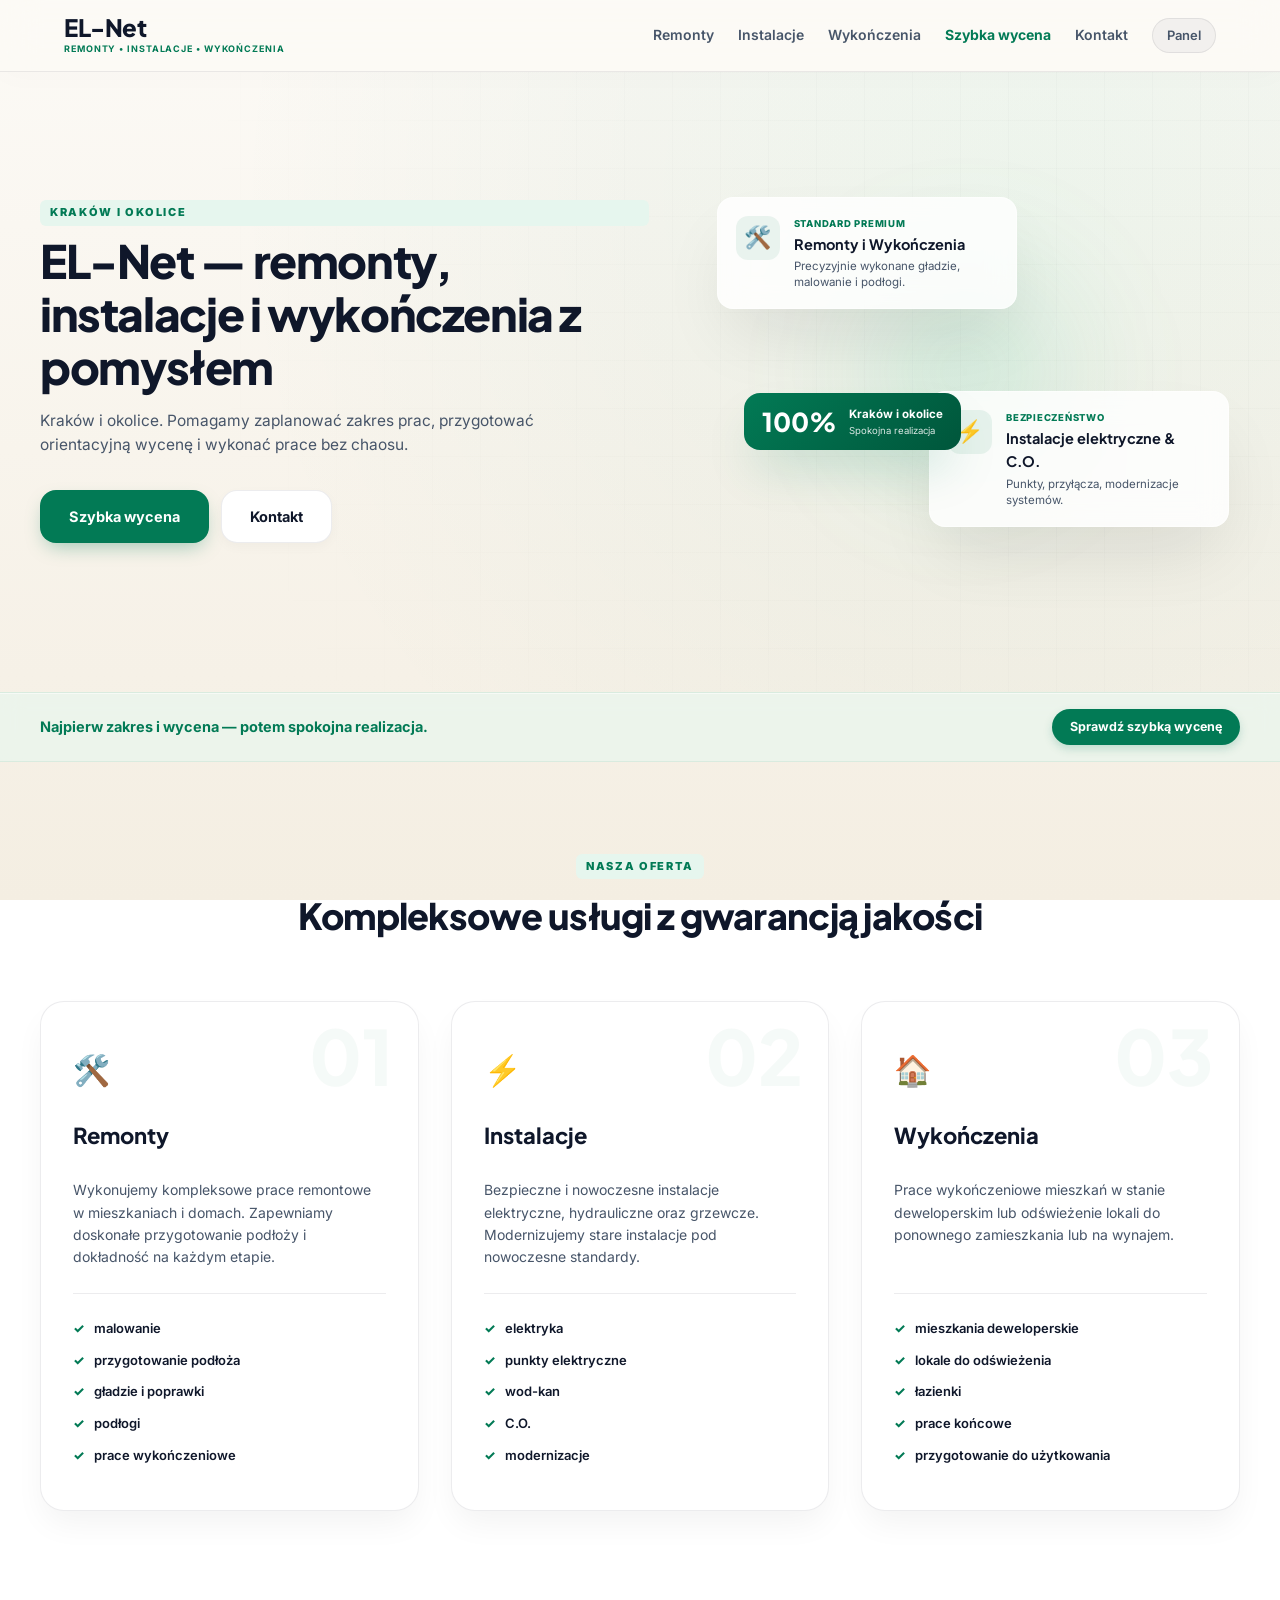
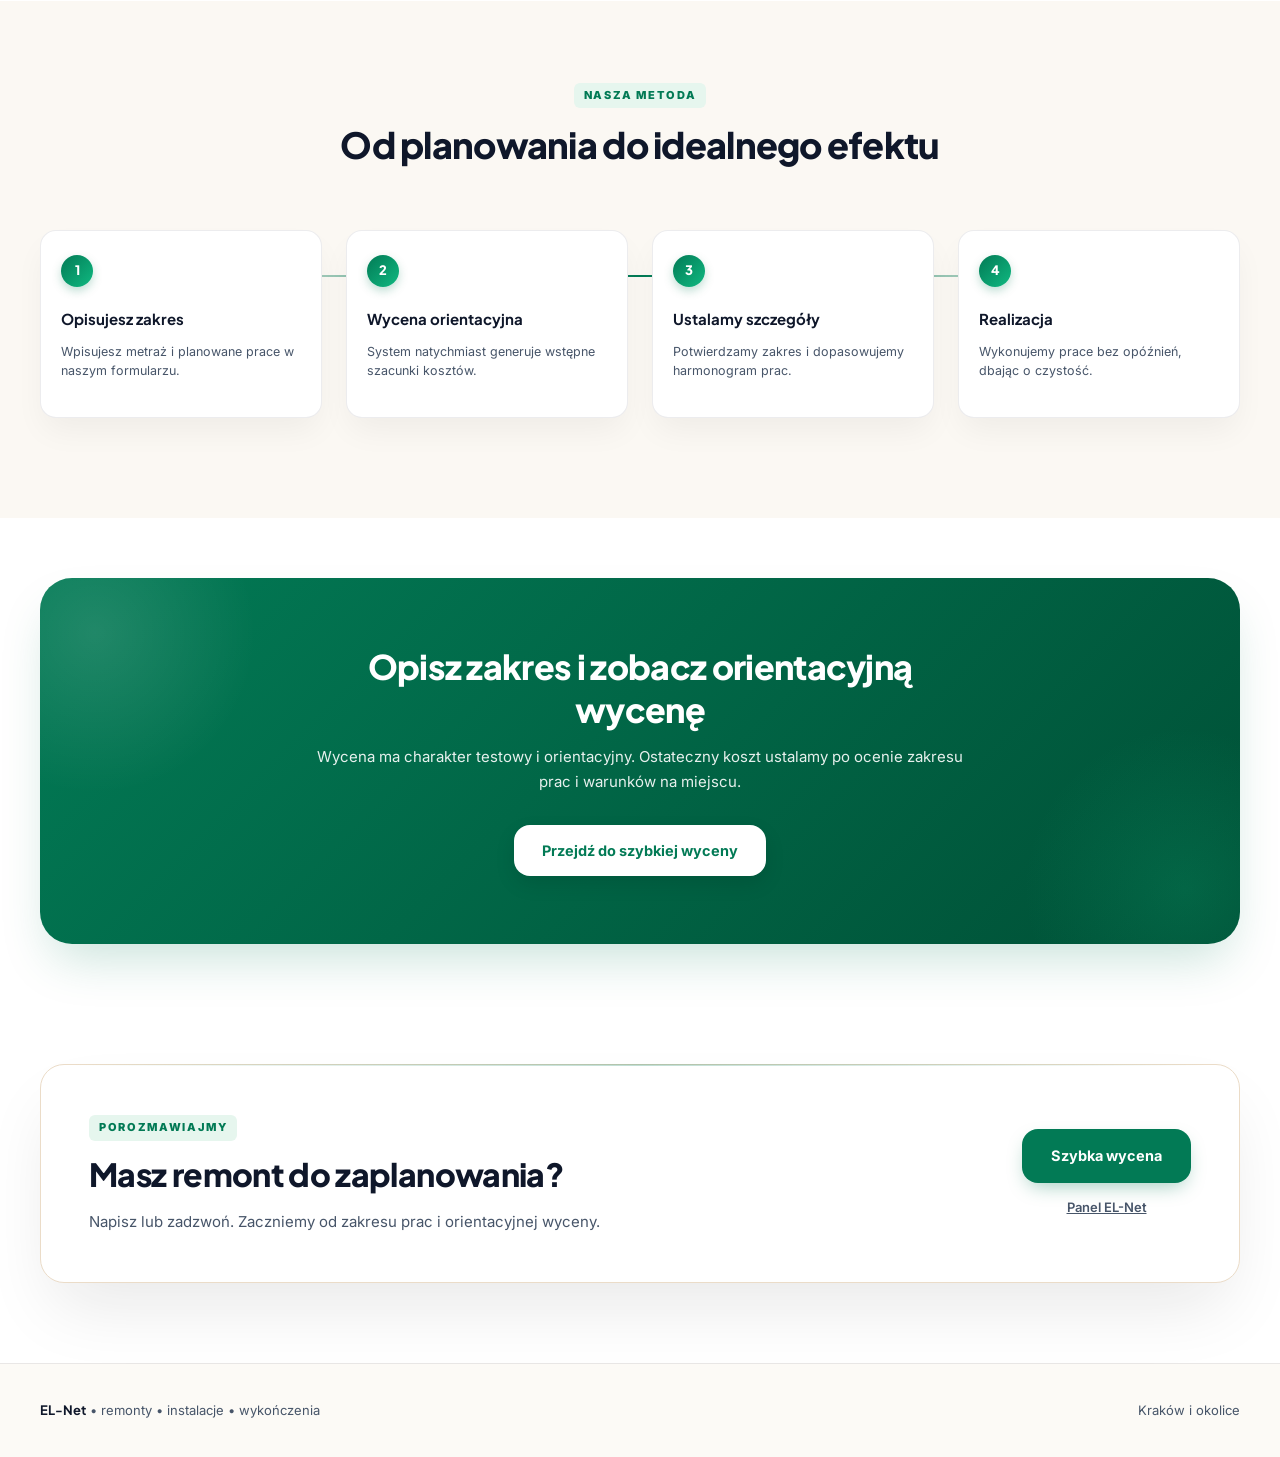
==== commit 98a5719b: "Add files via upload" ====
--- a/index.html
+++ b/index.html
@@ -3,137 +3,225 @@
 <head>
   <meta charset="utf-8" />
   <meta name="viewport" content="width=device-width, initial-scale=1" />
-  <title>EL-Net — remonty, instalacje i wykończenia</title>
-  <meta name="description" content="EL-Net — remonty, instalacje i wykończenia w Krakowie i okolicach. Szybka orientacyjna wycena robocizny bez materiałów." />
-  <link rel="stylesheet" href="styles.css?v=20260613-08" />
+  <title>EL-Net — remonty, instalacje i wykończenia w Krakowie</title>
+  <meta name="description" content="EL-Net — profesjonalne remonty, instalacje elektryczne i wykończenia wnętrz z pomysłem w Krakowie i okolicach. Sprawdź szybką, orientacyjną wycenę prac." />
+  <link rel="stylesheet" href="styles.css?v=20260614-02" />
 </head>
-<body>
-  <header class="topbar">
-    <a class="brand" href="index.html" aria-label="EL-Net strona główna">
-      <img src="logo.png" alt="EL-Net" />
-      <span><strong>EL-Net</strong><small>remonty · instalacje · wykończenia</small></span>
-    </a>
-    <nav class="nav" aria-label="Nawigacja">
-      <a href="#remonty">Remonty</a>
-      <a href="#instalacje">Instalacje</a>
-      <a href="#wykonczenia">Wykończenia</a>
-      <a class="nav-quote" href="szybka-wycena.html">Szybka wycena</a>
-      <a href="#kontakt">Kontakt</a>
-      <a class="nav-panel" href="panel/">Panel</a>
-    </nav>
+<body class="home-page">
+
+  <!-- 1. HEADER (Glassmorphism) -->
+  <header class="home-header">
+    <div class="home-header-container">
+      <a class="home-brand" href="index.html" aria-label="EL-Net strona główna">
+        <span class="home-brand-title">EL-Net</span>
+        <span class="home-brand-subtitle">remonty • instalacje • wykończenia</span>
+      </a>
+      <nav class="home-nav" aria-label="Nawigacja główna">
+        <a href="#remonty" class="home-nav-link">Remonty</a>
+        <a href="#instalacje" class="home-nav-link">Instalacje</a>
+        <a href="#wykonczenia" class="home-nav-link">Wykończenia</a>
+        <a href="szybka-wycena.html" class="home-nav-link home-nav-link-highlight">Szybka wycena</a>
+        <a href="#kontakt" class="home-nav-link">Kontakt</a>
+        <a href="panel/" class="home-nav-btn-panel">Panel</a>
+      </nav>
+    </div>
   </header>
 
   <main>
-    <section class="hero-pro">
-      <div class="hero-bg-lines" aria-hidden="true"></div>
-      <div class="hero-inner">
-        <p class="eyebrow">Kraków i okolice · robocizna bez materiałów</p>
-        <h1>Remonty, instalacje i wykończenia.</h1>
-        <p class="hero-lead">Bez zgadywania kosztów. Opisujesz zakres, sprawdzasz orientacyjną wycenę i dopiero wtedy ustalamy szczegóły prac.</p>
-        <div class="hero-actions">
-          <a class="btn btn-main" href="szybka-wycena.html">Zrób szybką wycenę</a>
-          <a class="btn btn-ghost" href="#remonty">Zobacz ofertę</a>
-        </div>
-        <div class="hero-steps" aria-label="Najważniejsze elementy oferty">
-          <span>Remonty</span>
-          <span>Instalacje</span>
-          <span>Wykończenia</span>
-          <span>Kosztorysy</span>
-        </div>
-      </div>
-    </section>
-
-    <section class="intro-strip">
-      <div>
-        <strong>Prosto:</strong> zakres prac, orientacyjna cena, ustalenia i realizacja.
-      </div>
-      <a href="szybka-wycena.html">Sprawdź szybką wycenę →</a>
-    </section>
-
-    <section class="offer-wrap" id="oferta">
-      <div class="section-title">
-        <p>Oferta</p>
-        <h2>Konkretny zakres prac — bez zbędnej grafiki.</h2>
-      </div>
-
-      <article class="service-row service-row-dark" id="remonty">
-        <div class="service-label"><span>01</span><strong>Remonty</strong></div>
-        <div class="service-content">
-          <h3>Prace remontowe dla mieszkań i lokali</h3>
-          <p>Malowanie, przygotowanie podłoża, prace ścienne, podłogi i poprawki wykończeniowe. Zakres ustalamy przed rozpoczęciem prac.</p>
-          <ul>
-            <li>malowanie i odświeżanie pomieszczeń</li>
-            <li>przygotowanie ścian i drobne naprawy</li>
-            <li>prace podłogowe i wykończeniowe</li>
-          </ul>
-        </div>
-      </article>
-
-      <article class="service-row" id="instalacje">
-        <div class="service-label"><span>02</span><strong>Instalacje</strong></div>
-        <div class="service-content">
-          <h3>Elektryka, wod-kan i C.O.</h3>
-          <p>Nowe punkty, modernizacje, przeróbki i przygotowanie instalacji pod dalsze prace wykończeniowe.</p>
-          <ul>
-            <li>punkty elektryczne, gniazda, oświetlenie</li>
-            <li>instalacje sanitarne i podłączenia</li>
-            <li>przeróbki pod łazienkę, kuchnię lub lokal</li>
-          </ul>
-        </div>
-      </article>
-
-      <article class="service-row" id="wykonczenia">
-        <div class="service-label"><span>03</span><strong>Wykończenia</strong></div>
-        <div class="service-content">
-          <h3>Wykończenia po deweloperze i odświeżenia</h3>
-          <p>Pomagamy zamknąć prace tak, żeby mieszkanie było gotowe do użytkowania albo kolejnego etapu inwestycji.</p>
-          <ul>
-            <li>mieszkania po deweloperze</li>
-            <li>lokale do odświeżenia</li>
-            <li>końcowe poprawki i detale</li>
-          </ul>
-        </div>
-      </article>
-    </section>
-
-    <section class="quote-band" id="szybka-wycena">
-      <div>
-        <p>Szybka wycena</p>
-        <h2>Opisz prace i zobacz orientacyjny koszt robocizny.</h2>
-        <span>Wynik jest orientacyjny i nie obejmuje materiałów. Ostateczną wycenę potwierdzamy po sprawdzeniu zakresu.</span>
-      </div>
-      <a class="btn btn-light" href="szybka-wycena.html">Przejdź do szybkiej wyceny</a>
-    </section>
-
-    <section class="process" id="proces">
-      <div class="section-title compact">
-        <p>Jak pracujemy</p>
-        <h2>Od opisu do realizacji</h2>
-      </div>
-      <ol class="process-line">
-        <li><span>1</span><strong>Opisujesz zakres</strong><small>mieszkanie, metraż, rodzaj prac</small></li>
-        <li><span>2</span><strong>Sprawdzamy wycenę</strong><small>orientacyjny koszt robocizny</small></li>
-        <li><span>3</span><strong>Ustalamy szczegóły</strong><small>zakres, terminy, warunki</small></li>
-        <li><span>4</span><strong>Realizujemy prace</strong><small>porządek i kontrola kosztów</small></li>
-      </ol>
-    </section>
-
-    <section class="contact" id="kontakt">
-      <div>
-        <p>Kontakt</p>
-        <h2>Masz remont do zaplanowania?</h2>
-        <span>Napisz, co chcesz zrobić. Najpierw ustalimy zakres i orientacyjną cenę robocizny.</span>
-      </div>
-      <div class="contact-actions">
-        <a class="btn btn-main" href="szybka-wycena.html">Szybka wycena</a>
-        <a class="btn btn-ghost" href="tel:">Zadzwoń</a>
+    <!-- 2. HERO (Kompozycja przestrzenna z pływającymi kartami) -->
+    <section class="home-hero">
+      <div class="home-hero-container">
+        <div class="home-hero-content">
+          <span class="home-section-tag">Kraków i okolice</span>
+          <h1 class="home-hero-title">EL-Net — remonty, instalacje i wykończenia z pomysłem</h1>
+          <p class="home-hero-subtitle">Kraków i okolice. Pomagamy zaplanować zakres prac, przygotować orientacyjną wycenę i wykonać prace bez chaosu.</p>
+          <div class="home-hero-actions">
+            <a href="szybka-wycena.html" class="home-btn home-btn-primary">Szybka wycena</a>
+            <a href="#kontakt" class="home-btn home-btn-secondary">Kontakt</a>
+          </div>
+        </div>
+        <div class="home-hero-scene">
+          <div class="home-hero-glow"></div>
+          
+          <!-- Pływająca Karta 1: Remonty -->
+          <div class="home-scene-card home-card-float1" style="z-index: 3;">
+            <div class="home-scene-icon">🛠️</div>
+            <div class="home-scene-body">
+              <span class="home-scene-tag-small">Standard Premium</span>
+              <span class="home-scene-title">Remonty i Wykończenia</span>
+              <span class="home-scene-desc">Precyzyjnie wykonane gładzie, malowanie i podłogi.</span>
+            </div>
+          </div>
+
+          <!-- Pływająca Karta 2: Instalacje -->
+          <div class="home-scene-card home-card-float2" style="z-index: 2;">
+            <div class="home-scene-icon">⚡</div>
+            <div class="home-scene-body">
+              <span class="home-scene-tag-small">Bezpieczeństwo</span>
+              <span class="home-scene-title">Instalacje elektryczne & C.O.</span>
+              <span class="home-scene-desc">Punkty, przyłącza, modernizacje systemów.</span>
+            </div>
+          </div>
+
+          <!-- Pływająca Karta 3: Lokalizacja / Badge -->
+          <div class="home-scene-badge home-card-float3" style="z-index: 4;">
+            <span class="home-badge-number">100%</span>
+            <div class="home-badge-text">
+              <strong>Kraków i okolice</strong>
+              <small>Spokojna realizacja</small>
+            </div>
+          </div>
+        </div>
+      </div>
+    </section>
+
+    <!-- 3. PAS WYRÓŻNIAJĄCY -->
+    <section class="home-highlight">
+      <div class="home-highlight-container">
+        <span class="home-highlight-text">Najpierw zakres i wycena — potem spokojna realizacja.</span>
+        <a href="szybka-wycena.html" class="home-highlight-btn">Sprawdź szybką wycenę</a>
+      </div>
+    </section>
+
+    <!-- 4. SEKCJE USŁUG (Trójwymiarowe Karty) -->
+    <section class="home-services" id="uslugi">
+      <div class="home-services-container">
+        <div class="home-services-intro">
+          <span class="home-section-tag">Nasza oferta</span>
+          <h2 class="home-services-main-title">Kompleksowe usługi z gwarancją jakości</h2>
+        </div>
+
+        <div class="home-services-grid">
+          <!-- Karta 1: Remonty -->
+          <article class="home-service-card-3d" id="remonty">
+            <span class="home-service-card-3d-num">01</span>
+            <div class="home-service-card-3d-icon">🛠️</div>
+            <h3 class="home-service-card-3d-title">Remonty</h3>
+            <p class="home-service-card-3d-desc">Wykonujemy kompleksowe prace remontowe w mieszkaniach i domach. Zapewniamy doskonałe przygotowanie podłoży i dokładność na każdym etapie.</p>
+            <ul class="home-service-card-3d-list">
+              <li>malowanie</li>
+              <li>przygotowanie podłoża</li>
+              <li>gładzie i poprawki</li>
+              <li>podłogi</li>
+              <li>prace wykończeniowe</li>
+            </ul>
+          </article>
+
+          <!-- Karta 2: Instalacje -->
+          <article class="home-service-card-3d" id="instalacje">
+            <span class="home-service-card-3d-num">02</span>
+            <div class="home-service-card-3d-icon">⚡</div>
+            <h3 class="home-service-card-3d-title">Instalacje</h3>
+            <p class="home-service-card-3d-desc">Bezpieczne i nowoczesne instalacje elektryczne, hydrauliczne oraz grzewcze. Modernizujemy stare instalacje pod nowoczesne standardy.</p>
+            <ul class="home-service-card-3d-list">
+              <li>elektryka</li>
+              <li>punkty elektryczne</li>
+              <li>wod-kan</li>
+              <li>C.O.</li>
+              <li>modernizacje</li>
+            </ul>
+          </article>
+
+          <!-- Karta 3: Wykończenia -->
+          <article class="home-service-card-3d" id="wykonczenia">
+            <span class="home-service-card-3d-num">03</span>
+            <div class="home-service-card-3d-icon">🏠</div>
+            <h3 class="home-service-card-3d-title">Wykończenia</h3>
+            <p class="home-service-card-3d-desc">Prace wykończeniowe mieszkań w stanie deweloperskim lub odświeżenie lokali do ponownego zamieszkania lub na wynajem.</p>
+            <ul class="home-service-card-3d-list">
+              <li>mieszkania deweloperskie</li>
+              <li>lokale do odświeżenia</li>
+              <li>łazienki</li>
+              <li>prace końcowe</li>
+              <li>przygotowanie do użytkowania</li>
+            </ul>
+          </article>
+        </div>
+      </div>
+    </section>
+
+    <!-- 5. SEKCJA "JAK PRACUJEMY" (Graficzny Timeline) -->
+    <section class="home-process">
+      <div class="home-services-container">
+        <div class="home-services-intro">
+          <span class="home-section-tag">Nasza Metoda</span>
+          <h2 class="home-services-main-title">Od planowania do idealnego efektu</h2>
+        </div>
+
+        <div class="home-process-timeline">
+          <!-- Krok 1 -->
+          <div class="home-process-card-3d">
+            <div class="home-process-card-num-circle">1</div>
+            <h4 class="home-process-card-title">Opisujesz zakres</h4>
+            <p class="home-process-card-desc">Wpisujesz metraż i planowane prace w naszym formularzu.</p>
+          </div>
+
+          <!-- Krok 2 -->
+          <div class="home-process-card-3d">
+            <div class="home-process-card-num-circle">2</div>
+            <h4 class="home-process-card-title">Wycena orientacyjna</h4>
+            <p class="home-process-card-desc">System natychmiast generuje wstępne szacunki kosztów.</p>
+          </div>
+
+          <!-- Krok 3 -->
+          <div class="home-process-card-3d">
+            <div class="home-process-card-num-circle">3</div>
+            <h4 class="home-process-card-title">Ustalamy szczegóły</h4>
+            <p class="home-process-card-desc">Potwierdzamy zakres i dopasowujemy harmonogram prac.</p>
+          </div>
+
+          <!-- Krok 4 -->
+          <div class="home-process-card-3d">
+            <div class="home-process-card-num-circle">4</div>
+            <h4 class="home-process-card-title">Realizacja</h4>
+            <p class="home-process-card-desc">Wykonujemy prace bez opóźnień, dbając o czystość.</p>
+          </div>
+        </div>
+      </div>
+    </section>
+
+    <!-- 6. SEKCJA SZYBKA WYCENA (CTA 3D) -->
+    <section class="home-cta">
+      <div class="home-cta-container">
+        <div class="home-cta-box-3d">
+          <div class="home-cta-box-card">
+            <h2 class="home-cta-title">Opisz zakres i zobacz orientacyjną wycenę</h2>
+            <p class="home-cta-description">Wycena ma charakter testowy i orientacyjny. Ostateczny koszt ustalamy po ocenie zakresu prac i warunków na miejscu.</p>
+            <a href="szybka-wycena.html" class="home-btn home-btn-cta">Przejdź do szybkiej wyceny</a>
+          </div>
+        </div>
+      </div>
+    </section>
+
+    <!-- 7. KONTAKT -->
+    <section class="home-contact" id="kontakt">
+      <div class="home-contact-container">
+        <div class="home-contact-box">
+          <div class="home-contact-content">
+            <span class="home-section-tag">Porozmawiajmy</span>
+            <h2 class="home-contact-title">Masz remont do zaplanowania?</h2>
+            <p class="home-contact-text">Napisz lub zadzwoń. Zaczniemy od zakresu prac i orientacyjnej wyceny.</p>
+          </div>
+          <div class="home-contact-actions">
+            <a href="szybka-wycena.html" class="home-btn home-btn-primary">Szybka wycena</a>
+            <a href="panel/" class="home-contact-tech-link">Panel EL-Net</a>
+          </div>
+        </div>
       </div>
     </section>
   </main>
 
-  <footer class="footer">
-    <span>EL-Net · Kraków i okolice</span>
-    <a href="panel/">Panel EL-Net</a>
+  <!-- 8. STOPKA -->
+  <footer class="home-footer">
+    <div class="home-footer-container">
+      <div class="home-footer-logo">
+        <strong>EL-Net</strong> • remonty • instalacje • wykończenia
+      </div>
+      <div class="home-footer-location">
+        Kraków i okolice
+      </div>
+    </div>
   </footer>
+
 </body>
 </html>
--- a/styles.css
+++ b/styles.css
@@ -1,21 +1,1821 @@
-:root{
-  --ink:#0e1b2f;
-  --muted:#526174;
-  --green:#087d59;
-  --green2:#0aa373;
-  --cream:#f3eee4;
-  --paper:#fffdf8;
-  --line:#ded8cd;
-  --dark:#0d1f2e;
-  --shadow:0 22px 55px rgba(15,28,44,.12);
-  --radius:26px;
-}
-*{box-sizing:border-box}
-html{scroll-behavior:smooth}
-body{margin:0;background:var(--cream);color:var(--ink);font-family:Inter,Segoe UI,Arial,sans-serif;line-height:1.55;overflow-x:hidden}
-a{color:inherit;text-decoration:none}
-.topbar{position:sticky;top:0;z-index:20;display:flex;align-items:center;justify-content:space-between;gap:28px;max-width:1180px;margin:14px auto 0;padding:12px 16px;background:rgba(255,253,248,.92);border:1px solid var(--line);border-radius:22px;box-shadow:0 12px 36px rgba(19,32,48,.08);backdrop-filter:blur(10px)}
-.brand{display:flex;align-items:center;gap:12px;min-width:220px}.brand img{width:42px;height:42px;object-fit:contain;border:1px solid var(--line);border-radius:14px;background:#fff}.brand strong{display:block;font-size:17px}.brand small{display:block;color:var(--muted);font-size:12px;margin-top:2px}.nav{display:flex;align-items:center;gap:22px;font-size:14px;font-weight:800}.nav a{white-space:nowrap}.nav a:hover{color:var(--green)}.nav-quote{color:var(--green)!important}.nav-panel{padding:9px 14px;border:1px solid var(--line);border-radius:999px;background:#efe5d7;color:var(--ink)!important}
-.hero-pro{position:relative;max-width:1180px;margin:42px auto 0;padding:76px 56px 70px;border-radius:38px;background:linear-gradient(135deg,#fffaf0 0%,#f0eadf 55%,#e9efe7 100%);box-shadow:var(--shadow);overflow:hidden}.hero-bg-lines{position:absolute;inset:0;background:linear-gradient(90deg,rgba(8,125,89,.08) 1px,transparent 1px),linear-gradient(rgba(8,125,89,.06) 1px,transparent 1px);background-size:72px 72px;mask-image:linear-gradient(90deg,transparent 0%,#000 45%,#000 100%);opacity:.65}.hero-inner{position:relative;max-width:760px}.eyebrow,.section-title p,.quote-band p,.contact p{display:inline-flex;margin:0 0 18px;padding:9px 14px;border-radius:999px;background:#d8f5e5;color:#006947;text-transform:uppercase;letter-spacing:.14em;font-weight:900;font-size:12px}.hero-pro h1{margin:0;max-width:720px;font-size:clamp(48px,7vw,104px);line-height:.92;letter-spacing:-.07em}.hero-lead{max-width:620px;margin:26px 0 0;color:#26364a;font-size:19px}.hero-actions{display:flex;gap:14px;flex-wrap:wrap;margin-top:30px}.btn{display:inline-flex;align-items:center;justify-content:center;min-height:48px;padding:0 24px;border-radius:999px;border:1px solid transparent;font-weight:900;cursor:pointer}.btn-main,.btn-primary{background:linear-gradient(135deg,var(--green),var(--green2));color:#fff;box-shadow:0 16px 34px rgba(8,125,89,.23)}.btn-ghost,.btn-secondary{background:#fff;color:var(--ink);border-color:var(--line);box-shadow:0 10px 24px rgba(16,30,45,.07)}.hero-steps{display:flex;gap:10px;flex-wrap:wrap;margin-top:26px}.hero-steps span{padding:8px 12px;background:#fff;border:1px solid var(--line);border-radius:12px;font-weight:900;color:#006947;font-size:12px}.intro-strip{max-width:1180px;margin:24px auto 0;display:flex;justify-content:space-between;gap:20px;align-items:center;padding:18px 24px;border-radius:20px;background:var(--dark);color:#fff}.intro-strip a{color:#7de5bb;font-weight:900}.offer-wrap,.process,.contact{max-width:1180px;margin:90px auto 0}.section-title{display:grid;grid-template-columns:280px 1fr;gap:40px;align-items:end;margin-bottom:24px}.section-title h2{margin:0;font-size:clamp(34px,4vw,58px);line-height:1;letter-spacing:-.045em}.section-title.compact{display:block;text-align:center}.service-row{display:grid;grid-template-columns:280px 1fr;gap:0;margin-top:18px;border-radius:28px;overflow:hidden;background:var(--paper);border:1px solid var(--line);box-shadow:0 18px 40px rgba(19,32,48,.07)}.service-row-dark .service-label{background:var(--dark);color:#fff}.service-label{display:flex;flex-direction:column;justify-content:space-between;gap:80px;padding:34px;background:#e6eee5;color:var(--ink)}.service-label span{font-weight:900;color:var(--green)}.service-label strong{font-size:30px;line-height:1;letter-spacing:-.04em}.service-content{padding:34px 42px}.service-content h3{margin:0 0 10px;font-size:30px;letter-spacing:-.035em}.service-content p{margin:0 0 18px;color:var(--muted);max-width:720px}.service-content ul{display:grid;grid-template-columns:repeat(3,minmax(0,1fr));gap:12px;margin:0;padding:0;list-style:none}.service-content li{padding:12px 14px;border-radius:16px;background:#f4f0e8;border:1px solid var(--line);font-weight:800;color:#26364a}.quote-band{max-width:1180px;margin:90px auto 0;display:flex;align-items:center;justify-content:space-between;gap:36px;padding:44px;border-radius:32px;background:linear-gradient(135deg,#087d59,#0b9c70);color:#fff;box-shadow:0 24px 60px rgba(8,125,89,.24)}.quote-band p{background:rgba(255,255,255,.16);color:#eafff5}.quote-band h2{margin:0;font-size:clamp(32px,4vw,56px);line-height:1;letter-spacing:-.045em}.quote-band span{display:block;max-width:720px;margin-top:16px;color:#e8fff4}.btn-light{background:#fff;color:#087d59;white-space:nowrap}.process-line{position:relative;display:grid;grid-template-columns:repeat(4,1fr);gap:16px;margin:28px 0 0;padding:0;list-style:none}.process-line li{padding:24px;border-radius:24px;background:#fff;border:1px solid var(--line);box-shadow:0 14px 30px rgba(16,30,45,.06)}.process-line span{display:inline-flex;width:34px;height:34px;border-radius:50%;align-items:center;justify-content:center;background:#d8f5e5;color:#006947;font-weight:900}.process-line strong{display:block;margin-top:16px}.process-line small{display:block;margin-top:8px;color:var(--muted)}.contact{display:flex;align-items:center;justify-content:space-between;gap:30px;padding:46px;border-radius:32px;background:var(--paper);border:1px solid var(--line);box-shadow:var(--shadow)}.contact h2{margin:0;font-size:clamp(34px,4vw,56px);line-height:1}.contact span{display:block;max-width:650px;margin-top:12px;color:var(--muted)}.contact-actions{display:flex;gap:12px;flex-wrap:wrap}.footer{max-width:1180px;margin:42px auto 28px;display:flex;justify-content:space-between;color:var(--muted);font-size:14px}
-.site-shell{max-width:1180px;margin:0 auto;padding:28px}.back-link{display:inline-flex;margin-bottom:20px;font-weight:900;color:var(--green)}.quote-header{display:flex;justify-content:space-between;gap:20px;align-items:flex-start;margin:10px 0 28px}.brand-label{margin:0 0 8px;color:var(--green);text-transform:uppercase;font-weight:900;letter-spacing:.16em}.quote-title{margin:0;font-size:clamp(38px,6vw,72px);line-height:.96;letter-spacing:-.06em}.quote-description{max-width:700px;color:var(--muted)}.panel-link--small{padding:10px 16px;background:#fff;border:1px solid var(--line);border-radius:999px;font-weight:900;white-space:nowrap}.quote-main{display:grid;grid-template-columns:minmax(320px,420px) 1fr;gap:28px}.quote-card,.quote-result{background:#fff;border:1px solid var(--line);border-radius:28px;box-shadow:var(--shadow);padding:28px}.quote-highlight,.quote-clarification,.quote-assumptions,.quote-message{display:block;padding:14px 16px;border-radius:18px;background:#e9fff4;color:#075c43;font-weight:800;margin-bottom:18px}.card-label{display:block;color:var(--green);font-weight:900;letter-spacing:.14em;margin-bottom:10px}textarea,input{width:100%;border:1px solid var(--line);border-radius:16px;padding:14px 16px;font:inherit;background:#fff;color:var(--ink)}textarea{resize:vertical}.quote-fields{display:grid;grid-template-columns:1fr 1fr;gap:12px;margin-top:12px}.quote-actions{display:flex;gap:12px;flex-wrap:wrap;margin-top:16px}.quote-helper,.quote-note{color:var(--muted)}.quote-result h2{margin:0 0 8px;font-size:34px}.quote-table-wrapper{overflow:auto}.quote-table{width:100%;border-collapse:collapse}.quote-table th,.quote-table td{padding:15px;text-align:left;border-bottom:1px solid var(--line)}.quote-table th{background:#f6f2eb}.quote-total{display:flex;justify-content:space-between;gap:20px;margin-top:20px;padding:18px 20px;border-radius:18px;background:#e9fff4;font-weight:900;font-size:20px}.quote-message-error{background:#fff0f0;color:#a51b1b}.quote-message-success{background:#d9ffe9;color:#075c43}
-@media(max-width:900px){.topbar{position:static;margin:0;border-radius:0;flex-direction:column;align-items:flex-start}.nav{width:100%;overflow:auto;gap:14px}.hero-pro{margin:0;border-radius:0;padding:52px 22px}.intro-strip,.quote-band,.contact{border-radius:0;flex-direction:column;align-items:flex-start}.section-title,.service-row,.quote-main{grid-template-columns:1fr}.offer-wrap,.process,.contact{margin-top:56px}.service-label{gap:24px}.service-content ul,.process-line{grid-template-columns:1fr}.quote-fields{grid-template-columns:1fr}.footer{padding:0 18px;flex-direction:column;gap:8px}}
+@import url('https://fonts.googleapis.com/css2?family=Inter:wght@400;500;600;700&family=Plus+Jakarta+Sans:wght@500;600;700;800&display=swap');
+
+/* ==========================================================================
+   LEGACY / GLOBAL CSS & VARIABLES (Used by szybka-wycena.html and others)
+   Do NOT delete or rename.
+   ========================================================================== */
+:root {
+  --ink: #0e1b2f;
+  --muted: #526174;
+  --green: #087d59;
+  --green2: #0aa373;
+  --cream: #f3eee4;
+  --paper: #fffdf8;
+  --line: #ded8cd;
+  --dark: #0d1f2e;
+  --shadow: 0 22px 55px rgba(15, 28, 44, .12);
+  --radius: 26px;
+}
+
+* {
+  box-sizing: border-box;
+}
+
+html {
+  scroll-behavior: smooth;
+}
+
+body {
+  margin: 0;
+  background: var(--cream);
+  color: var(--ink);
+  font-family: Inter, Segoe UI, Arial, sans-serif;
+  line-height: 1.55;
+  overflow-x: hidden;
+}
+
+a {
+  color: inherit;
+  text-decoration: none;
+}
+
+/* Base buttons used by legacy elements and szybka-wycena */
+.btn {
+  display: inline-flex;
+  align-items: center;
+  justify-content: center;
+  min-height: 48px;
+  padding: 0 24px;
+  border-radius: 999px;
+  border: 1px solid transparent;
+  font-weight: 900;
+  cursor: pointer;
+  transition: all 0.2s ease;
+}
+
+.btn-main,
+.btn-primary {
+  background: linear-gradient(135deg, var(--green), var(--green2));
+  color: #fff;
+  box-shadow: 0 16px 34px rgba(8, 125, 89, .23);
+}
+
+.btn-ghost,
+.btn-secondary {
+  background: #fff;
+  color: var(--ink);
+  border-color: var(--line);
+  box-shadow: 0 10px 24px rgba(16, 30, 45, .07);
+}
+
+.btn-light {
+  background: #fff;
+  color: #087d59;
+  white-space: nowrap;
+}
+
+/* Original topbar navigation classes (kept for safety) */
+.topbar {
+  position: sticky;
+  top: 0;
+  z-index: 20;
+  display: flex;
+  align-items: center;
+  justify-content: space-between;
+  gap: 28px;
+  max-width: 1180px;
+  margin: 14px auto 0;
+  padding: 12px 16px;
+  background: rgba(255, 253, 248, .92);
+  border: 1px solid var(--line);
+  border-radius: 22px;
+  box-shadow: 0 12px 36px rgba(19, 32, 48, .08);
+  backdrop-filter: blur(10px);
+}
+
+.brand {
+  display: flex;
+  align-items: center;
+  gap: 12px;
+  min-width: 220px;
+}
+
+.brand img {
+  width: 42px;
+  height: 42px;
+  object-fit: contain;
+  border: 1px solid var(--line);
+  border-radius: 14px;
+  background: #fff;
+}
+
+.brand strong {
+  display: block;
+  font-size: 17px;
+}
+
+.brand small {
+  display: block;
+  color: var(--muted);
+  font-size: 12px;
+  margin-top: 2px;
+}
+
+.nav {
+  display: flex;
+  align-items: center;
+  gap: 22px;
+  font-size: 14px;
+  font-weight: 800;
+}
+
+.nav a {
+  white-space: nowrap;
+}
+
+.nav a:hover {
+  color: var(--green);
+}
+
+.nav-quote {
+  color: var(--green) !important;
+}
+
+.nav-panel {
+  padding: 9px 14px;
+  border: 1px solid var(--line);
+  border-radius: 999px;
+  background: #efe5d7;
+  color: var(--ink) !important;
+}
+
+/* Original home elements (kept for safety and backward compatibility) */
+.hero-pro {
+  position: relative;
+  max-width: 1180px;
+  margin: 42px auto 0;
+  padding: 76px 56px 70px;
+  border-radius: 38px;
+  background: linear-gradient(135deg, #fffaf0 0%, #f0eadf 55%, #e9efe7 100%);
+  box-shadow: var(--shadow);
+  overflow: hidden;
+}
+
+.hero-bg-lines {
+  position: absolute;
+  inset: 0;
+  background: linear-gradient(90deg, rgba(8, 125, 89, .08) 1px, transparent 1px), linear-gradient(rgba(8, 125, 89, .06) 1px, transparent 1px);
+  background-size: 72px 72px;
+  mask-image: linear-gradient(90deg, transparent 0%, #000 45%, #000 100%);
+  opacity: .65;
+}
+
+.hero-inner {
+  position: relative;
+  max-width: 760px;
+}
+
+.eyebrow,
+.section-title p,
+.quote-band p,
+.contact p {
+  display: inline-flex;
+  margin: 0 0 18px;
+  padding: 9px 14px;
+  border-radius: 999px;
+  background: #d8f5e5;
+  color: #006947;
+  text-transform: uppercase;
+  letter-spacing: .14em;
+  font-weight: 900;
+  font-size: 12px;
+}
+
+.hero-pro h1 {
+  margin: 0;
+  max-width: 720px;
+  font-size: clamp(48px, 7vw, 104px);
+  line-height: .92;
+  letter-spacing: -.07em;
+}
+
+.hero-lead {
+  max-width: 620px;
+  margin: 26px 0 0;
+  color: #26364a;
+  font-size: 19px;
+}
+
+.hero-actions {
+  display: flex;
+  gap: 14px;
+  flex-wrap: wrap;
+  margin-top: 30px;
+}
+
+.hero-steps {
+  display: flex;
+  gap: 10px;
+  flex-wrap: wrap;
+  margin-top: 26px;
+}
+
+.hero-steps span {
+  padding: 8px 12px;
+  background: #fff;
+  border: 1px solid var(--line);
+  border-radius: 12px;
+  font-weight: 900;
+  color: #006947;
+  font-size: 12px;
+}
+
+.intro-strip {
+  max-width: 1180px;
+  margin: 24px auto 0;
+  display: flex;
+  justify-content: space-between;
+  gap: 20px;
+  align-items: center;
+  padding: 18px 24px;
+  border-radius: 20px;
+  background: var(--dark);
+  color: #fff;
+}
+
+.intro-strip a {
+  color: #7de5bb;
+  font-weight: 900;
+}
+
+.offer-wrap,
+.process,
+.contact {
+  max-width: 1180px;
+  margin: 90px auto 0;
+}
+
+.section-title {
+  display: grid;
+  grid-template-columns: 280px 1fr;
+  gap: 40px;
+  align-items: end;
+  margin-bottom: 24px;
+}
+
+.section-title h2 {
+  margin: 0;
+  font-size: clamp(34px, 4vw, 58px);
+  line-height: 1;
+  letter-spacing: -.045em;
+}
+
+.section-title.compact {
+  display: block;
+  text-align: center;
+}
+
+.service-row {
+  display: grid;
+  grid-template-columns: 280px 1fr;
+  gap: 0;
+  margin-top: 18px;
+  border-radius: 28px;
+  overflow: hidden;
+  background: var(--paper);
+  border: 1px solid var(--line);
+  box-shadow: 0 18px 40px rgba(19, 32, 48, .07);
+}
+
+.service-row-dark .service-label {
+  background: var(--dark);
+  color: #fff;
+}
+
+.service-label {
+  display: flex;
+  flex-direction: column;
+  justify-content: space-between;
+  gap: 80px;
+  padding: 34px;
+  background: #e6eee5;
+  color: var(--ink);
+}
+
+.service-label span {
+  font-weight: 900;
+  color: var(--green);
+}
+
+.service-label strong {
+  font-size: 30px;
+  line-height: 1;
+  letter-spacing: -.04em;
+}
+
+.service-content {
+  padding: 34px 42px;
+}
+
+.service-content h3 {
+  margin: 0 0 10px;
+  font-size: 30px;
+  letter-spacing: -.035em;
+}
+
+.service-content p {
+  margin: 0 0 18px;
+  color: var(--muted);
+  max-width: 720px;
+}
+
+.service-content ul {
+  display: grid;
+  grid-template-columns: repeat(3, minmax(0, 1fr));
+  gap: 12px;
+  margin: 0;
+  padding: 0;
+  list-style: none;
+}
+
+.service-content li {
+  padding: 12px 14px;
+  border-radius: 16px;
+  background: #f4f0e8;
+  border: 1px solid var(--line);
+  font-weight: 800;
+  color: #26364a;
+}
+
+.quote-band {
+  max-width: 1180px;
+  margin: 90px auto 0;
+  display: flex;
+  align-items: center;
+  justify-content: space-between;
+  gap: 36px;
+  padding: 44px;
+  border-radius: 32px;
+  background: linear-gradient(135deg, #087d59, #0b9c70);
+  color: #fff;
+  box-shadow: 0 24px 60px rgba(8, 125, 89, .24);
+}
+
+.quote-band p {
+  background: rgba(255, 255, 255, .16);
+  color: #eafff5;
+}
+
+.quote-band h2 {
+  margin: 0;
+  font-size: clamp(32px, 4vw, 56px);
+  line-height: 1;
+  letter-spacing: -.045em;
+}
+
+.quote-band span {
+  display: block;
+  max-width: 720px;
+  margin-top: 16px;
+  color: #e8fff4;
+}
+
+.process-line {
+  position: relative;
+  display: grid;
+  grid-template-columns: repeat(4, 1fr);
+  gap: 16px;
+  margin: 28px 0 0;
+  padding: 0;
+  list-style: none;
+}
+
+.process-line li {
+  padding: 24px;
+  border-radius: 24px;
+  background: #fff;
+  border: 1px solid var(--line);
+  box-shadow: 0 14px 30px rgba(16, 30, 45, .06);
+}
+
+.process-line span {
+  display: inline-flex;
+  width: 34px;
+  height: 34px;
+  border-radius: 50%;
+  align-items: center;
+  justify-content: center;
+  background: #d8f5e5;
+  color: #006947;
+  font-weight: 900;
+}
+
+.process-line strong {
+  display: block;
+  margin-top: 16px;
+}
+
+.process-line small {
+  display: block;
+  margin-top: 8px;
+  color: var(--muted);
+}
+
+.contact {
+  display: flex;
+  align-items: center;
+  justify-content: space-between;
+  gap: 30px;
+  padding: 46px;
+  border-radius: 32px;
+  background: var(--paper);
+  border: 1px solid var(--line);
+  box-shadow: var(--shadow);
+}
+
+.contact h2 {
+  margin: 0;
+  font-size: clamp(34px, 4vw, 56px);
+  line-height: 1;
+}
+
+.contact span {
+  display: block;
+  max-width: 650px;
+  margin-top: 12px;
+  color: var(--muted);
+}
+
+.contact-actions {
+  display: flex;
+  gap: 12px;
+  flex-wrap: wrap;
+}
+
+.footer {
+  max-width: 1180px;
+  margin: 42px auto 28px;
+  display: flex;
+  justify-content: space-between;
+  color: var(--muted);
+  font-size: 14px;
+}
+
+/* ==========================================================================
+   CSS CLASSES FOR szybka-wycena.html (CRITICAL - DO NOT MODIFY OR DELETE)
+   ========================================================================== */
+.site-shell {
+  max-width: 1180px;
+  margin: 0 auto;
+  padding: 28px;
+}
+
+.back-link {
+  display: inline-flex;
+  margin-bottom: 20px;
+  font-weight: 900;
+  color: var(--green);
+}
+
+.quote-header {
+  display: flex;
+  justify-content: space-between;
+  gap: 20px;
+  align-items: flex-start;
+  margin: 10px 0 28px;
+}
+
+.brand-label {
+  margin: 0 0 8px;
+  color: var(--green);
+  text-transform: uppercase;
+  font-weight: 900;
+  letter-spacing: .16em;
+}
+
+.quote-title {
+  margin: 0;
+  font-size: clamp(38px, 6vw, 72px);
+  line-height: .96;
+  letter-spacing: -.06em;
+}
+
+.quote-description {
+  max-width: 700px;
+  color: var(--muted);
+}
+
+.panel-link--small {
+  padding: 10px 16px;
+  background: #fff;
+  border: 1px solid var(--line);
+  border-radius: 999px;
+  font-weight: 900;
+  white-space: nowrap;
+}
+
+.quote-main {
+  display: grid;
+  grid-template-columns: minmax(380px, 460px) minmax(0, 1fr);
+  gap: 32px;
+  align-items: start;
+}
+
+.quote-card,
+.quote-result {
+  background: #fff;
+  border: 1px solid var(--line);
+  border-radius: 28px;
+  box-shadow: var(--shadow);
+  padding: 28px;
+}
+
+.quote-highlight,
+.quote-clarification,
+.quote-assumptions,
+.quote-message {
+  display: block;
+  padding: 14px 16px;
+  border-radius: 18px;
+  background: #e9fff4;
+  color: #075c43;
+  font-weight: 800;
+  margin-bottom: 18px;
+}
+
+.card-label {
+  display: block;
+  color: var(--green);
+  font-weight: 900;
+  letter-spacing: .14em;
+  margin-bottom: 10px;
+}
+
+textarea,
+input {
+  width: 100%;
+  border: 1px solid var(--line);
+  border-radius: 16px;
+  padding: 14px 16px;
+  font: inherit;
+  background: #fff;
+  color: var(--ink);
+}
+
+textarea {
+  resize: vertical;
+}
+
+.quote-fields {
+  display: grid;
+  grid-template-columns: 1fr 1fr;
+  gap: 12px;
+  margin-top: 12px;
+}
+
+.quote-actions {
+  display: flex;
+  gap: 12px;
+  flex-wrap: wrap;
+  margin-top: 16px;
+}
+
+.quote-helper,
+.quote-note {
+  color: var(--muted);
+}
+
+.quote-result h2 {
+  margin: 0 0 8px;
+  font-size: 34px;
+}
+
+.quote-table-wrapper {
+  overflow: auto;
+}
+
+.quote-table {
+  width: 100%;
+  border-collapse: collapse;
+}
+
+.quote-table th,
+.quote-table td {
+  padding: 15px;
+  text-align: left;
+  border-bottom: 1px solid var(--line);
+}
+
+.quote-table th {
+  background: #f6f2eb;
+}
+
+.quote-total {
+  display: flex;
+  justify-content: space-between;
+  gap: 20px;
+  margin-top: 20px;
+  padding: 18px 20px;
+  border-radius: 18px;
+  background: #e9fff4;
+  font-weight: 900;
+  font-size: 20px;
+}
+
+.quote-message-error {
+  background: #fff0f0;
+  color: #a51b1b;
+}
+
+.quote-message-success {
+  background: #d9ffe9;
+  color: #075c43;
+}
+
+/* ==========================================================================
+   LEGACY MEDIA QUERIES (Used by szybka-wycena.html and others)
+   ========================================================================== */
+@media (max-width: 900px) {
+  .topbar {
+    position: static;
+    margin: 0;
+    border-radius: 0;
+    flex-direction: column;
+    align-items: flex-start;
+  }
+
+  .nav {
+    width: 100%;
+    overflow: auto;
+    gap: 14px;
+  }
+
+  .hero-pro {
+    margin: 0;
+    border-radius: 0;
+    padding: 52px 22px;
+  }
+
+  .intro-strip,
+  .quote-band,
+  .contact {
+    border-radius: 0;
+    flex-direction: column;
+    align-items: flex-start;
+  }
+
+  .section-title,
+  .service-row,
+  .quote-main {
+    grid-template-columns: 1fr;
+  }
+
+  .offer-wrap,
+  .process,
+  .contact {
+    margin-top: 56px;
+  }
+
+  .service-label {
+    gap: 24px;
+  }
+
+  .service-content ul,
+  .process-line {
+    grid-template-columns: 1fr;
+  }
+
+  .quote-fields {
+    grid-template-columns: 1fr;
+  }
+
+  .footer {
+    padding: 0 18px;
+    flex-direction: column;
+    gap: 8px;
+  }
+}
+
+/* ==========================================================================
+   NEW SHARPER COSTING CALCULATOR CARDS (v2026.06.14-03)
+   ========================================================================== */
+.quote-calculator-card {
+  background: #fff;
+  border: 1px solid var(--line);
+  border-radius: 28px;
+  box-shadow: var(--shadow);
+  padding: 36px;
+  max-width: 1200px;
+  margin: 20px auto 40px;
+}
+
+/* Override .quote-result inside the single wide calculator card */
+.quote-calculator-card .quote-result {
+  background: transparent;
+  border: none;
+  box-shadow: none;
+  padding: 0;
+  border-radius: 0;
+}
+
+.quote-left-panel {
+  display: flex;
+  flex-direction: column;
+}
+
+/* Responsive details for calculator card */
+@media (max-width: 900px) {
+  .quote-calculator-card {
+    padding: 24px 16px;
+  }
+}
+
+/* ==========================================================================
+   RADICAL PREMIUM 3D OVERHAUL FOR THE PUBLIC HOMEPAGE (Scoped under .home-*)
+   ========================================================================== */
+
+/* Keyframe animations for floating cards (3D effect) */
+@keyframes homeFloat1 {
+  0% { transform: translateY(0px) rotate(0.8deg); }
+  50% { transform: translateY(-14px) rotate(-0.5deg); }
+  100% { transform: translateY(0px) rotate(0.8deg); }
+}
+
+@keyframes homeFloat2 {
+  0% { transform: translateY(0px) rotate(-1.2deg); }
+  50% { transform: translateY(-10px) rotate(0.6deg); }
+  100% { transform: translateY(0px) rotate(-1.2deg); }
+}
+
+@keyframes homeFloat3 {
+  0% { transform: translateY(0px) rotate(0.5deg); }
+  50% { transform: translateY(-16px) rotate(-0.8deg); }
+  100% { transform: translateY(0px) rotate(0.5deg); }
+}
+
+/* Page container & theme overrides */
+body.home-page {
+  --home-bg-grad: linear-gradient(180deg, #fcfaf6 0%, #f4eee2 100%);
+  --home-bg-solid: #fcfaf6;
+  --home-card-bg: rgba(255, 255, 255, 0.82);
+  --home-card-bg-solid: #ffffff;
+  --home-ink: #0f172a;          /* slate 900 */
+  --home-muted: #475569;        /* slate 600 */
+  --home-green: #027a55;        /* EL-Net green brand color */
+  --home-green-hover: #039868;  /* lighter green for buttons */
+  --home-green-light: #e6f6ee;  /* emerald tint */
+  --home-line: rgba(15, 23, 42, 0.08);
+  --home-line-warm: #ebdcc8;    /* warmer border */
+  --home-shadow-sm: 0 4px 12px rgba(24, 20, 15, 0.03);
+  --home-shadow-md: 0 16px 32px -4px rgba(24, 20, 15, 0.05);
+  --home-shadow-lg: 0 35px 70px -15px rgba(24, 20, 15, 0.1);
+  --home-shadow-glow: 0 25px 50px -12px rgba(2, 122, 85, 0.22);
+  --home-radius: 16px;
+  --home-radius-large: 24px;
+  --home-radius-xl: 32px;
+
+  background: var(--home-bg-grad);
+  background-attachment: fixed;
+  color: var(--home-ink);
+  font-family: 'Inter', -apple-system, BlinkMacSystemFont, sans-serif;
+  line-height: 1.6;
+}
+
+/* Base button styles for home page (3D buttons) */
+.home-btn {
+  display: inline-flex;
+  align-items: center;
+  justify-content: center;
+  padding: 14px 28px;
+  font-size: 14.5px;
+  font-weight: 700;
+  border-radius: var(--home-radius);
+  transition: all 0.25s cubic-bezier(0.175, 0.885, 0.32, 1.275);
+  cursor: pointer;
+  border: 1px solid transparent;
+  text-decoration: none;
+}
+
+.home-btn-primary {
+  background-color: var(--home-green);
+  color: #ffffff;
+  box-shadow: 0 8px 20px -6px rgba(2, 122, 85, 0.4);
+}
+
+.home-btn-primary:hover {
+  background-color: var(--home-green-hover);
+  transform: translateY(-3px);
+  box-shadow: 0 12px 24px -6px rgba(2, 122, 85, 0.5);
+}
+
+.home-btn-secondary {
+  background-color: var(--home-card-bg-solid);
+  color: var(--home-ink);
+  border: 1px solid var(--home-line);
+  box-shadow: var(--home-shadow-sm);
+}
+
+.home-btn-secondary:hover {
+  background-color: rgba(255, 255, 255, 0.95);
+  border-color: var(--home-ink);
+  transform: translateY(-3px);
+  box-shadow: var(--home-shadow-md);
+}
+
+/* Glassmorphism Header */
+.home-header {
+  position: sticky;
+  top: 0;
+  z-index: 100;
+  background-color: rgba(252, 250, 246, 0.82);
+  backdrop-filter: blur(18px);
+  -webkit-backdrop-filter: blur(18px);
+  border-bottom: 1px solid var(--home-line);
+  box-shadow: 0 4px 30px rgba(0, 0, 0, 0.02);
+}
+
+.home-header-container {
+  max-width: 1200px;
+  margin: 0 auto;
+  padding: 14px 24px;
+  display: flex;
+  justify-content: space-between;
+  align-items: center;
+  gap: 20px;
+}
+
+.home-brand {
+  display: flex;
+  flex-direction: column;
+  text-decoration: none;
+  color: var(--home-ink);
+}
+
+.home-brand-title {
+  font-family: 'Plus Jakarta Sans', sans-serif;
+  font-size: 24px;
+  font-weight: 800;
+  letter-spacing: -0.02em;
+  line-height: 1.1;
+  color: var(--home-ink);
+}
+
+.home-brand-subtitle {
+  font-size: 9px;
+  text-transform: uppercase;
+  letter-spacing: 0.1em;
+  color: var(--home-green);
+  font-weight: 700;
+  margin-top: 2px;
+}
+
+.home-nav {
+  display: flex;
+  align-items: center;
+  gap: 24px;
+}
+
+.home-nav-link {
+  font-size: 14px;
+  font-weight: 600;
+  color: var(--home-muted);
+  text-decoration: none;
+  transition: color 0.15s ease;
+}
+
+.home-nav-link:hover {
+  color: var(--home-ink);
+}
+
+.home-nav-link-highlight {
+  color: var(--home-green);
+  font-weight: 700;
+}
+
+.home-nav-link-highlight:hover {
+  color: var(--home-green-hover);
+}
+
+.home-nav-btn-panel {
+  font-size: 13px;
+  font-weight: 600;
+  color: var(--home-muted);
+  background-color: rgba(15, 23, 42, 0.04);
+  border: 1px solid var(--home-line);
+  padding: 6px 14px;
+  border-radius: 99px;
+  text-decoration: none;
+  transition: all 0.2s ease;
+}
+
+.home-nav-btn-panel:hover {
+  background-color: var(--home-ink);
+  color: #ffffff;
+  border-color: var(--home-ink);
+}
+
+/* 3D Hero Section */
+.home-hero {
+  position: relative;
+  padding: 90px 24px 110px;
+  background: radial-gradient(circle at 80% 20%, rgba(16, 185, 129, 0.06) 0%, rgba(2, 122, 85, 0.03) 35%, transparent 70%);
+  overflow: hidden;
+}
+
+/* Abstract Grid Pattern Overlay in Hero background */
+.home-hero::before {
+  content: '';
+  position: absolute;
+  inset: 0;
+  background-image: 
+    linear-gradient(rgba(15, 23, 42, 0.015) 1px, transparent 1px), 
+    linear-gradient(90deg, rgba(15, 23, 42, 0.015) 1px, transparent 1px);
+  background-size: 48px 48px;
+  mask-image: radial-gradient(circle at 80% 30%, black 20%, transparent 80%);
+  -webkit-mask-image: radial-gradient(circle at 80% 30%, black 20%, transparent 80%);
+  pointer-events: none;
+}
+
+.home-hero-container {
+  max-width: 1200px;
+  margin: 0 auto;
+  display: grid;
+  grid-template-columns: 1.05fr 0.95fr;
+  gap: 40px;
+  align-items: center;
+  position: relative;
+  z-index: 5;
+}
+
+.home-hero-content {
+  display: flex;
+  flex-direction: column;
+}
+
+.home-hero-title {
+  font-family: 'Plus Jakarta Sans', sans-serif;
+  font-size: clamp(34px, 5vw, 46px);
+  font-weight: 800;
+  line-height: 1.15;
+  color: var(--home-ink);
+  letter-spacing: -0.03em;
+  margin: 0 0 16px 0;
+}
+
+.home-hero-subtitle {
+  font-size: 15.5px;
+  line-height: 1.6;
+  color: var(--home-muted);
+  margin: 0 0 32px 0;
+  max-width: 530px;
+}
+
+.home-hero-actions {
+  display: flex;
+  gap: 12px;
+  flex-wrap: wrap;
+}
+
+/* 3D Showcase Scene */
+.home-hero-scene {
+  position: relative;
+  height: 420px;
+  width: 100%;
+  display: flex;
+  align-items: center;
+  justify-content: center;
+}
+
+.home-hero-glow {
+  position: absolute;
+  width: 320px;
+  height: 320px;
+  background: radial-gradient(circle, rgba(16, 185, 129, 0.16) 0%, transparent 70%);
+  border-radius: 50%;
+  filter: blur(50px);
+  z-index: 1;
+}
+
+.home-scene-card {
+  position: absolute;
+  background: var(--home-card-bg);
+  backdrop-filter: blur(14px);
+  -webkit-backdrop-filter: blur(14px);
+  border: 1px solid rgba(255, 255, 255, 0.45);
+  border-radius: var(--home-radius);
+  padding: 18px;
+  box-shadow: var(--home-shadow-lg);
+  display: flex;
+  gap: 14px;
+  width: 300px;
+  transition: transform 0.3s cubic-bezier(0.165, 0.84, 0.44, 1), box-shadow 0.3s ease, border-color 0.3s ease;
+}
+
+.home-scene-card:hover {
+  transform: scale(1.04) !important;
+  box-shadow: 0 45px 90px -20px rgba(24, 20, 15, 0.18);
+  border-color: rgba(2, 122, 85, 0.25);
+  z-index: 10 !important;
+}
+
+.home-card-float1 {
+  top: 35px;
+  left: 5%;
+  animation: homeFloat1 7s ease-in-out infinite;
+}
+
+.home-card-float2 {
+  bottom: 55px;
+  right: 2%;
+  animation: homeFloat2 9s ease-in-out infinite;
+}
+
+.home-scene-badge {
+  position: absolute;
+  background: linear-gradient(135deg, var(--home-green) 0%, #00563b 100%);
+  color: #ffffff;
+  border-radius: var(--home-radius);
+  padding: 12px 18px;
+  box-shadow: var(--home-shadow-glow);
+  display: flex;
+  align-items: center;
+  gap: 12px;
+  top: 55%;
+  left: 10%;
+  animation: homeFloat3 8s ease-in-out infinite;
+  transition: transform 0.3s ease;
+}
+
+.home-scene-badge:hover {
+  transform: scale(1.05) !important;
+  z-index: 10 !important;
+}
+
+.home-scene-icon {
+  font-size: 22px;
+  background: rgba(2, 122, 85, 0.08);
+  width: 44px;
+  height: 44px;
+  display: flex;
+  align-items: center;
+  justify-content: center;
+  border-radius: 12px;
+  flex-shrink: 0;
+}
+
+.home-scene-body {
+  display: flex;
+  flex-direction: column;
+}
+
+.home-scene-tag-small {
+  font-size: 9.5px;
+  text-transform: uppercase;
+  font-weight: 800;
+  color: var(--home-green);
+  letter-spacing: 0.08em;
+  margin-bottom: 2px;
+}
+
+.home-scene-title {
+  font-family: 'Plus Jakarta Sans', sans-serif;
+  font-weight: 700;
+  font-size: 14.5px;
+  color: var(--home-ink);
+  margin-bottom: 2px;
+}
+
+.home-scene-desc {
+  font-size: 11.5px;
+  color: var(--home-muted);
+  line-height: 1.4;
+}
+
+.home-badge-number {
+  font-family: 'Plus Jakarta Sans', sans-serif;
+  font-weight: 800;
+  font-size: 26px;
+  line-height: 1;
+}
+
+.home-badge-text {
+  display: flex;
+  flex-direction: column;
+  font-size: 11.5px;
+}
+
+.home-badge-text strong {
+  font-weight: 700;
+}
+
+.home-badge-text small {
+  opacity: 0.85;
+}
+
+/* Glassmorphism Highlight Strip */
+.home-highlight {
+  background-color: rgba(230, 246, 238, 0.65);
+  backdrop-filter: blur(10px);
+  -webkit-backdrop-filter: blur(10px);
+  border-top: 1px solid rgba(2, 122, 85, 0.08);
+  border-bottom: 1px solid rgba(2, 122, 85, 0.08);
+  padding: 16px 24px;
+  box-shadow: inset 0 1px 0 rgba(255, 255, 255, 0.5);
+}
+
+.home-highlight-container {
+  max-width: 1200px;
+  margin: 0 auto;
+  display: flex;
+  justify-content: space-between;
+  align-items: center;
+  gap: 16px;
+  flex-wrap: wrap;
+}
+
+.home-highlight-text {
+  font-weight: 700;
+  font-size: 14.5px;
+  color: var(--home-green);
+}
+
+.home-highlight-btn {
+  font-size: 12.5px;
+  font-weight: 700;
+  color: #ffffff;
+  background-color: var(--home-green);
+  text-decoration: none;
+  padding: 8px 18px;
+  border-radius: 99px;
+  transition: all 0.2s ease;
+  box-shadow: 0 4px 10px rgba(2, 122, 85, 0.2);
+}
+
+.home-highlight-btn:hover {
+  background-color: var(--home-green-hover);
+  transform: translateY(-1px);
+}
+
+/* Services Sections (Premium Vertical Cards Layout) */
+.home-services {
+  padding: 90px 24px;
+}
+
+.home-services-container {
+  max-width: 1200px;
+  margin: 0 auto;
+}
+
+.home-services-intro {
+  margin-bottom: 56px;
+  text-align: center;
+}
+
+.home-section-tag {
+  display: inline-block;
+  font-size: 11px;
+  text-transform: uppercase;
+  letter-spacing: 0.15em;
+  color: var(--home-green);
+  font-weight: 850;
+  margin-bottom: 8px;
+  background-color: var(--home-green-light);
+  padding: 4px 10px;
+  border-radius: 6px;
+}
+
+.home-services-main-title {
+  font-family: 'Plus Jakarta Sans', sans-serif;
+  font-size: clamp(26px, 3.8vw, 36px);
+  font-weight: 800;
+  color: var(--home-ink);
+  letter-spacing: -0.02em;
+  margin: 0;
+}
+
+.home-services-grid {
+  display: grid;
+  grid-template-columns: repeat(3, 1fr);
+  gap: 32px;
+  margin-top: 10px;
+}
+
+.home-service-card-3d {
+  background: var(--home-card-bg-solid);
+  border: 1px solid var(--home-line);
+  border-radius: var(--home-radius-large);
+  padding: 44px 32px;
+  box-shadow: var(--home-shadow-md);
+  position: relative;
+  overflow: hidden;
+  transition: transform 0.4s cubic-bezier(0.165, 0.84, 0.44, 1), box-shadow 0.4s cubic-bezier(0.165, 0.84, 0.44, 1), border-color 0.4s ease;
+  display: flex;
+  flex-direction: column;
+  min-height: 460px;
+}
+
+.home-service-card-3d::before {
+  content: '';
+  position: absolute;
+  top: 0;
+  left: 0;
+  right: 0;
+  height: 6px;
+  background: linear-gradient(90deg, var(--home-green) 0%, #10b981 100%);
+  opacity: 0;
+  transition: opacity 0.3s ease;
+}
+
+.home-service-card-3d:hover {
+  transform: translateY(-14px) scale(1.02);
+  box-shadow: var(--home-shadow-lg);
+  border-color: rgba(2, 122, 85, 0.15);
+}
+
+.home-service-card-3d:hover::before {
+  opacity: 1;
+}
+
+.home-service-card-3d-num {
+  position: absolute;
+  top: 15px;
+  right: 25px;
+  font-family: 'Plus Jakarta Sans', sans-serif;
+  font-size: 76px;
+  font-weight: 800;
+  color: rgba(2, 122, 85, 0.04);
+  line-height: 1;
+  pointer-events: none;
+  transition: color 0.3s ease;
+}
+
+.home-service-card-3d:hover .home-service-card-3d-num {
+  color: rgba(2, 122, 85, 0.1);
+}
+
+.home-service-card-3d-icon {
+  font-size: 30px;
+  margin-bottom: 24px;
+}
+
+.home-service-card-3d-title {
+  font-family: 'Plus Jakarta Sans', sans-serif;
+  font-size: 22px;
+  font-weight: 750;
+  color: var(--home-ink);
+  margin: 0 0 12px 0;
+}
+
+.home-service-card-3d-desc {
+  font-size: 14px;
+  color: var(--home-muted);
+  line-height: 1.6;
+  margin-bottom: 24px;
+  flex-grow: 1;
+}
+
+.home-service-card-3d-list {
+  list-style: none;
+  padding: 0;
+  margin: 0;
+  display: flex;
+  flex-direction: column;
+  gap: 11px;
+  border-top: 1px solid var(--home-line);
+  padding-top: 24px;
+}
+
+.home-service-card-3d-list li {
+  font-size: 13px;
+  font-weight: 600;
+  color: var(--home-ink);
+  display: flex;
+  align-items: center;
+  gap: 10px;
+}
+
+.home-service-card-3d-list li::before {
+  content: '✓';
+  color: var(--home-green);
+  font-weight: 800;
+  font-size: 13px;
+}
+
+/* "Jak pracujemy" (Graphic 3D Process) */
+.home-process {
+  padding: 80px 24px;
+  background-color: rgba(244, 238, 226, 0.4);
+}
+
+.home-process-timeline {
+  position: relative;
+  display: grid;
+  grid-template-columns: repeat(4, 1fr);
+  gap: 24px;
+  margin-top: 56px;
+  padding-bottom: 20px;
+}
+
+/* Elegant glowing green connecting timeline thread */
+.home-process-timeline::after {
+  content: '';
+  position: absolute;
+  top: 45px;
+  left: 10%;
+  right: 10%;
+  height: 2px;
+  background: linear-gradient(90deg, rgba(2, 122, 85, 0.05) 0%, var(--home-green) 50%, rgba(2, 122, 85, 0.05) 100%);
+  z-index: 1;
+}
+
+.home-process-card-3d {
+  background: var(--home-card-bg-solid);
+  border: 1px solid var(--home-line);
+  border-radius: var(--home-radius);
+  padding: 24px 20px;
+  box-shadow: var(--home-shadow-md);
+  position: relative;
+  z-index: 2;
+  transition: transform 0.3s ease, box-shadow 0.3s ease;
+}
+
+.home-process-card-3d:hover {
+  transform: translateY(-8px);
+  box-shadow: var(--home-shadow-lg);
+  border-color: rgba(2, 122, 85, 0.15);
+}
+
+.home-process-card-num-circle {
+  width: 32px;
+  height: 32px;
+  border-radius: 50%;
+  background: linear-gradient(135deg, var(--home-green) 0%, #10b981 100%);
+  color: #ffffff;
+  display: flex;
+  align-items: center;
+  justify-content: center;
+  font-family: 'Plus Jakarta Sans', sans-serif;
+  font-weight: 800;
+  font-size: 13px;
+  margin-bottom: 20px;
+  box-shadow: 0 4px 10px rgba(2, 122, 85, 0.25);
+}
+
+.home-process-card-title {
+  font-family: 'Plus Jakarta Sans', sans-serif;
+  font-weight: 700;
+  font-size: 15px;
+  color: var(--home-ink);
+  margin-bottom: 6px;
+}
+
+.home-process-card-desc {
+  font-size: 12.5px;
+  color: var(--home-muted);
+  line-height: 1.5;
+}
+
+/* Green CTA 3D Block */
+.home-cta {
+  padding: 60px 24px;
+}
+
+.home-cta-container {
+  max-width: 1200px;
+  margin: 0 auto;
+}
+
+.home-cta-box-3d {
+  position: relative;
+  background: linear-gradient(135deg, var(--home-green) 0%, #005036 100%);
+  color: #ffffff;
+  padding: 68px 48px;
+  border-radius: var(--home-radius-xl);
+  text-align: center;
+  box-shadow: var(--home-shadow-glow);
+  overflow: hidden;
+  display: flex;
+  flex-direction: column;
+  align-items: center;
+  justify-content: center;
+}
+
+/* Decorative 3D Glow Orbs */
+.home-cta-box-3d::before {
+  content: '';
+  position: absolute;
+  width: 350px;
+  height: 350px;
+  background: radial-gradient(circle, rgba(255, 255, 255, 0.12) 0%, transparent 65%);
+  top: -120px;
+  left: -120px;
+  pointer-events: none;
+}
+
+.home-cta-box-3d::after {
+  content: '';
+  position: absolute;
+  width: 350px;
+  height: 350px;
+  background: radial-gradient(circle, rgba(16, 185, 129, 0.18) 0%, transparent 65%);
+  bottom: -120px;
+  right: -120px;
+  pointer-events: none;
+}
+
+.home-cta-box-card {
+  position: relative;
+  z-index: 3;
+  max-width: 650px;
+  display: flex;
+  flex-direction: column;
+  align-items: center;
+}
+
+.home-cta-title {
+  font-family: 'Plus Jakarta Sans', sans-serif;
+  font-size: clamp(24px, 3.8vw, 34px);
+  font-weight: 800;
+  letter-spacing: -0.02em;
+  margin: 0 0 14px 0;
+  line-height: 1.25;
+}
+
+.home-cta-description {
+  font-size: 15px;
+  line-height: 1.65;
+  opacity: 0.9;
+  margin: 0 0 30px 0;
+}
+
+.home-btn-cta {
+  background-color: #ffffff;
+  color: var(--home-green);
+  border: none;
+  font-weight: 700;
+  box-shadow: 0 8px 20px rgba(0, 0, 0, 0.1);
+}
+
+.home-btn-cta:hover {
+  background-color: #fcfcfc;
+  transform: translateY(-2px);
+  box-shadow: 0 12px 28px rgba(0, 0, 0, 0.15);
+}
+
+/* Contact Section */
+.home-contact {
+  padding: 60px 24px 80px;
+}
+
+.home-contact-container {
+  max-width: 1200px;
+  margin: 0 auto;
+}
+
+.home-contact-box {
+  background-color: var(--home-card-bg-solid);
+  border: 1px solid var(--home-line-warm);
+  border-radius: var(--home-radius-large);
+  padding: 48px;
+  box-shadow: var(--home-shadow-lg);
+  display: flex;
+  justify-content: space-between;
+  align-items: center;
+  gap: 40px;
+  position: relative;
+}
+
+/* Small 3D highlight edge */
+.home-contact-box::after {
+  content: '';
+  position: absolute;
+  top: -1px;
+  left: 30px;
+  right: 30px;
+  height: 2px;
+  background: linear-gradient(90deg, transparent, rgba(2, 122, 85, 0.25), transparent);
+}
+
+.home-contact-content {
+  flex: 1;
+}
+
+.home-contact-title {
+  font-family: 'Plus Jakarta Sans', sans-serif;
+  font-size: clamp(24px, 3.2vw, 32px);
+  font-weight: 800;
+  color: var(--home-ink);
+  margin: 0 0 10px 0;
+  letter-spacing: -0.02em;
+}
+
+.home-contact-text {
+  font-size: 15px;
+  color: var(--home-muted);
+  margin: 0;
+  line-height: 1.6;
+}
+
+.home-contact-actions {
+  display: flex;
+  flex-direction: column;
+  align-items: center;
+  gap: 14px;
+  flex-shrink: 0;
+}
+
+.home-contact-tech-link {
+  font-size: 13px;
+  font-weight: 600;
+  color: var(--home-muted);
+  text-decoration: underline;
+  transition: color 0.15s ease;
+}
+
+.home-contact-tech-link:hover {
+  color: var(--home-green);
+}
+
+/* Footer Section */
+.home-footer {
+  border-top: 1px solid var(--home-line);
+  padding: 36px 24px;
+  background-color: rgba(244, 238, 226, 0.3);
+}
+
+.home-footer-container {
+  max-width: 1200px;
+  margin: 0 auto;
+  display: flex;
+  justify-content: space-between;
+  align-items: center;
+  gap: 20px;
+  color: var(--home-muted);
+  font-size: 13px;
+}
+
+.home-footer-logo strong {
+  color: var(--home-ink);
+  font-family: 'Plus Jakarta Sans', sans-serif;
+}
+
+/* ==========================================================================
+   RESPONSIVE LAYOUTS FOR THE NEW HOMEPAGE
+   ========================================================================== */
+@media (max-width: 992px) {
+  .home-hero-container {
+    grid-template-columns: 1fr;
+    gap: 48px;
+    text-align: center;
+  }
+
+  .home-hero-actions {
+    justify-content: center;
+  }
+
+  .home-hero-subtitle {
+    margin: 0 auto 32px auto;
+  }
+
+  .home-services-grid {
+    grid-template-columns: 1fr 1fr;
+    gap: 24px;
+  }
+
+  .home-process-timeline {
+    grid-template-columns: 1fr 1fr;
+    gap: 24px;
+  }
+
+  .home-process-timeline::after {
+    display: none; /* Hide connecting line on multi-row layout */
+  }
+}
+
+@media (max-width: 768px) {
+  .home-header-container {
+    flex-direction: column;
+    padding: 12px 16px;
+    gap: 12px;
+  }
+
+  .home-nav {
+    flex-wrap: wrap;
+    justify-content: center;
+    gap: 10px 16px;
+    width: 100%;
+  }
+
+  .home-hero {
+    padding: 50px 16px 70px;
+  }
+
+  .home-hero-title {
+    font-size: 32px;
+  }
+
+  .home-hero-scene {
+    height: 380px;
+  }
+
+  .home-scene-card {
+    width: 270px;
+  }
+
+  .home-card-float1 {
+    left: 2%;
+  }
+
+  .home-card-float2 {
+    right: 2%;
+  }
+
+  .home-services {
+    padding: 60px 16px;
+  }
+
+  .home-services-grid {
+    grid-template-columns: 1fr;
+    gap: 24px;
+  }
+
+  .home-service-card-3d {
+    min-height: auto;
+    padding: 36px 24px;
+  }
+
+  .home-process {
+    padding: 60px 16px;
+  }
+
+  .home-process-timeline {
+    grid-template-columns: 1fr;
+    gap: 16px;
+  }
+
+  .home-cta {
+    padding: 40px 16px;
+  }
+
+  .home-cta-box-3d {
+    padding: 48px 24px;
+  }
+
+  .home-contact {
+    padding: 40px 16px;
+  }
+
+  .home-contact-box {
+    flex-direction: column;
+    align-items: flex-start;
+    padding: 32px 24px;
+    gap: 24px;
+  }
+
+  .home-contact-actions {
+    flex-direction: row;
+    width: 100%;
+    justify-content: space-between;
+    align-items: center;
+  }
+}
+
+@media (max-width: 600px) {
+  .home-highlight-container {
+    flex-direction: column;
+    text-align: center;
+    gap: 10px;
+  }
+
+  .home-contact-actions {
+    flex-direction: column;
+    align-items: stretch;
+    width: 100%;
+  }
+
+  .home-btn {
+    width: 100%;
+  }
+
+  .home-footer-container {
+    flex-direction: column;
+    gap: 10px;
+    text-align: center;
+  }
+}
+
+/* Print-only helper class */
+.print-only {
+  display: none !important;
+}
+
+@media print {
+  /* Hide non-printable elements */
+  .back-link,
+  .panel-link,
+  .quote-header,
+  .quote-left-panel,
+  #reset-quote,
+  #print-quote,
+  .btn-remove-item,
+  .quote-table th:last-child,
+  .quote-table td:last-child,
+  #diagnostyka-blok {
+    display: none !important;
+  }
+
+  /* Reset body and container styling for print */
+  body {
+    background: #fff !important;
+    color: #000 !important;
+    font-size: 11pt;
+    line-height: 1.4;
+    font-family: Arial, sans-serif !important;
+  }
+
+  .site-shell {
+    max-width: 100% !important;
+    margin: 0 !important;
+    padding: 0 !important;
+    box-shadow: none !important;
+  }
+
+  .quote-calculator-card {
+    box-shadow: none !important;
+    border: none !important;
+    background: transparent !important;
+    margin: 0 !important;
+    padding: 0 !important;
+  }
+
+  .quote-main {
+    display: block !important;
+  }
+
+  .quote-result {
+    width: 100% !important;
+    box-shadow: none !important;
+    border: none !important;
+    padding: 0 !important;
+    background: transparent !important;
+  }
+
+  .column-title {
+    display: none !important;
+  }
+
+  .quote-result-footer {
+    border: none !important;
+    padding: 0 !important;
+    margin-top: 20px !important;
+  }
+
+  .quote-clarification {
+    border: none !important;
+    background: transparent !important;
+    padding: 0 !important;
+    margin: 0 !important;
+    color: #333 !important;
+    font-size: 10pt !important;
+  }
+
+  /* Style table for print */
+  .quote-table {
+    width: 100% !important;
+    border-collapse: collapse !important;
+    margin-top: 15px !important;
+  }
+
+  .quote-table th,
+  .quote-table td {
+    border: 1px solid #555 !important;
+    padding: 8px !important;
+    color: #000 !important;
+    background: transparent !important;
+    text-align: left;
+  }
+
+  /* Make quantity input look like flat text in print */
+  .costing-qty-input {
+    border: none !important;
+    padding: 0 !important;
+    background: transparent !important;
+    width: auto !important;
+    font-weight: bold;
+    color: #000 !important;
+    -moz-appearance: textfield;
+  }
+  .costing-qty-input::-webkit-outer-spin-button,
+  .costing-qty-input::-webkit-inner-spin-button {
+    -webkit-appearance: none;
+    margin: 0;
+  }
+
+  /* Show print-only elements */
+  .print-only.show-print {
+    display: block !important;
+  }
+  .print-only.print-header {
+    display: block !important;
+  }
+}
